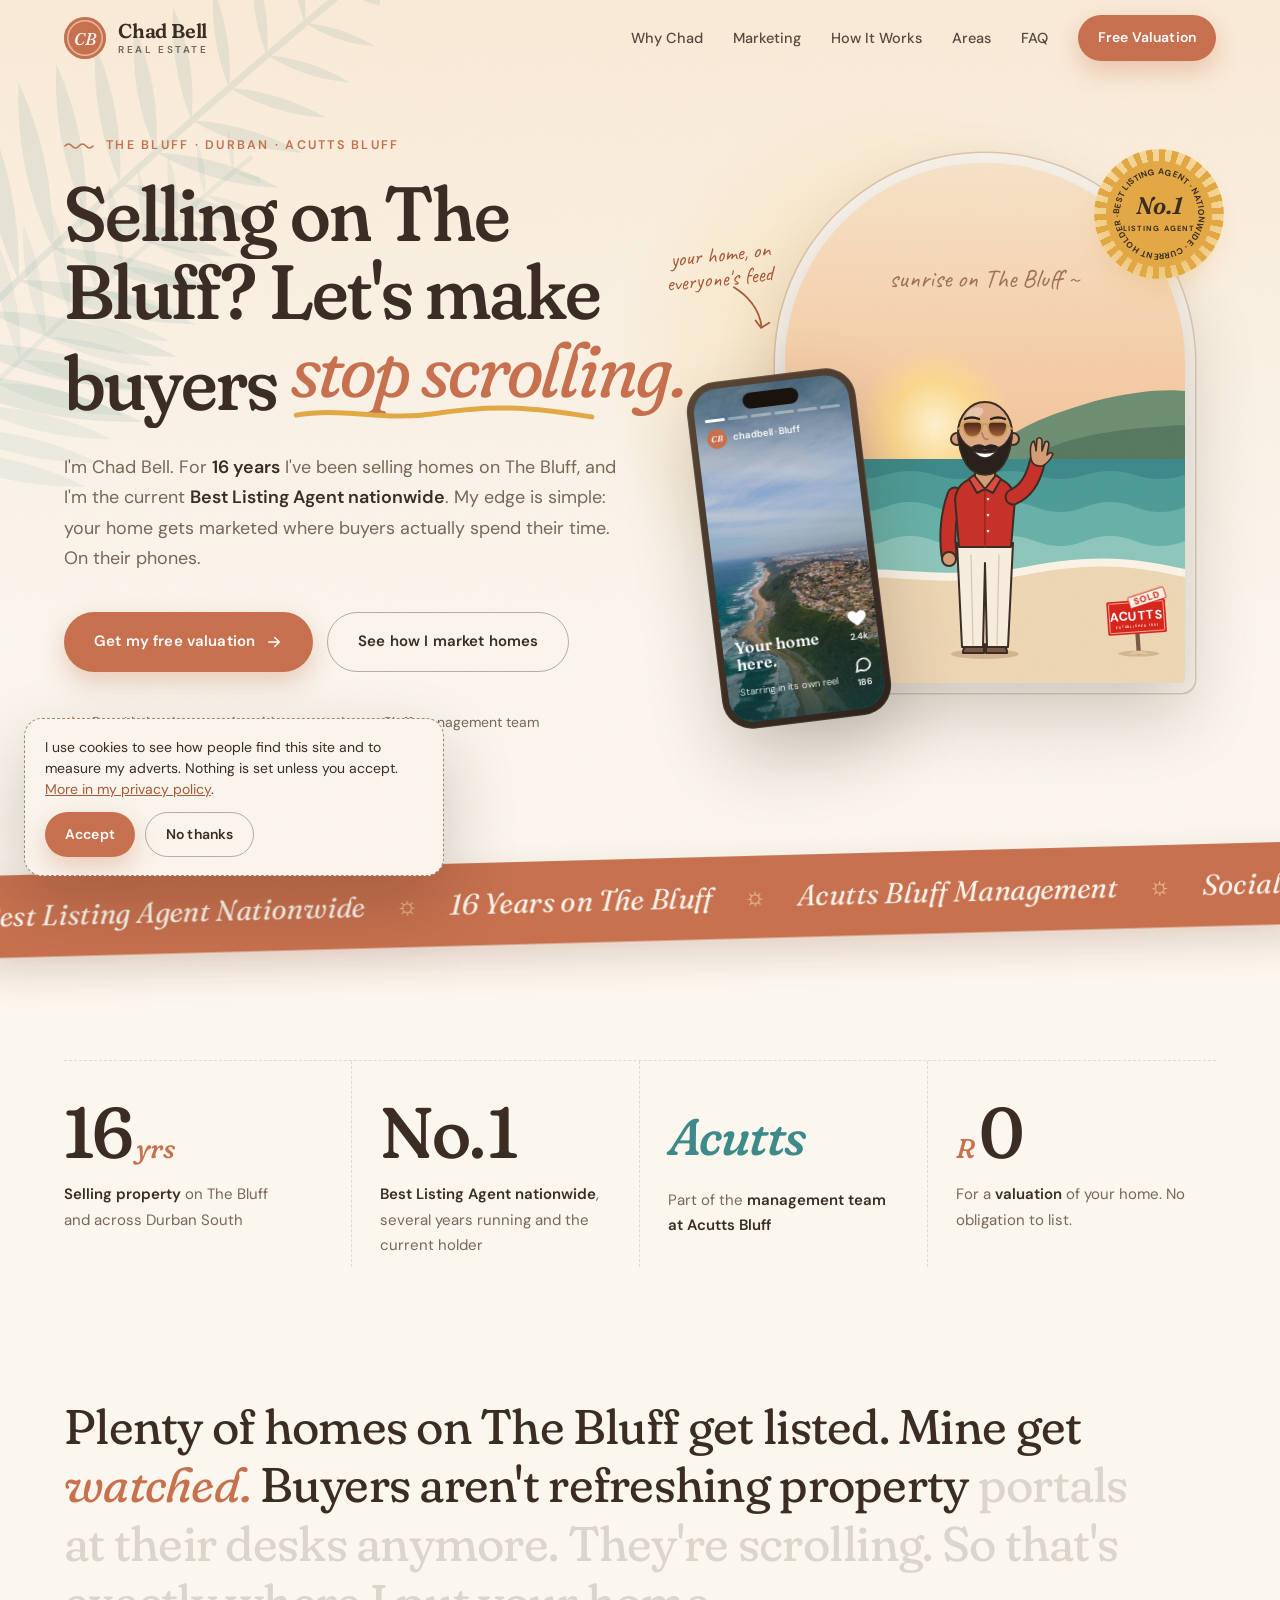
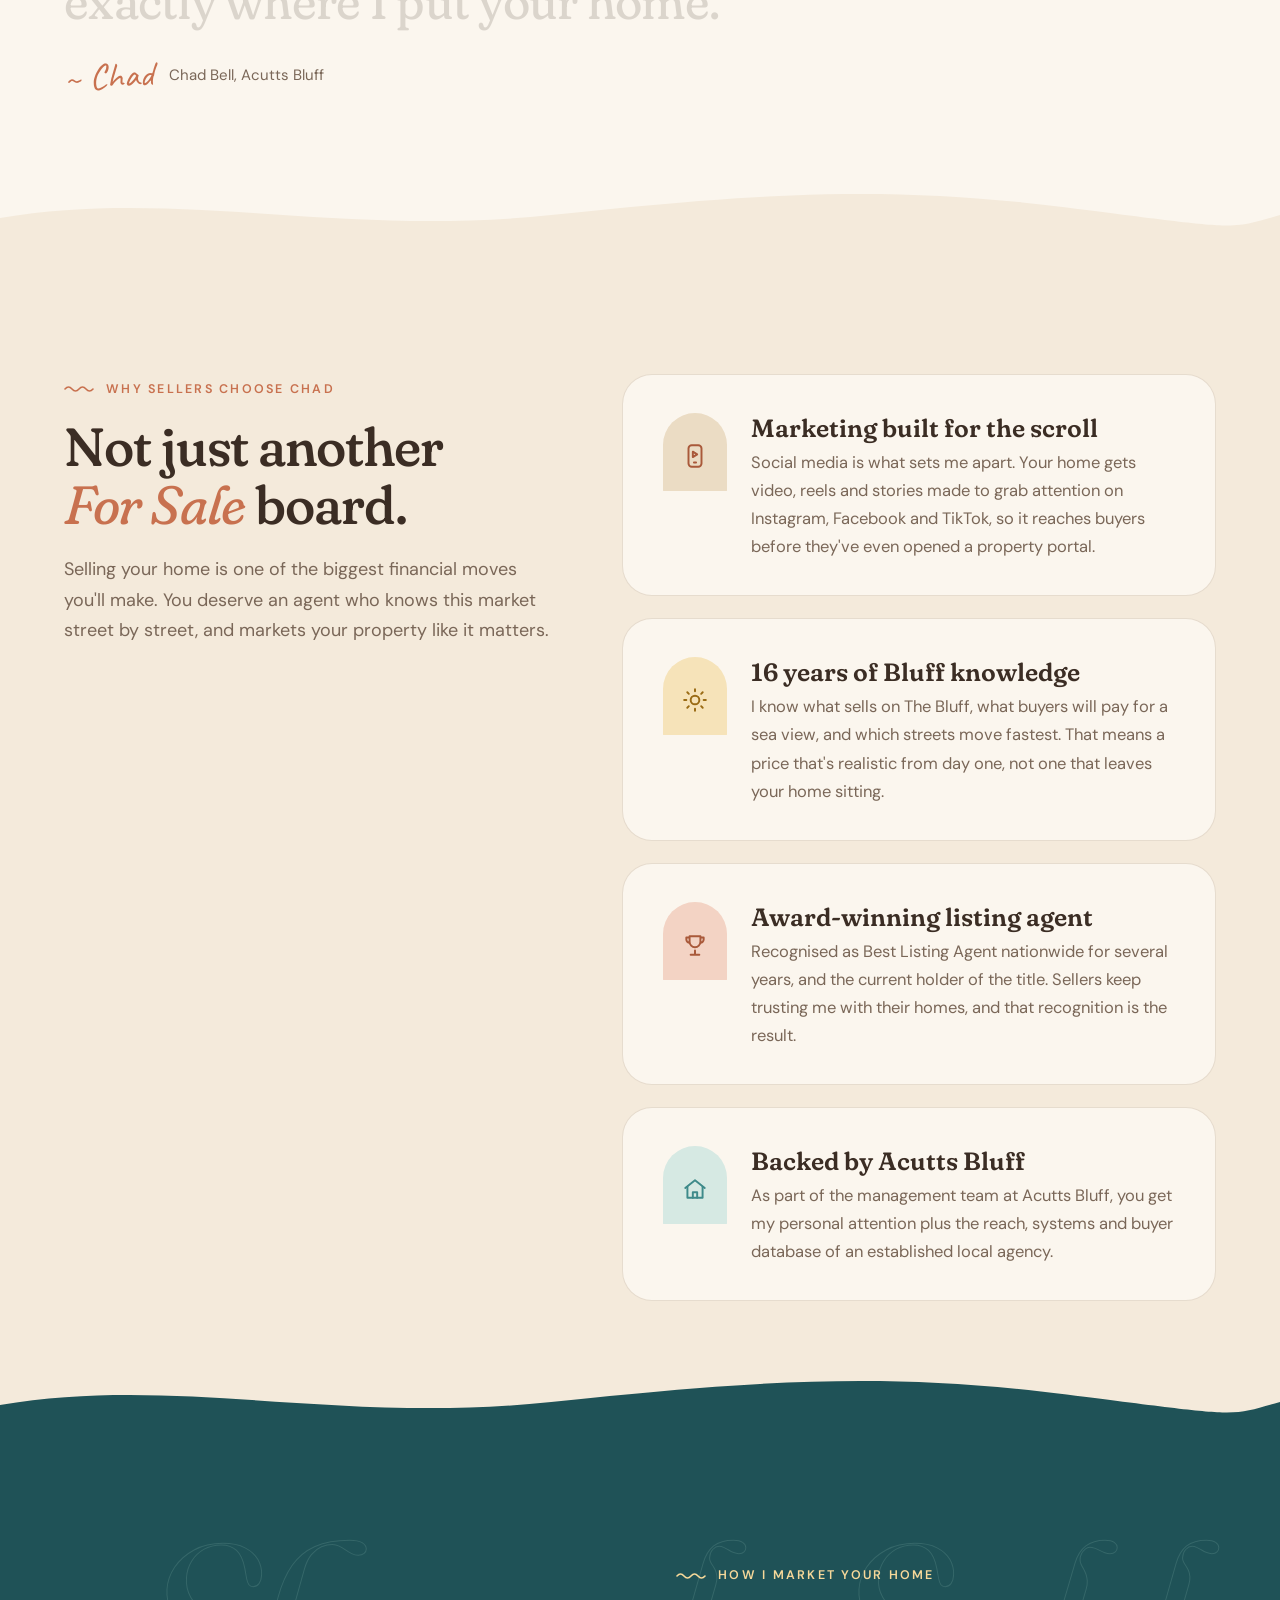
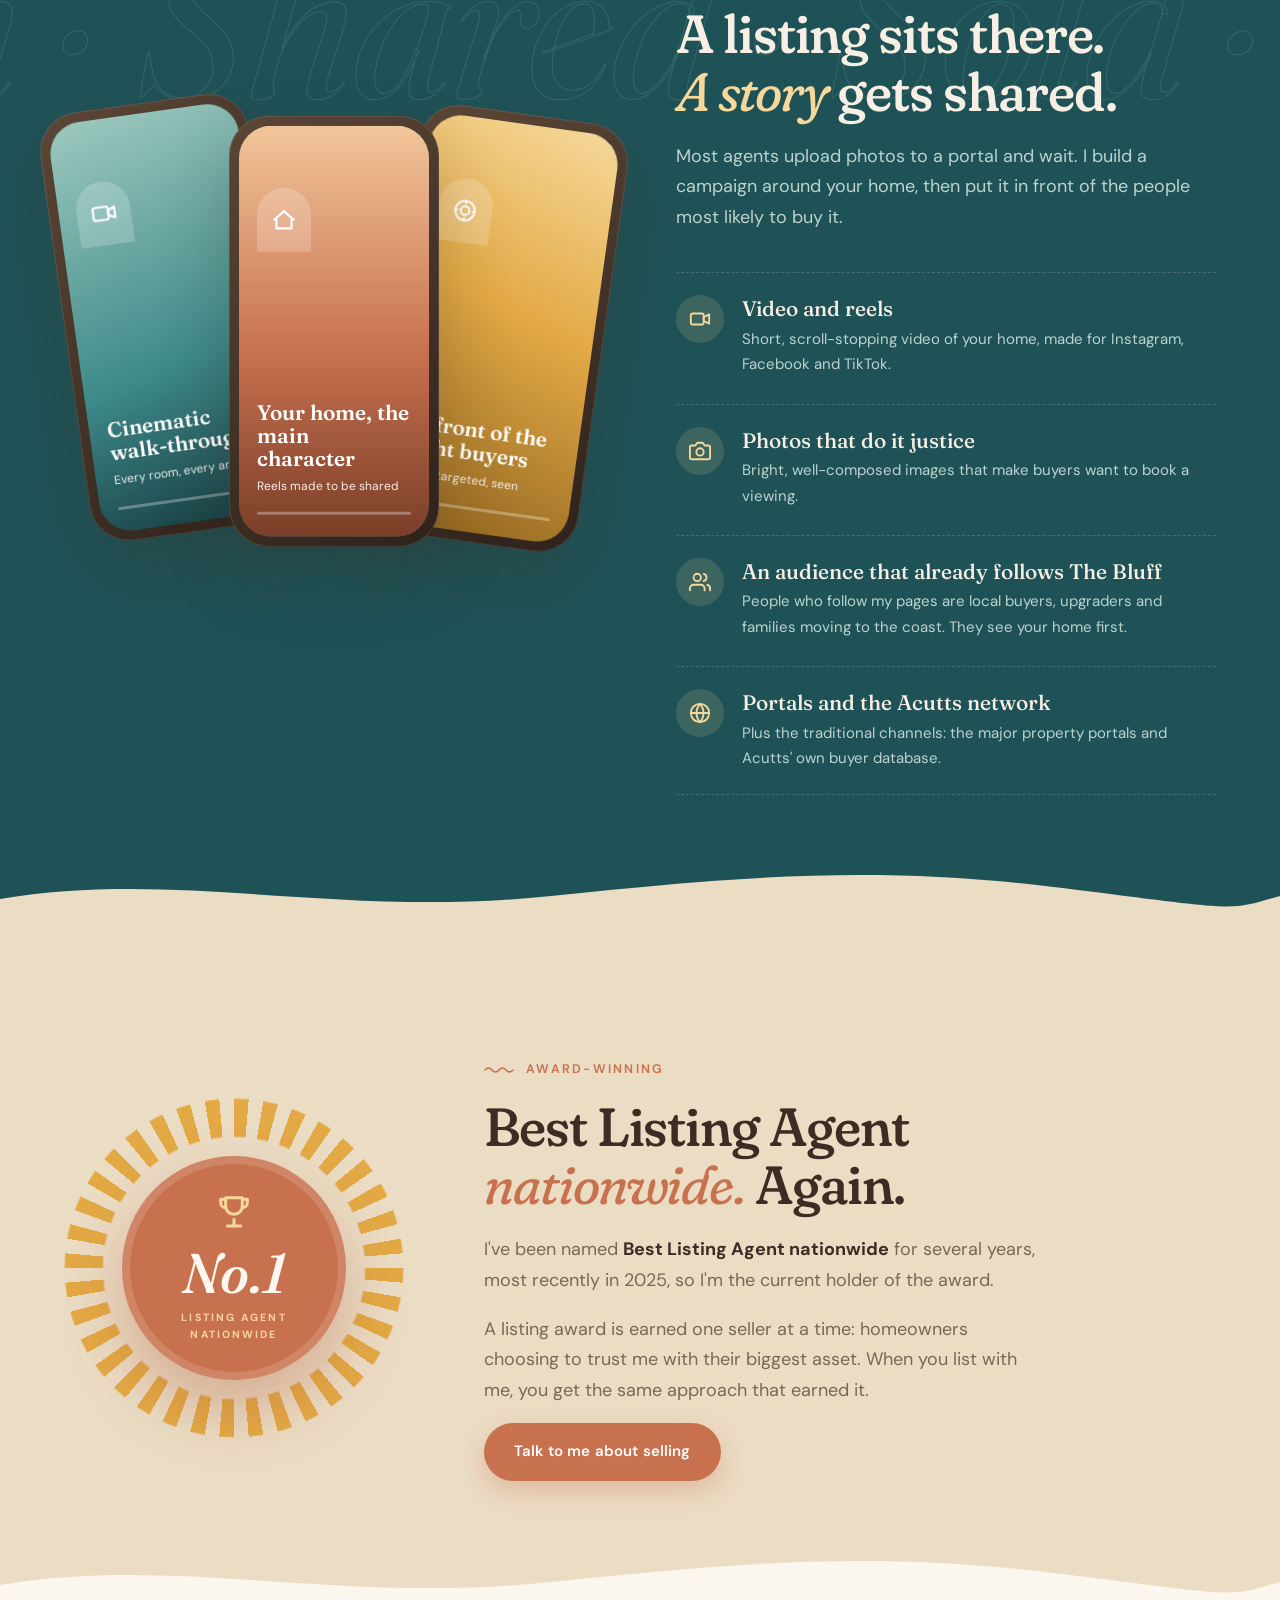
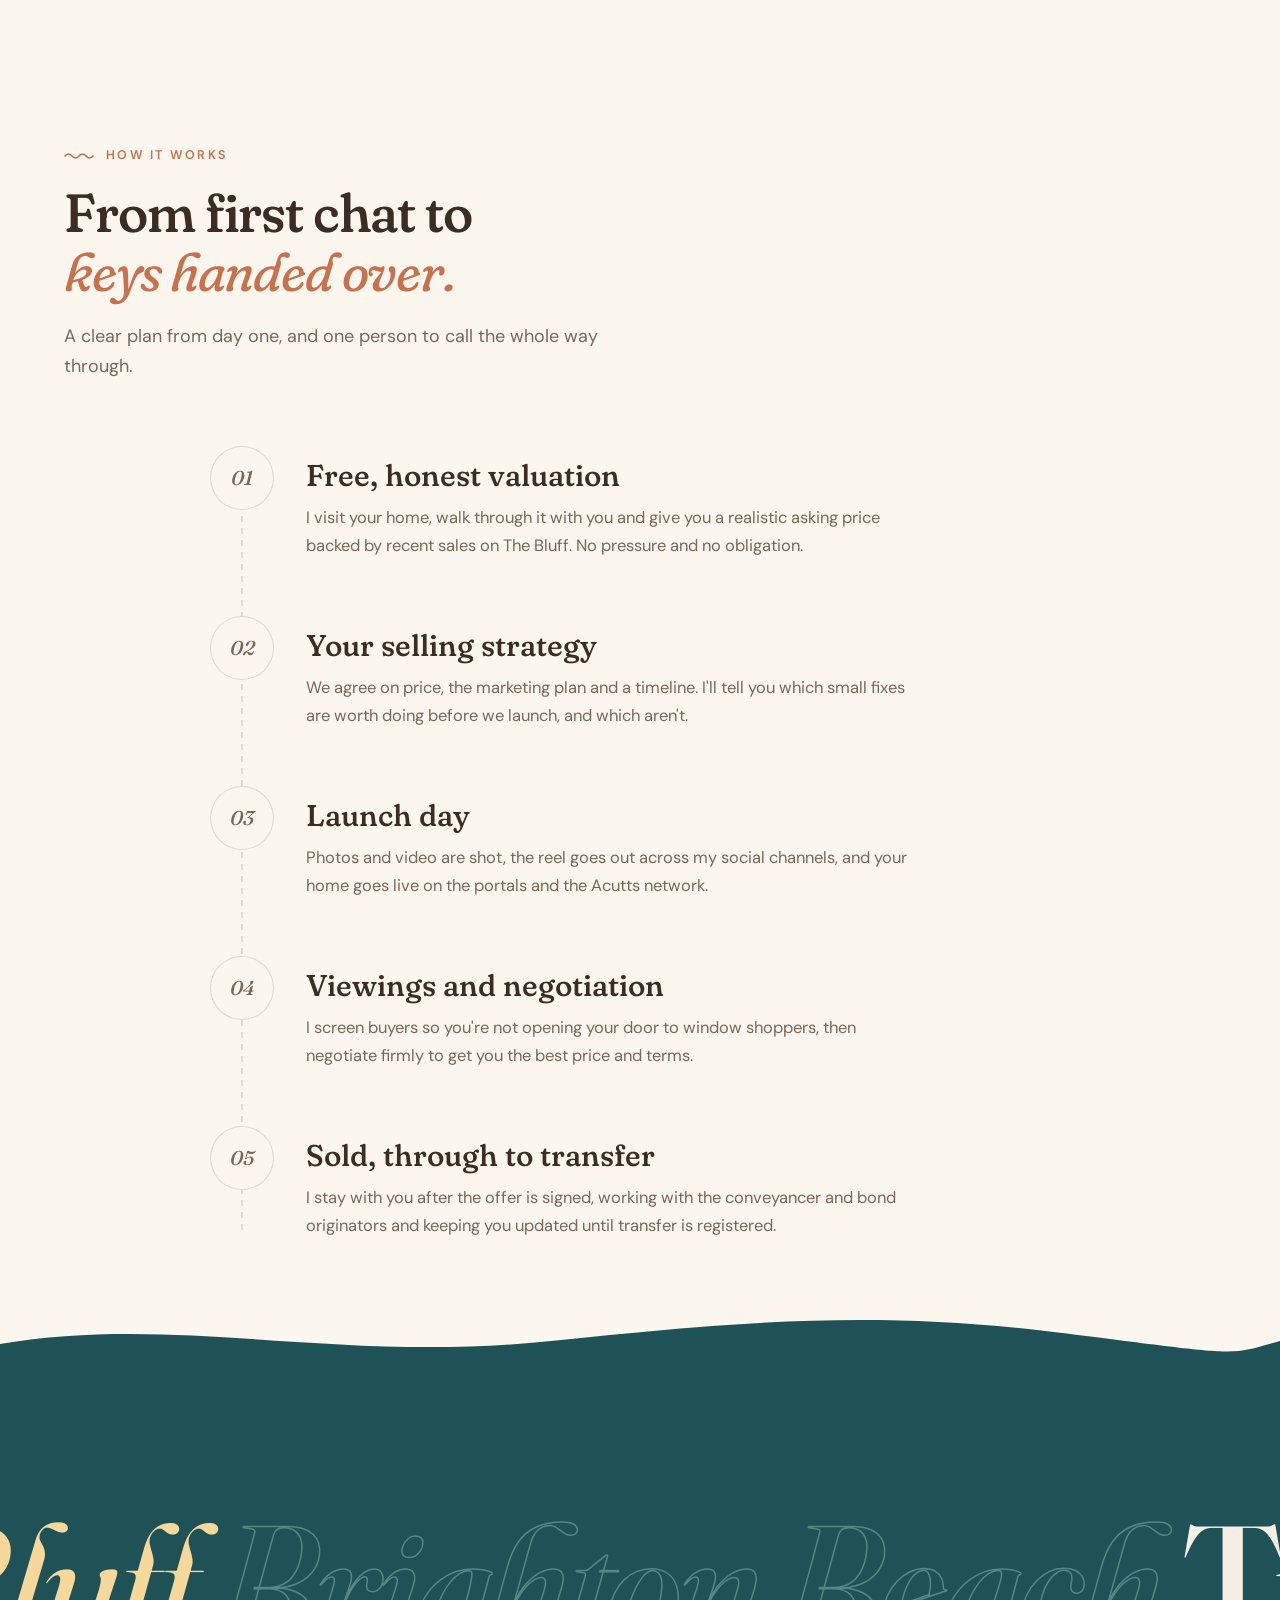
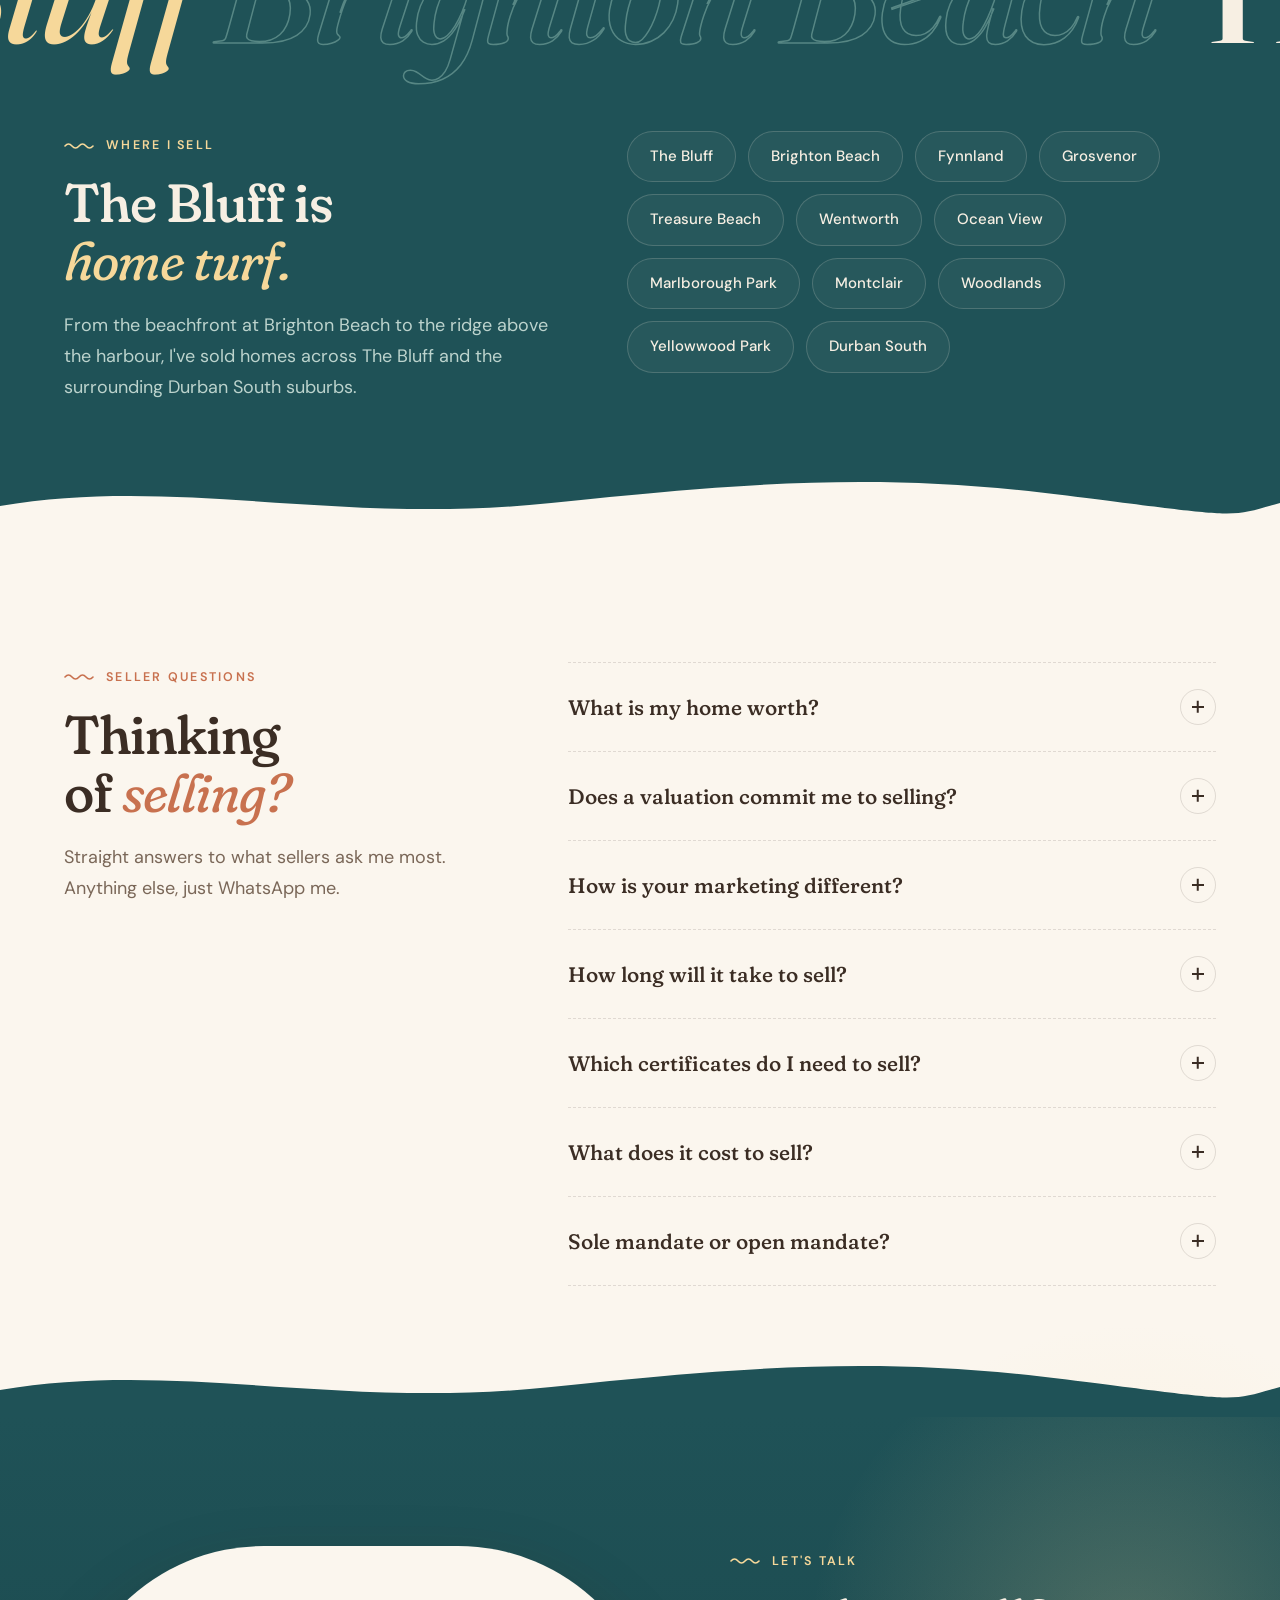
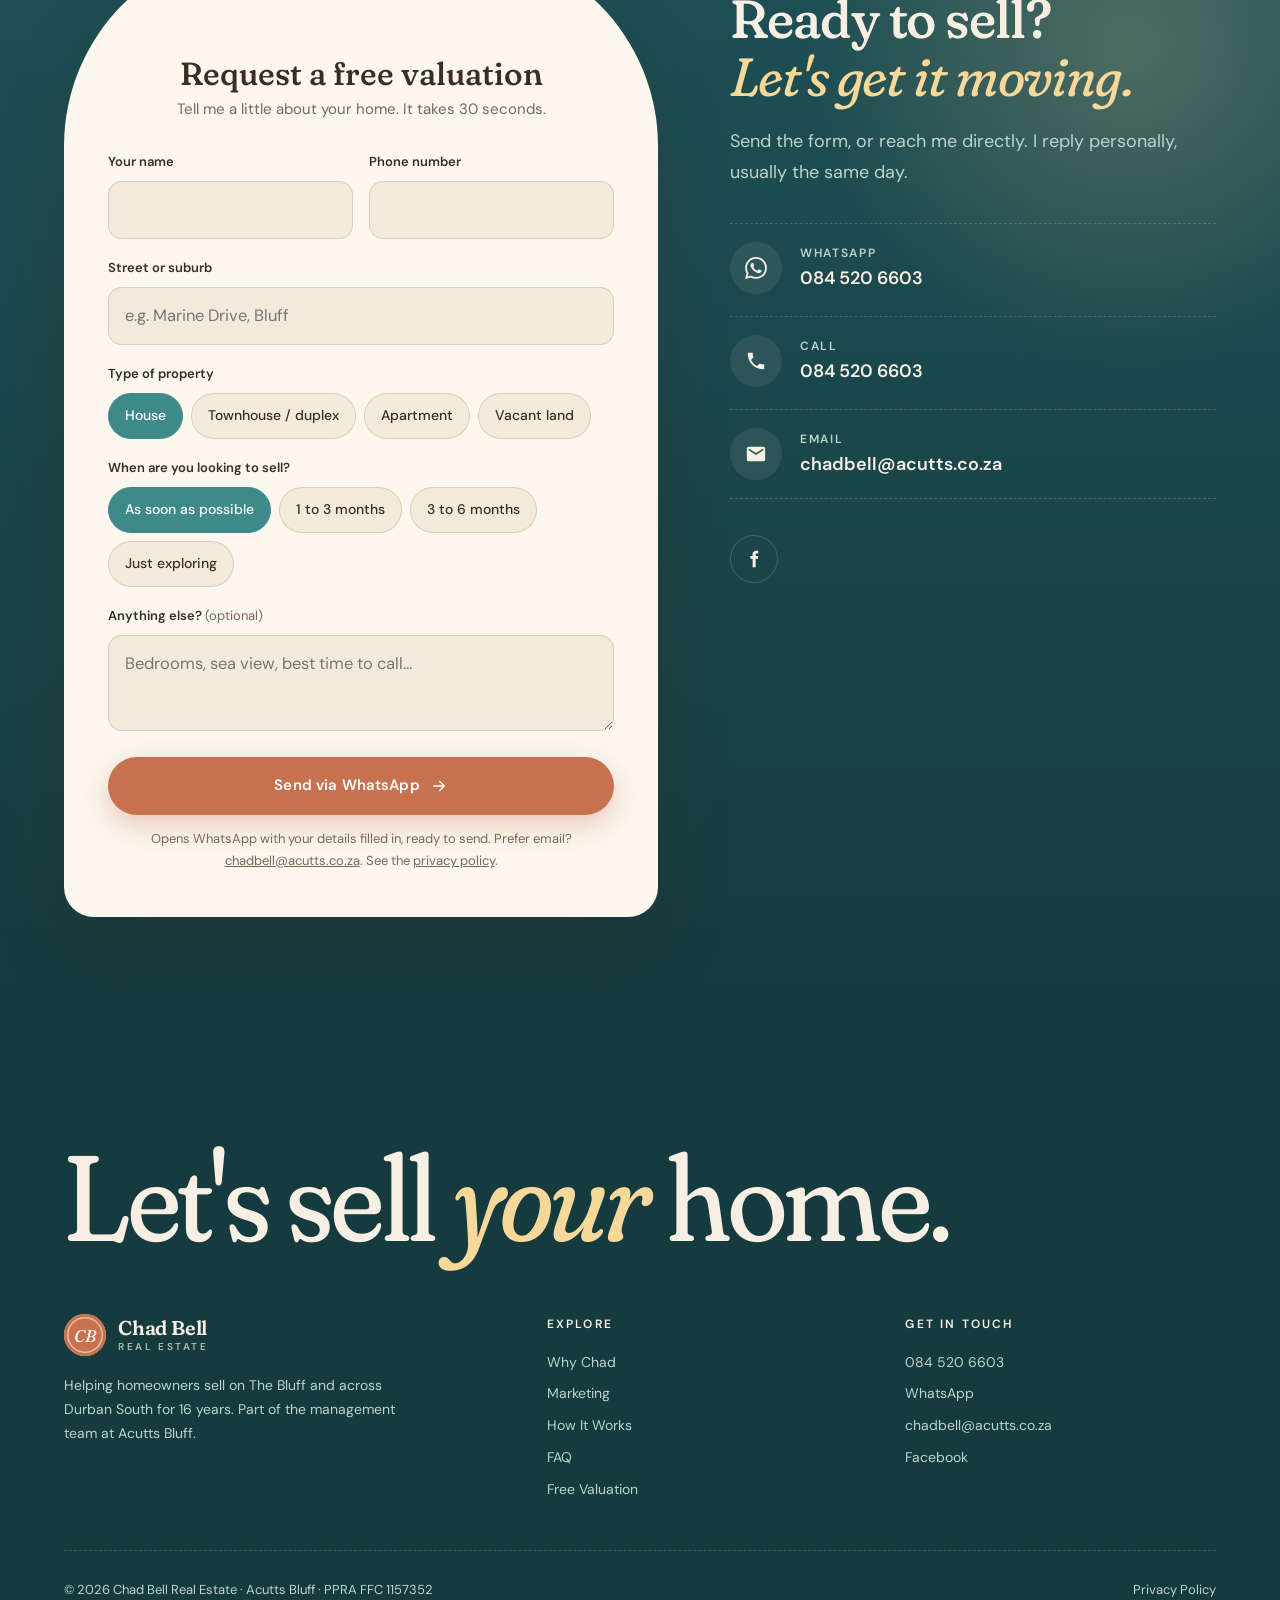
==== index.html @ 4c3433af "Hero: cartoon Chad in a red shirt and cream pants Co-Authored-By: Claude Opus 5.5 <noreply@anthropic" ====
<!DOCTYPE html>
<html lang="en-ZA">
<head>
  <meta charset="UTF-8" />
  <meta name="viewport" content="width=device-width, initial-scale=1.0" />
  <!-- Google Tag Manager -->
  <script>
    window.dataLayer = window.dataLayer || [];
    function gtag(){dataLayer.push(arguments);}
    /* Consent Mode: no analytics/ad cookies until the visitor accepts (see js/consent.js) */
    gtag('consent', 'default', { analytics_storage: 'denied', ad_storage: 'denied', ad_user_data: 'denied', ad_personalization: 'denied' });
    try {
      if (localStorage.getItem('cb-cookies') === 'yes') {
        gtag('consent', 'update', { analytics_storage: 'granted', ad_storage: 'granted', ad_user_data: 'granted', ad_personalization: 'granted' });
      }
    } catch (e) {}
  </script>
  <script>(function(w,d,s,l,i){w[l]=w[l]||[];w[l].push({'gtm.start':
  new Date().getTime(),event:'gtm.js'});var f=d.getElementsByTagName(s)[0],
  j=d.createElement(s),dl=l!='dataLayer'?'&l='+l:'';j.async=true;j.src=
  'https://www.googletagmanager.com/gtm.js?id='+i+dl;f.parentNode.insertBefore(j,f);
  })(window,document,'script','dataLayer','GTM-WZKJT6NR');</script>
  <!-- End Google Tag Manager -->
  <title>Chad Bell Real Estate | Sell Your Home on The Bluff, Durban</title>
  <meta name="description" content="Selling a home on The Bluff, Durban? Chad Bell of Acutts Bluff: 16 years' experience, Best Listing Agent nationwide and social media marketing that gets your home seen. Free valuation." />
  <link rel="canonical" href="https://www.chadbellrealestate.co.za/" />
  <meta name="theme-color" content="#F7EFE3" />
  <meta property="og:title" content="Chad Bell Real Estate | Sell Your Home on The Bluff" />
  <meta property="og:description" content="16 years on The Bluff. Best Listing Agent nationwide. Marketing that makes buyers stop scrolling. Book a free valuation." />
  <meta property="og:type" content="website" />
  <meta property="og:url" content="https://www.chadbellrealestate.co.za/" />
  <meta property="og:site_name" content="Chad Bell Real Estate" />
  <meta property="og:locale" content="en_ZA" />
  <meta property="og:image" content="https://www.chadbellrealestate.co.za/og-image.jpg" />
  <meta property="og:image:width" content="1200" />
  <meta property="og:image:height" content="630" />
  <meta property="og:image:alt" content="Chad Bell Real Estate: sell your home on The Bluff, Durban" />
  <meta name="twitter:card" content="summary_large_image" />
  <script type="application/ld+json">
  {
    "@context": "https://schema.org",
    "@type": "RealEstateAgent",
    "@id": "https://www.chadbellrealestate.co.za/#agent",
    "name": "Chad Bell Real Estate",
    "url": "https://www.chadbellrealestate.co.za/",
    "image": "https://www.chadbellrealestate.co.za/og-image.jpg",
    "logo": "https://www.chadbellrealestate.co.za/favicon-192.png",
    "description": "Chad Bell helps homeowners sell their property on The Bluff and surrounding Durban South suburbs, with 16 years' experience and social-media-first marketing.",
    "telephone": "+27845206603",
    "email": "chadbell@acutts.co.za",
    "address": {
      "@type": "PostalAddress",
      "addressLocality": "Bluff, Durban",
      "addressRegion": "KwaZulu-Natal",
      "addressCountry": "ZA"
    },
    "areaServed": ["Bluff", "Brighton Beach", "Fynnland", "Grosvenor", "Treasure Beach", "Wentworth", "Ocean View", "Marlborough Park", "Durban South"],
    "parentOrganization": { "@type": "Organization", "name": "Acutts Bluff" },
    "sameAs": ["https://www.facebook.com/Chadbellacuttsbluff"],
    "founder": {
      "@type": "Person",
      "name": "Chad Bell",
      "jobTitle": "Property Practitioner",
      "worksFor": { "@type": "Organization", "name": "Acutts Bluff" },
      "award": "Best Listing Agent nationwide (2025)"
    }
  }
  </script>

  <link rel="icon" type="image/png" sizes="48x48" href="favicon-48.png" />
  <link rel="icon" type="image/png" sizes="192x192" href="favicon-192.png" />
  <link rel="apple-touch-icon" href="apple-touch-icon.png" />

  <link rel="preconnect" href="https://fonts.googleapis.com" />
  <link rel="preconnect" href="https://fonts.gstatic.com" crossorigin />
  <link href="https://fonts.googleapis.com/css2?family=Caveat:wght@500;600&family=DM+Sans:opsz,wght@9..40,400;9..40,500;9..40,600;9..40,700&family=Fraunces:ital,opsz,wght,SOFT@0,9..144,400..700,100;1,9..144,400..700,100&display=swap" rel="stylesheet" />

  <link rel="stylesheet" href="css/style.css?v=7" />
</head>
<body>
  <!-- Google Tag Manager (noscript) -->
  <noscript><iframe src="https://www.googletagmanager.com/ns.html?id=GTM-WZKJT6NR" height="0" width="0" style="display:none;visibility:hidden"></iframe></noscript>
  <!-- End Google Tag Manager (noscript) -->

  <!-- NAVIGATION -->
  <nav class="nav" id="nav">
    <div class="nav__inner">
      <a href="#home" class="logo" aria-label="Chad Bell Real Estate, back to top">
        <span class="logo__mark">CB</span>
        <span class="logo__text">
          <span class="logo__name">Chad Bell</span>
          <span class="logo__sub">Real Estate</span>
        </span>
      </a>
      <button class="nav__toggle" id="navToggle" aria-label="Toggle menu" aria-expanded="false" aria-controls="navLinks">
        <span></span><span></span><span></span>
      </button>
      <ul class="nav__links" id="navLinks">
        <li><a href="#why">Why Chad</a></li>
        <li><a href="#marketing">Marketing</a></li>
        <li><a href="#process">How It Works</a></li>
        <li><a href="#areas">Areas</a></li>
        <li><a href="#faq">FAQ</a></li>
        <li><a href="#valuation" class="btn btn--primary btn--sm">Free Valuation</a></li>
      </ul>
    </div>
  </nav>

  <!-- HERO -->
  <section class="hero" id="home">
    <div class="hero__sun" aria-hidden="true"></div>
    <svg class="frond frond--a" viewBox="0 0 400 400" aria-hidden="true"><g fill="currentColor"><path d="M10 390 Q170 220 390 40" fill="none" stroke="currentColor" stroke-width="5" stroke-linecap="round"/><path d="M49 349 Q129 388 217 386 Q138 347 49 349z"/><path d="M49 349 Q49 261 9 182 Q9 270 49 349z"/><path d="M73 325 Q147 362 230 361 Q156 324 73 325z"/><path d="M73 325 Q74 242 36 168 Q36 251 73 325z"/><path d="M97 301 Q166 336 244 336 Q175 301 97 301z"/><path d="M97 301 Q99 223 65 154 Q63 231 97 301z"/><path d="M122 277 Q186 310 258 311 Q194 277 122 277z"/><path d="M122 277 Q124 204 93 139 Q91 211 122 277z"/><path d="M148 252 Q207 284 273 285 Q214 254 148 252z"/><path d="M148 252 Q150 186 122 125 Q119 192 148 252z"/><path d="M174 228 Q228 257 289 259 Q235 230 174 228z"/><path d="M174 228 Q176 167 151 111 Q148 172 174 228z"/><path d="M200 203 Q249 231 305 233 Q256 206 200 203z"/><path d="M200 203 Q203 148 181 96 Q178 152 200 203z"/><path d="M228 179 Q272 204 322 206 Q278 181 228 179z"/><path d="M228 179 Q231 128 211 82 Q207 132 228 179z"/><path d="M255 154 Q294 177 340 179 Q301 157 255 154z"/><path d="M255 154 Q259 109 241 67 Q238 112 255 154z"/><path d="M284 129 Q318 150 358 152 Q324 132 284 129z"/><path d="M284 129 Q287 90 272 53 Q269 93 284 129z"/><path d="M313 104 Q342 122 377 125 Q347 107 313 104z"/><path d="M313 104 Q316 70 303 38 Q300 73 313 104z"/><path d="M342 79 Q367 95 396 97 Q371 82 342 79z"/><path d="M342 79 Q345 51 334 24 Q332 52 342 79z"/><path d="M372 54 Q393 67 416 69 Q396 56 372 54z"/><path d="M372 54 Q375 31 366 9 Q364 32 372 54z"/></g></svg>
    <svg class="frond frond--b" viewBox="0 0 400 400" aria-hidden="true"><g fill="currentColor"><path d="M10 390 Q170 220 390 40" fill="none" stroke="currentColor" stroke-width="5" stroke-linecap="round"/><path d="M49 349 Q129 388 217 386 Q138 347 49 349z"/><path d="M49 349 Q49 261 9 182 Q9 270 49 349z"/><path d="M73 325 Q147 362 230 361 Q156 324 73 325z"/><path d="M73 325 Q74 242 36 168 Q36 251 73 325z"/><path d="M97 301 Q166 336 244 336 Q175 301 97 301z"/><path d="M97 301 Q99 223 65 154 Q63 231 97 301z"/><path d="M122 277 Q186 310 258 311 Q194 277 122 277z"/><path d="M122 277 Q124 204 93 139 Q91 211 122 277z"/><path d="M148 252 Q207 284 273 285 Q214 254 148 252z"/><path d="M148 252 Q150 186 122 125 Q119 192 148 252z"/><path d="M174 228 Q228 257 289 259 Q235 230 174 228z"/><path d="M174 228 Q176 167 151 111 Q148 172 174 228z"/><path d="M200 203 Q249 231 305 233 Q256 206 200 203z"/><path d="M200 203 Q203 148 181 96 Q178 152 200 203z"/><path d="M228 179 Q272 204 322 206 Q278 181 228 179z"/><path d="M228 179 Q231 128 211 82 Q207 132 228 179z"/><path d="M255 154 Q294 177 340 179 Q301 157 255 154z"/><path d="M255 154 Q259 109 241 67 Q238 112 255 154z"/><path d="M284 129 Q318 150 358 152 Q324 132 284 129z"/><path d="M284 129 Q287 90 272 53 Q269 93 284 129z"/><path d="M313 104 Q342 122 377 125 Q347 107 313 104z"/><path d="M313 104 Q316 70 303 38 Q300 73 313 104z"/><path d="M342 79 Q367 95 396 97 Q371 82 342 79z"/><path d="M342 79 Q345 51 334 24 Q332 52 342 79z"/><path d="M372 54 Q393 67 416 69 Q396 56 372 54z"/><path d="M372 54 Q375 31 366 9 Q364 32 372 54z"/></g></svg>

    <div class="container hero__inner">
      <div class="hero__content">
        <p class="eyebrow hero__eyebrow">The Bluff · Durban · Acutts Bluff</p>
        <h1 class="hero__heading" data-split>Selling on The&nbsp;Bluff? Let's make buyers <em>stop scrolling.<svg class="squiggle" viewBox="0 0 300 20" preserveAspectRatio="none" aria-hidden="true"><path pathLength="1" d="M4 12 C 40 2, 70 20, 110 10 S 180 2, 220 12 S 280 16, 296 6"/></svg></em></h1>
        <p class="hero__sub">
          I'm Chad Bell. For <strong>16 years</strong> I've been selling homes on The Bluff, and I'm the current <strong>Best Listing Agent nationwide</strong>. My edge is simple: your home gets marketed where buyers actually spend their time. On their phones.
        </p>
        <div class="hero__actions">
          <a href="#valuation" class="btn btn--primary" data-magnetic>
            Get my free valuation
            <svg class="arrow" viewBox="0 0 24 24" width="18" height="18" fill="none" aria-hidden="true"><path d="M5 12h14M13 6l6 6-6 6" stroke="currentColor" stroke-width="2" stroke-linecap="round" stroke-linejoin="round"/></svg>
          </a>
          <a href="#marketing" class="btn btn--ghost" data-magnetic>See how I market homes</a>
        </div>
        <ul class="hero__proof">
          <li><svg viewBox="0 0 24 24" width="18" height="18" fill="none" aria-hidden="true"><path d="M12 2l2.9 6.3 6.9.7-5.2 4.6 1.5 6.8L12 17l-6.1 3.4 1.5-6.8L2.2 9l6.9-.7L12 2z" fill="currentColor"/></svg>Best Listing Agent nationwide</li>
          <li><svg viewBox="0 0 24 24" width="18" height="18" fill="none" aria-hidden="true"><path d="M20 6L9 17l-5-5" stroke="currentColor" stroke-width="2.4" stroke-linecap="round" stroke-linejoin="round"/></svg>Acutts Bluff management team</li>
        </ul>
      </div>

      <div class="hero__visual">
        <div class="arch" data-tilt>
          <svg class="beach" aria-hidden="true" viewBox="0 0 400 520" preserveAspectRatio="xMidYMid slice">
            <defs>
              <linearGradient id="sky" x1="0" y1="0" x2="0" y2="1">
                <stop offset="0" stop-color="#F7E3C8"/><stop offset=".55" stop-color="#F4C59C"/><stop offset="1" stop-color="#EBA27E"/>
              </linearGradient>
              <linearGradient id="shades" x1="0" y1="0" x2="0" y2="1"><stop offset="0" stop-color="#4A2219"/><stop offset="1" stop-color="#A8643F"/></linearGradient>
              <radialGradient id="sunGlow"><stop offset="0" stop-color="#FFF1CF"/><stop offset=".55" stop-color="#FBD98F"/><stop offset="1" stop-color="#FBD98F" stop-opacity="0"/></radialGradient>
            </defs>
            <rect width="400" height="520" fill="url(#sky)"/>
            <circle class="beach__sun" cx="150" cy="262" r="78" fill="url(#sunGlow)"/>
            <g class="beach__birds" fill="none" stroke="#6B4E3D" stroke-width="2" stroke-linecap="round">
              <path d="M0 0 q6 -6 12 0 q6 -6 12 0"/><path d="M34 14 q4 -4 8 0 q4 -4 8 0"/><path d="M-22 22 q5 -5 10 0 q5 -5 10 0"/>
            </g>
            <path d="M190 300 C 230 262, 270 250, 310 238 C 350 228, 380 226, 400 228 V 310 H 190 Z" fill="#6F8F73"/>
            <path d="M235 300 C 270 276, 320 266, 400 262 V 310 H 235 Z" fill="#587A60"/>
            <rect y="296" width="400" height="140" fill="#3E8A8A"/>
            <g class="beach__wave beach__wave--1"><path d="M0 312 q25 -8 50 0 t50 0 t50 0 t50 0 t50 0 t50 0 t50 0 t50 0 t50 0 t50 0 t50 0 t50 0 t50 0 t50 0 t50 0 t50 0 V440 H0z" fill="#4E9C98"/></g>
            <g class="beach__wave beach__wave--2"><path d="M0 344 q25 -10 50 0 t50 0 t50 0 t50 0 t50 0 t50 0 t50 0 t50 0 t50 0 t50 0 t50 0 t50 0 t50 0 t50 0 t50 0 t50 0 V440 H0z" fill="#69B2A9"/></g>
            <g class="beach__wave beach__wave--3"><path d="M0 378 q25 -10 50 0 t50 0 t50 0 t50 0 t50 0 t50 0 t50 0 t50 0 t50 0 t50 0 t50 0 t50 0 t50 0 t50 0 t50 0 t50 0 V440 H0z" fill="#8FC7BC"/></g>
            <g class="beach__shore">
              <path d="M0 410 C 80 396, 160 420, 240 404 S 360 398, 400 406 V 520 H 0 Z" fill="#FBF3E6"/>
              <path d="M0 418 C 80 404, 160 428, 240 412 S 360 406, 400 414 V 520 H 0 Z" fill="#EED7B5"/>
            </g>
            <!-- Cartoon Chad, drawn from his selfie -->
            <g class="beach__chad" stroke="#3B2D24" stroke-width="2" stroke-linejoin="round" stroke-linecap="round">
              <ellipse cx="200" cy="491" rx="34" ry="5" fill="#C9A982" opacity=".7" stroke="none"/>
              <!-- shoes, long pants -->
              <path d="M178 490 Q178 481 188 481 H199 V490 Z M201 481 H212 Q222 481 222 490 H201 Z" fill="#7A5A44"/>
              <path d="M172 380 L177 484 H198 L200 400 L202 484 H223 L228 380 Z" fill="#F7EEDF"/>
              <path d="M186 392 L188 482 M214 392 L212 482" fill="none" stroke="#D9C7A8" stroke-width="1.2"/>
              <!-- left arm, relaxed -->
              <path d="M170 332 Q160 360 164 392" fill="none" stroke-width="17"/>
              <path d="M170 332 Q160 360 164 392" fill="none" stroke="#C8322A" stroke-width="13"/>
              <circle cx="164" cy="396" r="7" fill="#D49E78"/>
              <!-- shirt -->
              <path d="M174 384 L170 336 Q172 318 192 314 H208 Q228 318 230 336 L226 384 Z" fill="#C8322A"/>
              <path d="M200 316 V 384" fill="none" stroke="#9E241E" stroke-width="1.5"/>
              <circle cx="203" cy="336" r="1.3" fill="#F4EEE4" stroke="none"/><circle cx="203" cy="352" r="1.3" fill="#F4EEE4" stroke="none"/><circle cx="203" cy="368" r="1.3" fill="#F4EEE4" stroke="none"/>
              <path d="M190 306 H210 V318 L200 326 L190 318 Z" fill="#D49E78"/>
              <path d="M189 312 L200 326 L192 330 L184 316 Z M211 312 L200 326 L208 330 L216 316 Z" fill="#DE4A40"/>
              <!-- right arm, waving -->
              <g class="beach__wave-arm">
                <path d="M228 334 Q246 326 252 300" fill="none" stroke-width="17"/>
                <path d="M228 334 Q246 326 252 300" fill="none" stroke="#C8322A" stroke-width="13"/>
                <path d="M246 296 Q244 280 249 278 Q251 284 251 288 L252 276 Q255 273 257 277 L257 288 L260 279 Q263 277 264 281 L262 292 Q266 288 268 291 Q264 300 257 303 Q248 304 246 296 Z" fill="#D49E78" stroke-width="1.6"/>
              </g>
              <!-- head -->
              <circle cx="172" cy="276" r="6" fill="#D49E78"/>
              <circle cx="228" cy="276" r="6" fill="#D49E78"/>
              <ellipse cx="200" cy="270" rx="27" ry="31" fill="#DDAA84"/>
              <ellipse cx="190" cy="250" rx="9" ry="5" fill="#FFFFFF" opacity=".35" stroke="none" transform="rotate(-20 190 250)"/>
              <path d="M173 268 C 173 298, 186 312, 200 312 C 214 312, 227 298, 227 268 C 223 282, 214 287, 200 287 C 186 287, 177 282, 173 268 Z" fill="#2A211D" stroke-width="1.5"/>
              <path d="M186 284 Q193 279 200 283 Q207 279 214 284 Q207 288 200 286 Q193 288 186 284 Z" fill="#2A211D" stroke="none"/>
              <path d="M188 288 Q200 302 212 288 Q200 292 188 288 Z" fill="#FFFFFF" stroke-width="1.4"/>
              <path d="M197 270 Q199 278 203 276" fill="none" stroke="#B07C58" stroke-width="1.6"/>
              <path d="M180 256 Q187 253 194 256 M206 256 Q213 253 220 256" fill="none" stroke="#2A211D" stroke-width="2.4"/>
              <path d="M178 263 Q178 259 183 259 H193 Q197 259 197 264 Q196 273 188 274 Q179 274 178 263 Z M203 264 Q203 259 207 259 H217 Q222 259 222 263 Q221 274 212 274 Q204 273 203 264 Z" fill="url(#shades)" stroke="#C9A24E" stroke-width="1.6"/>
              <path d="M197 262 Q200 260 203 262 M178 262 L173 266 M222 262 L227 266" fill="none" stroke="#C9A24E" stroke-width="1.6"/>
            </g>
            <g class="beach__sign" transform="translate(236 202) scale(.6)">
              <ellipse cx="196" cy="481" rx="34" ry="5" fill="#C9A982" opacity=".7"/>
              <g class="beach__board">
                <rect x="193" y="384" width="7" height="98" rx="2" fill="#7A5A44"/>
                <rect x="148" y="392" width="98" height="56" rx="3" fill="#D9261C"/>
                <rect x="151.5" y="395.5" width="91" height="49" rx="2" fill="none" stroke="#FBF3E6" stroke-width="1.2" opacity=".85"/>
                <text x="197" y="425" text-anchor="middle" font-family="DM Sans, Arial, sans-serif" font-weight="800" font-size="21" letter-spacing="1" fill="#FFFFFF">ACUTTS</text>
                <text x="197" y="437" text-anchor="middle" font-family="DM Sans, Arial, sans-serif" font-weight="600" font-size="5.6" letter-spacing="1.6" fill="#FFFFFF">ESTABLISHED 1851</text>
                <g class="beach__sold"><g transform="rotate(-14 214 392)">
                  <rect x="186" y="380" width="62" height="19" rx="2" fill="#FBF3E6" stroke="#D9261C" stroke-width="1.5"/>
                  <text x="217" y="395" text-anchor="middle" font-family="DM Sans, Arial, sans-serif" font-weight="800" font-size="15" letter-spacing="2" fill="#D9261C">SOLD</text>
                </g></g>
              </g>
              <path d="M178 482 Q196 470 214 482 Z" fill="#E2C79E"/>
            </g>
          </svg>
          <span class="arch__note" aria-hidden="true">sunrise on The Bluff ~</span>
        </div>

        <div class="phone" aria-hidden="true">
          <div class="phone__screen">
            <div class="phone__notch"></div>
            <div class="reel">
              <div class="reel__slides">
                <img src="images/story-1.jpg" alt="" class="is-active" />
                <img data-src="images/story-2.jpg" alt="" />
                <img data-src="images/story-3.jpg" alt="" />
                <img data-src="images/story-4.jpg" alt="" />
                <img data-src="images/story-5.jpg" alt="" />
                <img data-src="images/story-6.jpg" alt="" />
              </div>
              <div class="reel__shade"></div>
              <div class="reel__progress"><span></span><span></span><span></span><span></span><span></span><span></span></div>
              <div class="reel__tag"><i>CB</i>chadbell · Bluff</div>
              <div class="hearts"><span>♥</span><span>♥</span><span>♥</span><span>♥</span></div>
              <div class="reel__actions">
                <div><svg viewBox="0 0 24 24" width="22" height="22" fill="currentColor"><path d="M12 21s-7.5-4.6-9.5-9.2C1 8.2 3.3 4.5 7 4.5c2 0 3.6 1.1 5 2.8 1.4-1.7 3-2.8 5-2.8 3.7 0 6 3.7 4.5 7.3C19.5 16.4 12 21 12 21z"/></svg><span data-ticker>2.4k</span></div>
                <div><svg viewBox="0 0 24 24" width="20" height="20" fill="none" stroke="currentColor" stroke-width="2"><path d="M21 12a8 8 0 01-11.6 7.1L4 20.5l1.4-5A8 8 0 1121 12z"/></svg><span>186</span></div>
              </div>
              <div class="reel__caption"><strong>Your home here.</strong><span>Starring in its own reel</span></div>
            </div>
          </div>
        </div>
        <span class="hero__note" aria-hidden="true">your home, on everyone's feed<svg viewBox="0 0 60 40" fill="none" stroke="currentColor" stroke-width="2" stroke-linecap="round"><path d="M56 4 C 40 6, 20 14, 10 32"/><path d="M4 24 L10 33 L19 28"/></svg></span>

        <div class="seal" aria-hidden="true">
          <svg class="seal__ring" viewBox="0 0 150 150">
            <defs><path id="sealPath" d="M75 75 m-56 0 a56 56 0 1 1 112 0 a56 56 0 1 1 -112 0"/></defs>
            <text textLength="350" lengthAdjust="spacing"><textPath href="#sealPath" textLength="350" lengthAdjust="spacing">Best Listing Agent · Nationwide · Current Holder ·</textPath></text>
          </svg>
          <div class="seal__core"><strong>No.1</strong><span>Listing Agent</span></div>
        </div>
      </div>
    </div>

    <svg class="wave-edge" viewBox="0 0 1440 80" preserveAspectRatio="none" aria-hidden="true"><path d="M0 40 C 180 80, 360 0, 540 30 S 900 70, 1080 34 S 1350 10, 1440 36 V80 H0 Z"/></svg>
  </section>

  <!-- MARQUEE -->
  <div class="marquee" aria-hidden="true">
    <div class="marquee__track">
      <div class="marquee__group"><span>Best Listing Agent Nationwide</span><span>16 Years on The Bluff</span><span>Acutts Bluff Management</span><span>Social-First Marketing</span><span>Serious About Selling</span></div>
      <div class="marquee__group"><span>Best Listing Agent Nationwide</span><span>16 Years on The Bluff</span><span>Acutts Bluff Management</span><span>Social-First Marketing</span><span>Serious About Selling</span></div>
    </div>
  </div>

  <!-- STATS -->
  <section class="stats section--sand" aria-label="Chad Bell at a glance">
    <div class="container">
      <div class="stats__grid">
        <div class="stat">
          <div class="stat__num"><span data-count="16">16</span><small>yrs</small></div>
          <p class="stat__label"><strong>Selling property</strong> on The Bluff and across Durban South</p>
        </div>
        <div class="stat">
          <div class="stat__num">No.<span data-count="1">1</span></div>
          <p class="stat__label"><strong>Best Listing Agent nationwide</strong>, several years running and the current holder</p>
        </div>
        <div class="stat">
          <div class="stat__num stat__num--word">Acutts</div>
          <p class="stat__label">Part of the <strong>management team at Acutts Bluff</strong></p>
        </div>
        <div class="stat">
          <div class="stat__num"><small>R</small><span data-count="0">0</span></div>
          <p class="stat__label">For a <strong>valuation</strong> of your home. No obligation to list.</p>
        </div>
      </div>
    </div>
  </section>

  <!-- STATEMENT -->
  <section class="statement section--sand">
    <div class="container">
      <p class="statement__text" data-words>Plenty of homes on The Bluff get listed. Mine get <em>watched.</em> Buyers aren't refreshing property portals at their desks anymore. They're scrolling. So that's exactly where I put your home.</p>
      <div class="statement__by reveal"><span class="signature">~ Chad</span>Chad Bell, Acutts Bluff</div>
    </div>
  </section>

  <!-- WHY -->
  <section class="why section section--deep" id="why">
    <svg class="wave-top" viewBox="0 0 1440 80" preserveAspectRatio="none" aria-hidden="true"><path d="M0 44 C 200 4, 380 70, 620 40 S 1000 0, 1200 30 S 1380 60, 1440 40 V80 H0 Z"/></svg>
    <div class="container why__grid">
      <div class="why__sticky">
        <p class="eyebrow">Why sellers choose Chad</p>
        <h2 class="section__heading">Not just another <em>For&nbsp;Sale</em> board.</h2>
        <p class="section__sub">Selling your home is one of the biggest financial moves you'll make. You deserve an agent who knows this market street by street, and markets your property like it matters.</p>
      </div>
      <div class="why__cards">
        <article class="why-card">
          <span class="why-card__icon" aria-hidden="true"><svg viewBox="0 0 24 24" width="26" height="26" fill="none" stroke="currentColor" stroke-width="1.8" stroke-linecap="round" stroke-linejoin="round"><rect x="6" y="2" width="12" height="20" rx="3"/><path d="M11 18h2"/><path d="M10 8l4 2.5-4 2.5z"/></svg></span>
          <h3>Marketing built for the scroll</h3>
          <p>Social media is what sets me apart. Your home gets video, reels and stories made to grab attention on Instagram, Facebook and TikTok, so it reaches buyers before they've even opened a property portal.</p>
        </article>
        <article class="why-card">
          <span class="why-card__icon" aria-hidden="true"><svg viewBox="0 0 24 24" width="26" height="26" fill="none" stroke="currentColor" stroke-width="1.8" stroke-linecap="round"><circle cx="12" cy="12" r="4"/><path d="M12 2v2M12 20v2M4.9 4.9l1.4 1.4M17.7 17.7l1.4 1.4M2 12h2M20 12h2M4.9 19.1l1.4-1.4M17.7 6.3l1.4-1.4"/></svg></span>
          <h3>16 years of Bluff knowledge</h3>
          <p>I know what sells on The Bluff, what buyers will pay for a sea view, and which streets move fastest. That means a price that's realistic from day one, not one that leaves your home sitting.</p>
        </article>
        <article class="why-card">
          <span class="why-card__icon" aria-hidden="true"><svg viewBox="0 0 24 24" width="26" height="26" fill="none" stroke="currentColor" stroke-width="1.8" stroke-linecap="round" stroke-linejoin="round"><path d="M8 21h8M12 17v4M7 4h10v5a5 5 0 01-10 0V4zM17 5h3v2a3 3 0 01-3 3M7 5H4v2a3 3 0 003 3"/></svg></span>
          <h3>Award-winning listing agent</h3>
          <p>Recognised as Best Listing Agent nationwide for several years, and the current holder of the title. Sellers keep trusting me with their homes, and that recognition is the result.</p>
        </article>
        <article class="why-card">
          <span class="why-card__icon" aria-hidden="true"><svg viewBox="0 0 24 24" width="26" height="26" fill="none" stroke="currentColor" stroke-width="1.8" stroke-linecap="round" stroke-linejoin="round"><path d="M3 11l9-7 9 7"/><path d="M5 10v10h14V10"/><path d="M10 20v-5h4v5"/></svg></span>
          <h3>Backed by Acutts Bluff</h3>
          <p>As part of the management team at Acutts Bluff, you get my personal attention plus the reach, systems and buyer database of an established local agency.</p>
        </article>
      </div>
    </div>
  </section>

  <!-- MARKETING -->
  <section class="marketing section section--ocean" id="marketing">
    <svg class="wave-top" viewBox="0 0 1440 80" preserveAspectRatio="none" aria-hidden="true"><path d="M0 44 C 200 4, 380 70, 620 40 S 1000 0, 1200 30 S 1380 60, 1440 40 V80 H0 Z"/></svg>
    <div class="marketing__bg-word" data-parallax-x="-0.25" aria-hidden="true">Seen · Shared · Sold ·</div>
    <div class="container marketing__grid">
      <div class="marketing__phones" aria-hidden="true">
        <div class="phone" data-float="0">
          <div class="phone__screen"><div class="mini-screen mini-screen--a">
            <div class="mini-screen__icon"><svg viewBox="0 0 24 24" width="26" height="26" fill="none" stroke="currentColor" stroke-width="2" stroke-linecap="round" stroke-linejoin="round"><rect x="2" y="6" width="14" height="12" rx="2"/><path d="M16 10l6-3v10l-6-3z"/></svg></div>
            <strong>Cinematic walk-through</strong><span>Every room, every angle</span>
            <div class="mini-screen__bar"></div>
          </div></div>
        </div>
        <div class="phone" data-float="1">
          <div class="phone__screen"><div class="mini-screen mini-screen--b">
            <div class="mini-screen__icon"><svg viewBox="0 0 24 24" width="26" height="26" fill="none" stroke="currentColor" stroke-width="2" stroke-linecap="round" stroke-linejoin="round"><path d="M3 12l9-8 9 8M5 10v10h14V10"/></svg></div>
            <strong>Your home, the main character</strong><span>Reels made to be shared</span>
            <div class="mini-screen__bar"></div>
          </div></div>
        </div>
        <div class="phone" data-float="2">
          <div class="phone__screen"><div class="mini-screen mini-screen--c">
            <div class="mini-screen__icon"><svg viewBox="0 0 24 24" width="26" height="26" fill="none" stroke="currentColor" stroke-width="2" stroke-linecap="round" stroke-linejoin="round"><circle cx="12" cy="12" r="9"/><circle cx="12" cy="12" r="4"/><path d="M12 3v2M12 19v2M3 12h2M19 12h2"/></svg></div>
            <strong>In front of the right buyers</strong><span>Local, targeted, seen</span>
            <div class="mini-screen__bar"></div>
          </div></div>
        </div>
      </div>

      <div class="marketing__copy">
        <p class="eyebrow">How I market your home</p>
        <h2 class="section__heading">A listing sits there. <em>A story</em> gets shared.</h2>
        <p class="section__sub">Most agents upload photos to a portal and wait. I build a campaign around your home, then put it in front of the people most likely to buy it.</p>
        <div class="feature-list">
          <div class="feature">
            <div class="feature__icon"><svg viewBox="0 0 24 24" width="22" height="22" fill="none" stroke="currentColor" stroke-width="2" stroke-linecap="round" stroke-linejoin="round"><rect x="2" y="6" width="14" height="12" rx="2"/><path d="M16 10l6-3v10l-6-3z"/></svg></div>
            <div><h3>Video and reels</h3><p>Short, scroll-stopping video of your home, made for Instagram, Facebook and TikTok.</p></div>
          </div>
          <div class="feature">
            <div class="feature__icon"><svg viewBox="0 0 24 24" width="22" height="22" fill="none" stroke="currentColor" stroke-width="2" stroke-linecap="round" stroke-linejoin="round"><path d="M23 19a2 2 0 01-2 2H3a2 2 0 01-2-2V8a2 2 0 012-2h4l2-3h6l2 3h4a2 2 0 012 2z"/><circle cx="12" cy="13" r="4"/></svg></div>
            <div><h3>Photos that do it justice</h3><p>Bright, well-composed images that make buyers want to book a viewing.</p></div>
          </div>
          <div class="feature">
            <div class="feature__icon"><svg viewBox="0 0 24 24" width="22" height="22" fill="none" stroke="currentColor" stroke-width="2" stroke-linecap="round" stroke-linejoin="round"><path d="M17 21v-2a4 4 0 00-4-4H5a4 4 0 00-4 4v2"/><circle cx="9" cy="7" r="4"/><path d="M23 21v-2a4 4 0 00-3-3.9M16 3.1a4 4 0 010 7.8"/></svg></div>
            <div><h3>An audience that already follows The Bluff</h3><p>People who follow my pages are local buyers, upgraders and families moving to the coast. They see your home first.</p></div>
          </div>
          <div class="feature">
            <div class="feature__icon"><svg viewBox="0 0 24 24" width="22" height="22" fill="none" stroke="currentColor" stroke-width="2" stroke-linecap="round" stroke-linejoin="round"><circle cx="12" cy="12" r="10"/><path d="M2 12h20M12 2a15 15 0 010 20M12 2a15 15 0 000 20"/></svg></div>
            <div><h3>Portals and the Acutts network</h3><p>Plus the traditional channels: the major property portals and Acutts' own buyer database.</p></div>
          </div>
        </div>
      </div>
    </div>
  </section>

  <!-- AWARD -->
  <section class="award section" id="award">
    <svg class="wave-top" viewBox="0 0 1440 80" preserveAspectRatio="none" aria-hidden="true"><path d="M0 44 C 200 4, 380 70, 620 40 S 1000 0, 1200 30 S 1380 60, 1440 40 V80 H0 Z"/></svg>
    <div class="container award__inner">
      <div class="award__medal reveal reveal--scale" aria-hidden="true">
        <div class="award__medal-core">
          <div>
            <svg viewBox="0 0 24 24" width="40" height="40" fill="none" stroke="currentColor" stroke-width="1.8" stroke-linecap="round" stroke-linejoin="round"><path d="M8 21h8M12 17v4M7 4h10v5a5 5 0 01-10 0V4zM17 5h3v2a3 3 0 01-3 3M7 5H4v2a3 3 0 003 3"/></svg>
            <strong>No.1</strong>
            <span>Listing Agent<br/>Nationwide</span>
          </div>
        </div>
      </div>
      <div class="award__body">
        <p class="eyebrow">Award-winning</p>
        <h2 class="section__heading">Best Listing Agent <em>nationwide.</em> Again.</h2>
        <p>I've been named <strong>Best Listing Agent nationwide</strong> for several years, most recently in 2025, so I'm the current holder of the award.</p>
        <p>A listing award is earned one seller at a time: homeowners choosing to trust me with their biggest asset. When you list with me, you get the same approach that earned it.</p>
        <a href="#valuation" class="btn btn--primary" data-magnetic>Talk to me about selling</a>
      </div>
    </div>
  </section>

  <!-- PROCESS -->
  <section class="process section section--sand" id="process">
    <svg class="wave-top" viewBox="0 0 1440 80" preserveAspectRatio="none" aria-hidden="true"><path d="M0 44 C 200 4, 380 70, 620 40 S 1000 0, 1200 30 S 1380 60, 1440 40 V80 H0 Z"/></svg>
    <div class="container">
      <div class="section__header">
        <p class="eyebrow">How it works</p>
        <h2 class="section__heading">From first chat to <em>keys handed over.</em></h2>
        <p class="section__sub">A clear plan from day one, and one person to call the whole way through.</p>
      </div>
      <ol class="process__list">
        <li class="process__line" aria-hidden="true"><span></span></li>
        <li class="step">
          <span class="step__dot">01</span>
          <div><h3>Free, honest valuation</h3><p>I visit your home, walk through it with you and give you a realistic asking price backed by recent sales on The Bluff. No pressure and no obligation.</p></div>
        </li>
        <li class="step">
          <span class="step__dot">02</span>
          <div><h3>Your selling strategy</h3><p>We agree on price, the marketing plan and a timeline. I'll tell you which small fixes are worth doing before we launch, and which aren't.</p></div>
        </li>
        <li class="step">
          <span class="step__dot">03</span>
          <div><h3>Launch day</h3><p>Photos and video are shot, the reel goes out across my social channels, and your home goes live on the portals and the Acutts network.</p></div>
        </li>
        <li class="step">
          <span class="step__dot">04</span>
          <div><h3>Viewings and negotiation</h3><p>I screen buyers so you're not opening your door to window shoppers, then negotiate firmly to get you the best price and terms.</p></div>
        </li>
        <li class="step">
          <span class="step__dot">05</span>
          <div><h3>Sold, through to transfer</h3><p>I stay with you after the offer is signed, working with the conveyancer and bond originators and keeping you updated until transfer is registered.</p></div>
        </li>
      </ol>
    </div>
  </section>

  <!-- AREAS -->
  <section class="areas section section--ocean" id="areas">
    <svg class="wave-top" viewBox="0 0 1440 80" preserveAspectRatio="none" aria-hidden="true"><path d="M0 44 C 200 4, 380 70, 620 40 S 1000 0, 1200 30 S 1380 60, 1440 40 V80 H0 Z"/></svg>
    <div class="areas__ticker" data-parallax-x="-0.35" aria-hidden="true">The <em>Bluff</em> <span class="outline">Brighton Beach</span> Treasure <em>Beach</em></div>
    <div class="container areas__grid">
      <div class="areas__intro">
        <p class="eyebrow">Where I sell</p>
        <h2 class="section__heading">The Bluff is <em>home turf.</em></h2>
        <p class="section__sub">From the beachfront at Brighton Beach to the ridge above the harbour, I've sold homes across The Bluff and the surrounding Durban South suburbs.</p>
      </div>
      <ul class="pills">
        <li class="pill">The Bluff</li>
        <li class="pill">Brighton Beach</li>
        <li class="pill">Fynnland</li>
        <li class="pill">Grosvenor</li>
        <li class="pill">Treasure Beach</li>
        <li class="pill">Wentworth</li>
        <li class="pill">Ocean View</li>
        <li class="pill">Marlborough Park</li>
        <li class="pill">Montclair</li>
        <li class="pill">Woodlands</li>
        <li class="pill">Yellowwood Park</li>
        <li class="pill">Durban South</li>
      </ul>
    </div>
  </section>

  <!-- FAQ -->
  <section class="faq section section--sand" id="faq">
    <svg class="wave-top" viewBox="0 0 1440 80" preserveAspectRatio="none" aria-hidden="true"><path d="M0 44 C 200 4, 380 70, 620 40 S 1000 0, 1200 30 S 1380 60, 1440 40 V80 H0 Z"/></svg>
    <div class="container faq__grid">
      <div class="faq__intro">
        <p class="eyebrow">Seller questions</p>
        <h2 class="section__heading">Thinking of <em>selling?</em></h2>
        <p class="section__sub">Straight answers to what sellers ask me most. Anything else, just WhatsApp me.</p>
      </div>
      <div class="faq__list">
        <details class="faq__item">
          <summary>What is my home worth?<span class="faq__icon" aria-hidden="true"></span></summary>
          <div class="faq__answer"><p>That depends on your home, your street and what's sold nearby recently. The best way to know is a free valuation: I come to you, look at the property properly and show you the recent sales the price is based on.</p></div>
        </details>
        <details class="faq__item">
          <summary>Does a valuation commit me to selling?<span class="faq__icon" aria-hidden="true"></span></summary>
          <div class="faq__answer"><p>No. A valuation is free and there's no obligation. Plenty of homeowners get one to plan ahead. If you decide to sell, we'll talk about the mandate then.</p></div>
        </details>
        <details class="faq__item">
          <summary>How is your marketing different?<span class="faq__icon" aria-hidden="true"></span></summary>
          <div class="faq__answer"><p>Most listings rely on portal photos. Your home also gets video and reels built for social media, shared with an audience that already follows property on The Bluff. Buyers see it on their phones, share it with their partner, and book a viewing.</p></div>
        </details>
        <details class="faq__item">
          <summary>How long will it take to sell?<span class="faq__icon" aria-hidden="true"></span></summary>
          <div class="faq__answer"><p>It depends mostly on price, condition and the market at the time. A home priced right from the start sells faster than one that has to be reduced later, which is why I'm honest about price at the valuation.</p></div>
        </details>
        <details class="faq__item">
          <summary>Which certificates do I need to sell?<span class="faq__icon" aria-hidden="true"></span></summary>
          <div class="faq__answer"><p>In KwaZulu-Natal you'll need an electrical certificate of compliance, plus a gas certificate and an electric fence certificate if your home has those installed. Buyers and banks on the coast usually also ask for a beetle (entomologist's) certificate.</p><p>I'll tell you exactly what your property needs and put you in touch with reliable local inspectors.</p></div>
        </details>
        <details class="faq__item">
          <summary>What does it cost to sell?<span class="faq__icon" aria-hidden="true"></span></summary>
          <div class="faq__answer"><p>My commission is agreed upfront and in writing before anything goes live, so there are no surprises. Other costs to plan for are the compliance certificates and, if you have a home loan, the bond cancellation costs. I'll walk you through all of it at the valuation.</p></div>
        </details>
        <details class="faq__item">
          <summary>Sole mandate or open mandate?<span class="faq__icon" aria-hidden="true"></span></summary>
          <div class="faq__answer"><p>With a sole mandate, one agent is fully responsible for selling your home for an agreed period, which means a full marketing campaign and one consistent asking price. With an open mandate, several agents can sell it. I'll explain the trade-offs for your situation honestly.</p></div>
        </details>
      </div>
    </div>
  </section>

  <!-- VALUATION / CONTACT -->
  <section class="valuation section section--ocean" id="valuation">
    <svg class="wave-top" viewBox="0 0 1440 80" preserveAspectRatio="none" aria-hidden="true"><path d="M0 44 C 200 4, 380 70, 620 40 S 1000 0, 1200 30 S 1380 60, 1440 40 V80 H0 Z"/></svg>
    <div class="valuation__glow" aria-hidden="true"></div>
    <div class="container valuation__grid">
      <form class="form reveal reveal--left" id="valuationForm" novalidate>
        <h3>Request a free valuation</h3>
        <p class="form__intro">Tell me a little about your home. It takes 30 seconds.</p>
        <div class="form__row">
          <div class="field">
            <label for="f-name">Your name</label>
            <input id="f-name" name="name" type="text" autocomplete="name" required />
          </div>
          <div class="field">
            <label for="f-phone">Phone number</label>
            <input id="f-phone" name="phone" type="tel" autocomplete="tel" inputmode="tel" required />
          </div>
        </div>
        <div class="field">
          <label for="f-area">Street or suburb</label>
          <input id="f-area" name="area" type="text" placeholder="e.g. Marine Drive, Bluff" required />
        </div>
        <fieldset class="field field--group">
          <legend>Type of property</legend>
          <div class="chips">
            <input type="radio" name="type" id="t-house" value="House" checked /><label for="t-house">House</label>
            <input type="radio" name="type" id="t-town" value="Townhouse / duplex" /><label for="t-town">Townhouse / duplex</label>
            <input type="radio" name="type" id="t-flat" value="Apartment" /><label for="t-flat">Apartment</label>
            <input type="radio" name="type" id="t-land" value="Vacant land" /><label for="t-land">Vacant land</label>
          </div>
        </fieldset>
        <fieldset class="field field--group">
          <legend>When are you looking to sell?</legend>
          <div class="chips">
            <input type="radio" name="when" id="w-now" value="As soon as possible" checked /><label for="w-now">As soon as possible</label>
            <input type="radio" name="when" id="w-3" value="In 1 to 3 months" /><label for="w-3">1 to 3 months</label>
            <input type="radio" name="when" id="w-6" value="In 3 to 6 months" /><label for="w-6">3 to 6 months</label>
            <input type="radio" name="when" id="w-later" value="Just exploring for now" /><label for="w-later">Just exploring</label>
          </div>
        </fieldset>
        <div class="field">
          <label for="f-msg">Anything else? <span class="field__opt">(optional)</span></label>
          <textarea id="f-msg" name="message" placeholder="Bedrooms, sea view, best time to call…"></textarea>
        </div>
        <button type="submit" class="btn btn--primary">
          Send via WhatsApp
          <svg class="arrow" viewBox="0 0 24 24" width="18" height="18" fill="none" aria-hidden="true"><path d="M5 12h14M13 6l6 6-6 6" stroke="currentColor" stroke-width="2" stroke-linecap="round" stroke-linejoin="round"/></svg>
        </button>
        <p class="form__note">Opens WhatsApp with your details filled in, ready to send. Prefer email? <a href="mailto:chadbell@acutts.co.za?subject=Valuation%20request">chadbell@acutts.co.za</a>. See the <a href="privacy">privacy policy</a>.</p>
      </form>

      <div class="valuation__info">
        <p class="eyebrow">Let's talk</p>
        <h2 class="section__heading">Ready to sell? <em>Let's get it&nbsp;moving.</em></h2>
        <p class="section__sub">Send the form, or reach me directly. I reply personally, usually the same day.</p>
        <div class="contact__list">
          <a class="contact__item" href="https://wa.me/27845206603?text=Hi%20Chad%2C%20I%27m%20thinking%20of%20selling%20my%20home." target="_blank" rel="noopener">
            <span class="contact__icon"><svg viewBox="0 0 24 24" width="22" height="22" aria-hidden="true"><path fill="currentColor" d="M17.47 14.38c-.3-.15-1.76-.87-2.03-.97-.27-.1-.47-.15-.67.15-.2.3-.77.97-.94 1.16-.17.2-.35.22-.64.08-.3-.15-1.26-.46-2.39-1.48-.88-.79-1.48-1.76-1.65-2.06-.17-.3-.02-.46.13-.6.13-.14.3-.35.45-.52.15-.18.2-.3.3-.5.1-.2.05-.37-.03-.52-.07-.15-.67-1.61-.92-2.2-.24-.58-.49-.5-.67-.51h-.57c-.2 0-.52.07-.8.37-.27.3-1.04 1.02-1.04 2.48s1.07 2.88 1.21 3.07c.15.2 2.1 3.2 5.08 4.49.71.31 1.26.49 1.7.63.71.22 1.36.19 1.87.12.57-.09 1.76-.72 2-1.41.25-.7.25-1.29.18-1.41-.08-.13-.28-.2-.57-.35M12.05 21.8A9.87 9.87 0 017.02 20.4l-.36-.21-3.74.98 1-3.65-.24-.37a9.86 9.86 0 01-1.51-5.26c0-5.45 4.44-9.88 9.89-9.88 2.64 0 5.12 1.03 6.99 2.9a9.82 9.82 0 012.89 6.99c0 5.45-4.44 9.89-9.89 9.89m8.41-18.3A11.82 11.82 0 0012.05 0C5.5 0 .16 5.34.16 11.89c0 2.1.55 4.14 1.59 5.95L.06 24l6.3-1.65a11.88 11.88 0 005.68 1.45c6.55 0 11.89-5.34 11.89-11.9 0-3.17-1.24-6.16-3.48-8.4z"/></svg></span>
            <span><small>WhatsApp</small><span>084 520 6603</span></span>
          </a>
          <a class="contact__item" href="tel:+27845206603">
            <span class="contact__icon"><svg viewBox="0 0 24 24" width="22" height="22" fill="none" aria-hidden="true"><path d="M6.62 10.79c1.44 2.83 3.76 5.14 6.59 6.59l2.2-2.2c.27-.27.67-.36 1.02-.24 1.12.37 2.33.57 3.57.57.55 0 1 .45 1 1V20c0 .55-.45 1-1 1-9.39 0-17-7.61-17-17 0-.55.45-1 1-1h3.5c.55 0 1 .45 1 1 0 1.25.2 2.45.57 3.57.11.35.03.74-.25 1.02l-2.2 2.2z" fill="currentColor"/></svg></span>
            <span><small>Call</small><span>084 520 6603</span></span>
          </a>
          <a class="contact__item" href="mailto:chadbell@acutts.co.za">
            <span class="contact__icon"><svg viewBox="0 0 24 24" width="22" height="22" fill="none" aria-hidden="true"><path d="M20 4H4c-1.1 0-2 .9-2 2v12c0 1.1.9 2 2 2h16c1.1 0 2-.9 2-2V6c0-1.1-.9-2-2-2zm0 4l-8 5-8-5V6l8 5 8-5v2z" fill="currentColor"/></svg></span>
            <span><small>Email</small><span>chadbell@acutts.co.za</span></span>
          </a>
        </div>
        <div class="socials">
          <a href="https://www.facebook.com/Chadbellacuttsbluff" target="_blank" rel="noopener" aria-label="Chad Bell on Facebook"><svg viewBox="0 0 24 24" width="20" height="20" aria-hidden="true"><path fill="currentColor" d="M14 8.5V6.6c0-.8.2-1.3 1.4-1.3H17V2.2c-.3 0-1.3-.2-2.5-.2-2.5 0-4.2 1.5-4.2 4.3v2.2H7.6v3.3h2.7V22H14v-10.2h2.7l.4-3.3H14z"/></svg></a>
        </div>
      </div>
    </div>
  </section>

  <!-- FOOTER -->
  <footer class="footer">
    <svg class="wave-top" viewBox="0 0 1440 80" preserveAspectRatio="none" aria-hidden="true"><path d="M0 44 C 200 4, 380 70, 620 40 S 1000 0, 1200 30 S 1380 60, 1440 40 V80 H0 Z"/></svg>
    <div class="container">
      <p class="footer__big">Let's sell <em>your</em> home.</p>
      <div class="footer__inner">
        <div class="footer__brand">
          <a href="#home" class="logo">
            <span class="logo__mark">CB</span>
            <span class="logo__text"><span class="logo__name">Chad Bell</span><span class="logo__sub">Real Estate</span></span>
          </a>
          <p>Helping homeowners sell on The Bluff and across Durban South for 16 years. Part of the management team at Acutts Bluff.</p>
        </div>
        <div>
          <h4>Explore</h4>
          <ul>
            <li><a href="#why">Why Chad</a></li>
            <li><a href="#marketing">Marketing</a></li>
            <li><a href="#process">How It Works</a></li>
            <li><a href="#faq">FAQ</a></li>
            <li><a href="#valuation">Free Valuation</a></li>
          </ul>
        </div>
        <div>
          <h4>Get in touch</h4>
          <ul>
            <li><a href="tel:+27845206603">084 520 6603</a></li>
            <li><a href="https://wa.me/27845206603" target="_blank" rel="noopener">WhatsApp</a></li>
            <li><a href="mailto:chadbell@acutts.co.za">chadbell@acutts.co.za</a></li>
            <li><a href="https://www.facebook.com/Chadbellacuttsbluff" target="_blank" rel="noopener">Facebook</a></li>
          </ul>
        </div>
      </div>
      <div class="footer__bottom">
        <p>© <span id="year"></span> Chad Bell Real Estate · Acutts Bluff · PPRA FFC 1157352</p>
        <p><a href="privacy">Privacy Policy</a></p>
      </div>
    </div>
  </footer>

  <!-- Desktop: floating valuation pill -->
  <a href="#valuation" class="cta-sticky-desktop hidden" aria-label="Get a free valuation">
    <svg viewBox="0 0 24 24" width="18" height="18" fill="none" stroke="currentColor" stroke-width="2" stroke-linecap="round" stroke-linejoin="round" aria-hidden="true"><path d="M3 12l9-8 9 8M5 10v10h14V10"/></svg>
    Free valuation
  </a>

  <!-- Mobile: sticky bottom bar -->
  <div class="cta-sticky-mobile hidden">
    <a href="#valuation" class="btn btn--primary">Get my free valuation</a>
    <a href="https://wa.me/27845206603?text=Hi%20Chad%2C%20I%27m%20thinking%20of%20selling%20my%20home." class="btn btn--wa" target="_blank" rel="noopener" aria-label="WhatsApp Chad"><svg viewBox="0 0 24 24" width="22" height="22" aria-hidden="true"><path fill="currentColor" d="M17.47 14.38c-.3-.15-1.76-.87-2.03-.97-.27-.1-.47-.15-.67.15-.2.3-.77.97-.94 1.16-.17.2-.35.22-.64.08-.3-.15-1.26-.46-2.39-1.48-.88-.79-1.48-1.76-1.65-2.06-.17-.3-.02-.46.13-.6.13-.14.3-.35.45-.52.15-.18.2-.3.3-.5.1-.2.05-.37-.03-.52-.07-.15-.67-1.61-.92-2.2-.24-.58-.49-.5-.67-.51h-.57c-.2 0-.52.07-.8.37-.27.3-1.04 1.02-1.04 2.48s1.07 2.88 1.21 3.07c.15.2 2.1 3.2 5.08 4.49.71.31 1.26.49 1.7.63.71.22 1.36.19 1.87.12.57-.09 1.76-.72 2-1.41.25-.7.25-1.29.18-1.41-.08-.13-.28-.2-.57-.35M12.05 21.8A9.87 9.87 0 017.02 20.4l-.36-.21-3.74.98 1-3.65-.24-.37a9.86 9.86 0 01-1.51-5.26c0-5.45 4.44-9.88 9.89-9.88 2.64 0 5.12 1.03 6.99 2.9a9.82 9.82 0 012.89 6.99c0 5.45-4.44 9.89-9.89 9.89m8.41-18.3A11.82 11.82 0 0012.05 0C5.5 0 .16 5.34.16 11.89c0 2.1.55 4.14 1.59 5.95L.06 24l6.3-1.65a11.88 11.88 0 005.68 1.45c6.55 0 11.89-5.34 11.89-11.9 0-3.17-1.24-6.16-3.48-8.4z"/></svg></a>
  </div>

  <script src="js/main.js"></script>
  <script src="js/consent.js"></script>
</body>
</html>
---- css/style.css ----
/* ============================================================
   CHAD BELL REAL ESTATE — style.css
   Look: boho coastal town. Sun-bleached sand and cream, terracotta,
   sea-glass and ocean teal; soft serif headings, handwritten notes,
   arches, wave dividers, swaying palm shadows.

   Alignment rules (mobile):
   1. Centre only short display text: eyebrows, section headings, intros
      of 2 lines or fewer, one-line notes/links, pill clusters, copyright.
   2. Left-align anything 3+ lines, and everything inside cards, lists,
      accordions, forms, contact details and footer columns.
   3. One alignment per group (heading + intro + CTA share an axis).
   4. Primary buttons go full width, so they need no alignment.
   5. Icons align with the text they belong to.
   6. Set alignment on the container or shared class, not per element.
   Motion lives in js/main.js and the keyframes below; everything is
   switched off under prefers-reduced-motion (bottom of this file).
   ============================================================ */

/* ── TOKENS ── */
:root {
  --cream:      #FBF6EE;
  --sand:       #F4EADB;
  --sand-deep:  #EBDCC4;
  --driftwood:  #A68A6D;
  --clay:       #C8714F;
  --clay-dark:  #A9593A;
  --sun:        #E3A945;
  --sun-light:  #F6D89A;
  --seaglass:   #9CC8BD;
  --sea:        #3E8A8A;
  --ocean:      #1F5257;
  --deep:       #163B3F;
  --text:       #3B2D24;
  --text-muted: #7A6758;
  --on-dark:    #F7EFE3;
  --on-dark-muted: #BCD3CD;
  --line:       rgba(59,45,36,.14);
  --line-dark:  rgba(247,239,227,.18);
  --white:      #FFFFFF;
  --radius-sm:  10px;
  --radius:     18px;
  --radius-lg:  30px;
  --shadow:     0 14px 34px rgba(91,62,40,.10);
  --shadow-lg:  0 30px 70px rgba(60,40,25,.22);
  --nav-h:      76px;
  --whatsapp:   #25D366;
  --container:  1200px;
  --ease:       cubic-bezier(.22,1,.36,1);
  --font-display: 'Fraunces', Georgia, serif;
  --font-hand:    'Caveat', 'Segoe Print', cursive;
  --font-body:    'DM Sans', system-ui, sans-serif;
  --grain: url("data:image/svg+xml,%3Csvg xmlns='http://www.w3.org/2000/svg' width='180' height='180'%3E%3Cfilter id='n'%3E%3CfeTurbulence type='fractalNoise' baseFrequency='.85' numOctaves='3' stitchTiles='stitch'/%3E%3C/filter%3E%3Crect width='100%25' height='100%25' filter='url(%23n)' opacity='.55'/%3E%3C/svg%3E");
  --wave-mark: url("data:image/svg+xml,%3Csvg xmlns='http://www.w3.org/2000/svg' viewBox='0 0 30 8'%3E%3Cpath d='M1 4 q3.5 -4 7 0 t7 0 t7 0 t7 0' fill='none' stroke='black' stroke-width='1.6' stroke-linecap='round'/%3E%3C/svg%3E");
}

/* ── RESET ── */
*, *::before, *::after { box-sizing: border-box; margin: 0; padding: 0; }
html { scroll-behavior: smooth; }
body {
  font-family: var(--font-body);
  font-size: 16.5px;
  line-height: 1.7;
  color: var(--text);
  background: var(--cream);
  overflow-x: hidden;
  -webkit-font-smoothing: antialiased;
}
/* Paper grain over the whole page */
body::after {
  content: ''; position: fixed; inset: 0; z-index: 300; pointer-events: none;
  background-image: var(--grain); opacity: .09; mix-blend-mode: multiply;
}
img    { max-width: 100%; display: block; }
a      { color: inherit; text-decoration: none; }
ul, ol { list-style: none; }
button { cursor: pointer; border: none; background: none; font: inherit; color: inherit; }
input, select, textarea { font: inherit; color: inherit; }
:focus-visible { outline: 2px solid var(--clay); outline-offset: 3px; border-radius: var(--radius-sm); }
::selection { background: var(--seaglass); color: var(--deep); }

/* ── LAYOUT ── */
.container { max-width: var(--container); margin: 0 auto; padding: 0 24px; }
.section        { padding: 130px 0; position: relative; }
.section--sand  { background: var(--cream); }
.section--deep  { background: var(--sand); }
.section--ocean { background: var(--ocean); color: var(--on-dark); }

/* Wave dividers: sit on top of a section, painted in that section's colour */
.wave-top {
  position: absolute; left: 0; top: -59px; width: 100%; height: 60px; z-index: 2;
  fill: var(--cream); pointer-events: none;
}
.section--deep  > .wave-top { fill: var(--sand); }
.section--ocean > .wave-top { fill: var(--ocean); }
.award          > .wave-top { fill: var(--sand-deep); }
.footer         > .wave-top { fill: var(--deep); }

/* ── TYPE ── */
.eyebrow {
  display: inline-flex; align-items: center; gap: 12px;
  font-size: 12.5px; font-weight: 600; letter-spacing: .18em; text-transform: uppercase;
  color: var(--clay);
  margin-bottom: 18px;
}
.eyebrow::before {
  content: ''; width: 30px; height: 8px; background: currentColor;
  -webkit-mask: var(--wave-mark) center / contain no-repeat; mask: var(--wave-mark) center / contain no-repeat;
}
.section--ocean .eyebrow { color: var(--sun-light); }

.section__heading {
  font-family: var(--font-display);
  font-variation-settings: 'SOFT' 100;
  font-size: clamp(34px, 4.2vw, 56px);
  font-weight: 500;
  line-height: 1.08;
  letter-spacing: -.02em;
  color: var(--text);
  margin-bottom: 20px;
  text-wrap: balance;
}
.section__heading em { font-style: italic; font-weight: 400; color: var(--clay); }
.section--ocean .section__heading { color: var(--on-dark); }
.section--ocean .section__heading em { color: var(--sun-light); }
.section__sub { font-size: 18px; color: var(--text-muted); max-width: 560px; }
.section--ocean .section__sub { color: var(--on-dark-muted); }
.section__header { max-width: 760px; margin-bottom: 64px; }

/* ── BUTTONS ── */
.btn {
  display: inline-flex; align-items: center; justify-content: center; gap: 10px;
  padding: 16px 30px;
  border-radius: 999px;
  font-weight: 600; font-size: 15px; letter-spacing: .01em;
  text-align: center;
  transition: background .3s var(--ease), color .3s var(--ease), box-shadow .3s var(--ease), transform .3s var(--ease), border-color .3s;
  will-change: transform;
}
.btn svg { flex-shrink: 0; transition: transform .3s var(--ease); }
.btn:hover svg.arrow { transform: translateX(4px); }
.btn--primary { background: var(--clay); color: var(--white); box-shadow: 0 10px 26px rgba(200,113,79,.32); }
.btn--primary:hover { background: var(--clay-dark); box-shadow: 0 14px 34px rgba(200,113,79,.45); }
.btn--ghost { border: 1.5px solid rgba(59,45,36,.35); color: var(--text); }
.btn--ghost:hover { background: var(--text); color: var(--cream); border-color: var(--text); }
.section--ocean .btn--ghost { color: var(--on-dark); border-color: var(--line-dark); }
.btn--wa { background: var(--whatsapp); color: #06351A; }
.btn--wa:hover { background: #1FBF5B; }
.btn--sm { padding: 11px 20px; font-size: 14px; }

/* ── NAV ── */
.nav {
  position: fixed; inset: 0 0 auto 0; z-index: 100;
  height: var(--nav-h);
  transition: background .4s var(--ease), box-shadow .4s var(--ease), transform .4s var(--ease);
  color: var(--text);
}
.nav.scrolled { background: rgba(251,246,238,.86); backdrop-filter: blur(14px); -webkit-backdrop-filter: blur(14px); box-shadow: 0 1px 0 var(--line); }
.nav.hide { transform: translateY(-100%); }
.nav__inner {
  max-width: var(--container); margin: 0 auto; padding: 0 24px;
  height: 100%; display: flex; align-items: center; justify-content: space-between; gap: 24px;
}
.logo { display: inline-flex; align-items: center; gap: 12px; line-height: 1; }
.logo__mark {
  width: 42px; height: 42px; border-radius: 50%;
  display: grid; place-items: center;
  background: var(--clay); color: var(--cream);
  font-family: var(--font-display); font-style: italic; font-weight: 500; font-size: 17px;
  box-shadow: inset 0 0 0 3px var(--clay), inset 0 0 0 4.5px rgba(251,246,238,.55);
}
.logo__text { display: flex; flex-direction: column; gap: 4px; }
.logo__name { font-family: var(--font-display); font-variation-settings: 'SOFT' 100; font-weight: 600; font-size: 20px; letter-spacing: -.01em; }
.logo__sub  { font-size: 10px; font-weight: 600; letter-spacing: .26em; text-transform: uppercase; opacity: .7; }
.nav__links { display: flex; align-items: center; gap: 30px; font-size: 14.5px; font-weight: 500; }
.nav__links a:not(.btn) { position: relative; opacity: .85; transition: opacity .2s; }
.nav__links a:not(.btn)::after {
  content: ''; position: absolute; left: 0; bottom: -8px; height: 6px; width: 100%;
  background: var(--clay);
  -webkit-mask: var(--wave-mark) left center / 30px 6px repeat-x; mask: var(--wave-mark) left center / 30px 6px repeat-x;
  transform: scaleX(0); transform-origin: right; transition: transform .35s var(--ease);
}
.nav__links a:not(.btn):hover, .nav__links a.active { opacity: 1; }
.nav__links a:not(.btn):hover::after, .nav__links a.active::after { transform: scaleX(1); transform-origin: left; }
.nav__toggle { display: none; width: 44px; height: 44px; position: relative; }
.nav__toggle span {
  position: absolute; left: 11px; width: 22px; height: 2px; background: currentColor; border-radius: 2px;
  transition: transform .3s var(--ease), opacity .2s;
}
.nav__toggle span:nth-child(1) { top: 15px; }
.nav__toggle span:nth-child(2) { top: 21px; }
.nav__toggle span:nth-child(3) { top: 27px; }
.nav__toggle[aria-expanded="true"] span:nth-child(1) { transform: translateY(6px) rotate(45deg); }
.nav__toggle[aria-expanded="true"] span:nth-child(2) { opacity: 0; }
.nav__toggle[aria-expanded="true"] span:nth-child(3) { transform: translateY(-6px) rotate(-45deg); }

/* ── HERO ── */
.hero {
  position: relative; overflow-x: clip;
  min-height: 100vh; min-height: 100svh;
  background: linear-gradient(180deg, #FAEBD7 0%, var(--cream) 70%);
  display: flex; align-items: center;
  padding: calc(var(--nav-h) + 40px) 0 150px;
}
.hero__sun {
  position: absolute; right: 6%; top: 8%; width: 620px; height: 620px; border-radius: 50%; pointer-events: none;
  background: radial-gradient(circle, rgba(246,216,154,.7), rgba(246,216,154,0) 65%);
  animation: breathe 9s ease-in-out infinite alternate;
}
@keyframes breathe { to { transform: scale(1.12) translateY(-10px); } }
/* Palm frond shadows swaying in the breeze */
.frond { position: absolute; pointer-events: none; color: var(--sea); opacity: .1; }
.frond--a { width: 520px; left: -140px; top: -80px; transform-origin: 2% 98%; animation: sway 7s ease-in-out infinite alternate; }
.frond--b { width: 380px; left: -120px; top: 120px; transform-origin: 2% 98%; animation: sway2 9s ease-in-out infinite alternate; opacity: .07; }
@keyframes sway  { from { transform: rotate(-4deg); } to { transform: rotate(3deg); } }
@keyframes sway2 { from { transform: rotate(30deg); } to { transform: rotate(38deg); } }

.hero__inner {
  position: relative; z-index: 2;
  display: grid; grid-template-columns: 1.15fr .85fr; gap: 64px; align-items: center;
}
.hero__heading {
  font-family: var(--font-display);
  font-variation-settings: 'SOFT' 100;
  font-size: clamp(44px, 6vw, 88px);
  font-weight: 500; line-height: 1.02; letter-spacing: -.025em;
  color: var(--text);
  margin-bottom: 30px;
}
.hero__heading em { position: relative; display: inline-block; font-style: italic; font-weight: 400; color: var(--clay); padding-bottom: .16em; }
.squiggle { position: absolute; left: 0; bottom: 0; width: 100%; height: .22em; overflow: visible; }
.squiggle path { fill: none; stroke: var(--sun); stroke-width: 5; stroke-linecap: round; stroke-dasharray: 1; stroke-dashoffset: 0; vector-effect: non-scaling-stroke; }
.is-split .squiggle path { stroke-dashoffset: 1; }
.is-split.visible .squiggle path { animation: draw 1.1s 1.3s var(--ease) forwards; }
@keyframes draw { to { stroke-dashoffset: 0; } }
/* Word-by-word entrance (spans added by main.js) */
.split-word { display: inline-block; overflow: hidden; vertical-align: bottom; padding-bottom: .08em; margin-bottom: -.08em; }
.split-word > span { display: inline-block; transform: translateY(110%); transition: transform 1s var(--ease); }
.is-split.visible .split-word > span { transform: translateY(0); }
.hero__sub { font-size: clamp(17px, 1.4vw, 19px); color: var(--text-muted); max-width: 560px; margin-bottom: 38px; }
.hero__sub strong { color: var(--text); font-weight: 600; }
.hero__actions { display: flex; flex-wrap: wrap; gap: 14px; margin-bottom: 40px; }
.hero__proof { display: flex; flex-wrap: wrap; gap: 28px; font-size: 14px; color: var(--text-muted); }
.hero__proof li { display: flex; align-items: center; gap: 10px; }
.hero__proof svg { color: var(--sun); flex-shrink: 0; }

/* Hero visual: arched window onto the beach, a phone reel and the award seal */
.hero__visual { position: relative; display: flex; justify-content: center; perspective: 1200px; padding: 20px 0 40px; }
.arch {
  position: relative; width: min(400px, 100%); aspect-ratio: 400 / 520;
  border-radius: 999px 999px 26px 26px; overflow: hidden;
  box-shadow: var(--shadow-lg), 0 0 0 10px var(--cream), 0 0 0 11.5px rgba(166,138,109,.35);
  transition: transform .7s var(--ease);
  transform-style: preserve-3d;
}
.beach { display: block; width: 100%; height: 100%; }
.beach__sun { animation: sunrise 10s ease-in-out infinite alternate; transform-box: fill-box; transform-origin: center; }
@keyframes sunrise { from { transform: translateY(26px) scale(.95); } to { transform: translateY(-12px) scale(1.04); } }
.beach__birds { animation: birds 22s linear infinite; }
@keyframes birds { from { transform: translate(-60px, 150px); } to { transform: translate(460px, 70px); } }
.beach__wave { animation: swell 8s linear infinite; }
.beach__wave--2 { animation-duration: 11s; animation-direction: reverse; }
.beach__wave--3 { animation-duration: 6s; }
@keyframes swell { from { transform: translateX(0); } to { transform: translateX(-100px); } }
.beach__shore { animation: wash 5s ease-in-out infinite alternate; }
@keyframes wash { from { transform: translateY(6px); } to { transform: translateY(-4px); } }
.arch__note {
  position: absolute; left: 0; right: 0; top: 18%; text-align: center;
  font-family: var(--font-hand); font-size: 26px; color: #8A5A40; opacity: .8;
}
/* Acutts SOLD board planted in the sand; the SOLD strip stamps on once */
/* Cartoon Chad waves */
.beach__wave-arm { transform-box: view-box; transform-origin: 228px 334px; animation: wave-hi 2.4s ease-in-out infinite; }
@keyframes wave-hi { 0%, 55%, 100% { transform: rotate(0deg); } 65% { transform: rotate(-12deg); } 75% { transform: rotate(6deg); } 85% { transform: rotate(-10deg); } }
.beach__board { transform-box: fill-box; transform-origin: 50% 100%; transform: rotate(-4deg); }
.beach__sold { animation: stamp .6s 1.6s var(--ease) both; transform-box: fill-box; transform-origin: center; }
@keyframes stamp { from { opacity: 0; scale: 1.8; } to { opacity: 1; scale: 1; } }


.phone {
  position: relative; width: 250px; aspect-ratio: 9 / 18.5;
  border-radius: 40px; padding: 10px;
  background: linear-gradient(145deg, #5B4636, #2E221B);
  box-shadow: var(--shadow-lg), inset 0 0 0 1px rgba(255,255,255,.1);
}
.hero__visual .phone {
  position: absolute; left: -50px; bottom: 0; width: 170px; z-index: 4;
  border-radius: 30px; padding: 7px;
  transform: rotate(-7deg);
  animation: bob 6s ease-in-out infinite alternate;
}
.hero__visual .phone .phone__screen { border-radius: 24px; }
@keyframes bob { from { transform: rotate(-7deg) translateY(0); } to { transform: rotate(-5deg) translateY(-12px); } }
.phone__screen { position: relative; height: 100%; border-radius: 32px; overflow: hidden; background: var(--ocean); color: var(--white); }
.phone__notch { position: absolute; top: 8px; left: 50%; transform: translateX(-50%); width: 36%; height: 16px; border-radius: 20px; background: #1A120D; z-index: 5; }
.reel { position: absolute; inset: 0; }
/* Instagram-style stories: Chad's photos (images/story-*.jpg), advanced by
   js/main.js. Each slide slowly pans across its photo while it's showing. */
.reel__slides { position: absolute; inset: 0; }
.reel__slides img {
  position: absolute; inset: 0; width: 100%; height: 100%; object-fit: cover;
  opacity: 0; transition: opacity .5s ease;
}
.reel__slides img.is-active { opacity: 1; animation: storypan 5s linear both; }
.reel__slides img:nth-child(even).is-active { animation-name: storypan-rev; }
@keyframes storypan     { from { object-position: 0% 50%;   transform: scale(1.06); } to { object-position: 100% 50%; transform: scale(1); } }
@keyframes storypan-rev { from { object-position: 100% 50%; transform: scale(1); }    to { object-position: 0% 50%;   transform: scale(1.06); } }
.reel__shade {
  position: absolute; inset: 0; pointer-events: none;
  background: linear-gradient(180deg, rgba(22,59,63,.5) 0%, rgba(22,59,63,0) 26%, rgba(22,59,63,0) 58%, rgba(22,59,63,.8) 100%);
}
.reel__progress { position: absolute; top: 30px; left: 10px; right: 10px; display: flex; gap: 3px; z-index: 4; }
.reel__progress span { flex: 1; height: 2.5px; border-radius: 3px; background: rgba(255,255,255,.35); overflow: hidden; }
.reel__progress span::after { content: ''; display: block; height: 100%; width: 100%; background: var(--white); transform: scaleX(0); transform-origin: left; }
.reel__progress span.is-done::after { transform: scaleX(1); }
.reel__progress span.is-active::after { animation: story 5s linear forwards; }
@keyframes story { to { transform: scaleX(1); } }
.reel__tag { position: absolute; top: 40px; left: 10px; z-index: 4; display: flex; align-items: center; gap: 6px; font-size: 9.5px; font-weight: 600; }
.reel__tag i { width: 20px; height: 20px; border-radius: 50%; background: var(--clay); display: grid; place-items: center; font-style: italic; font-family: var(--font-display); font-size: 8.5px; }
.reel__caption { position: absolute; left: 12px; right: 40px; bottom: 18px; z-index: 4; }
.reel__caption strong { display: block; font-family: var(--font-display); font-weight: 600; font-size: 16px; line-height: 1.05; margin-bottom: 4px; }
.reel__caption span { font-size: 9.5px; opacity: .9; }
.reel__actions { position: absolute; right: 8px; bottom: 18px; z-index: 4; display: flex; flex-direction: column; gap: 10px; align-items: center; font-size: 9px; font-weight: 600; }
.reel__actions div { display: flex; flex-direction: column; align-items: center; gap: 1px; }
.hearts { position: absolute; right: 12px; bottom: 90px; width: 24px; height: 160px; z-index: 4; pointer-events: none; }
.hearts span { position: absolute; bottom: 0; left: 0; color: var(--sun-light); opacity: 0; animation: heart 4s ease-out infinite; font-size: 14px; }
.hearts span:nth-child(2) { animation-delay: 1.1s; left: 6px; color: var(--white); }
.hearts span:nth-child(3) { animation-delay: 2.2s; left: -4px; color: #FFB79B; }
.hearts span:nth-child(4) { animation-delay: 3.1s; left: 3px; }
@keyframes heart {
  0%   { transform: translate(0,0) scale(.6); opacity: 0; }
  15%  { opacity: 1; }
  100% { transform: translate(-14px,-150px) scale(1.2); opacity: 0; }
}
.hero__note {
  position: absolute; left: -130px; bottom: 390px; z-index: 5;
  display: flex; flex-direction: column; align-items: flex-end;
  font-family: var(--font-hand); font-size: 22px; line-height: 1.1; color: var(--clay-dark);
  transform: rotate(-6deg); max-width: 150px; text-align: right;
}
.hero__note svg { width: 54px; height: 36px; margin-top: 4px; transform: scaleX(-1) rotate(-30deg); }

/* Sunburst award seal */
.seal {
  position: absolute; z-index: 6; right: -14px; top: 0;
  width: 142px; height: 142px; border-radius: 50%;
  display: grid; place-items: center; color: var(--text);
}
.seal::before {
  content: ''; position: absolute; inset: 0; border-radius: 50%;
  background: repeating-conic-gradient(from 0deg, var(--sun) 0deg 6deg, var(--sun-light) 6deg 12deg);
  -webkit-mask: radial-gradient(circle, #000 64%, transparent 65%); mask: radial-gradient(circle, #000 64%, transparent 65%);
  animation: spin 40s linear infinite;
}
.seal::after { content: ''; position: absolute; inset: 18px; border-radius: 50%; background: var(--sun); box-shadow: 0 14px 30px rgba(227,169,69,.4); }
.seal svg.seal__ring { position: absolute; inset: 18px; width: calc(100% - 36px); height: calc(100% - 36px); z-index: 1; animation: spin 20s linear infinite reverse; }
.seal__ring text { font-family: var(--font-body); font-size: 12px; font-weight: 700; letter-spacing: .06em; text-transform: uppercase; fill: var(--text); }
.seal__core { position: relative; z-index: 1; text-align: center; line-height: 1; }
.seal__core strong { display: block; font-family: var(--font-display); font-style: italic; font-weight: 600; font-size: 24px; }
.seal__core span { font-size: 7.5px; font-weight: 700; letter-spacing: .14em; text-transform: uppercase; }
@keyframes spin { to { transform: rotate(360deg); } }

/* Bottom edge of the hero: a gentle wave into the next section */
.wave-edge { position: absolute; left: 0; bottom: -1px; width: 100%; height: 70px; fill: var(--cream); z-index: 1; }

/* ── MARQUEE ── */
.marquee {
  position: relative; z-index: 5; overflow: hidden;
  background: var(--clay); color: var(--cream);
  padding: 16px 0; margin-top: -40px;
  transform: rotate(-1.5deg) scale(1.03);
  box-shadow: 0 16px 34px rgba(140,70,40,.2);
}
.marquee__track { display: flex; width: max-content; animation: marquee 42s linear infinite; }
.marquee__group { display: flex; align-items: center; flex-shrink: 0; }
.marquee__group span {
  display: inline-flex; align-items: center; gap: 30px; padding-right: 30px;
  font-family: var(--font-display); font-style: italic; font-weight: 400; font-size: clamp(20px, 2.2vw, 28px); white-space: nowrap;
}
.marquee__group span::after { content: '☼'; font-style: normal; font-size: .85em; color: var(--sun-light); }
@keyframes marquee { to { transform: translateX(-50%); } }

/* ── STATS ── */
.stats { padding: 120px 0 90px; }
.stats__grid { display: grid; grid-template-columns: repeat(4, 1fr); border-top: 1.5px dashed var(--line); }
.stat { padding: 36px 28px 8px 0; border-right: 1.5px dashed var(--line); }
.stat + .stat { padding-left: 28px; }
.stat:last-child { border-right: none; }
.stat__num {
  font-family: var(--font-display); font-variation-settings: 'SOFT' 100; font-weight: 500; letter-spacing: -.03em; line-height: 1;
  font-size: clamp(54px, 5.6vw, 84px); color: var(--text); margin-bottom: 14px;
  display: flex; align-items: baseline; gap: 4px;
}
.stat__num small { font-size: .38em; font-style: italic; color: var(--clay); letter-spacing: 0; }
.stat__num--word { font-style: italic; color: var(--sea); font-size: clamp(40px, 4vw, 58px); padding-top: 14px; padding-bottom: 12px; }
.stat__label { font-size: 15px; color: var(--text-muted); max-width: 230px; }
.stat__label strong { color: var(--text); font-weight: 600; }

/* ── STATEMENT (words light up as you scroll) ── */
.statement { padding: 40px 0 150px; }
.statement__text {
  font-family: var(--font-display); font-variation-settings: 'SOFT' 100; font-weight: 400; letter-spacing: -.015em; line-height: 1.2;
  font-size: clamp(30px, 3.8vw, 54px); color: var(--text); max-width: 1080px;
}
.statement__text em { font-style: italic; color: var(--clay); }
.statement__text .w { opacity: .16; transition: opacity .4s ease; }
.statement__text .w.on { opacity: 1; }
.statement__by { margin-top: 28px; display: flex; align-items: center; gap: 16px; font-size: 15px; color: var(--text-muted); }
.signature { font-family: var(--font-hand); font-size: 36px; color: var(--clay); line-height: 1; transform: rotate(-4deg); }

/* ── WHY (sticky heading + cards) ── */
.why__grid { display: grid; grid-template-columns: .9fr 1.1fr; gap: 72px; align-items: start; }
.why__sticky { position: sticky; top: calc(var(--nav-h) + 40px); }
.why__cards { display: grid; gap: 22px; }
.why-card {
  position: relative; overflow: hidden;
  background: var(--cream); border-radius: var(--radius-lg); padding: 38px 40px 34px;
  border: 1px solid rgba(166,138,109,.25);
  display: grid; grid-template-columns: 64px 1fr; gap: 6px 24px; align-items: start;
  transition: transform .5s var(--ease), box-shadow .5s var(--ease), border-color .5s;
}
.why-card::before {
  content: ''; position: absolute; inset: 0; z-index: 0; opacity: 0;
  background: radial-gradient(380px circle at var(--mx, 50%) var(--my, 50%), rgba(246,216,154,.45), transparent 60%);
  transition: opacity .4s;
}
.why-card:hover { transform: translateY(-6px) rotate(-.4deg); box-shadow: var(--shadow); border-color: rgba(200,113,79,.4); }
.why-card:hover::before { opacity: 1; }
.why-card > * { position: relative; z-index: 1; }
/* Arch-shaped icon badge */
.why-card__icon {
  grid-row: span 2;
  width: 64px; height: 78px; border-radius: 999px 999px 12px 12px;
  display: grid; place-items: center; padding-top: 8px;
  background: var(--sand-deep); color: var(--clay-dark);
  transition: background .4s, color .4s, transform .5s var(--ease);
}
.why-card:nth-child(2) .why-card__icon { background: #F6E3B9; color: #9A6B14; }
.why-card:nth-child(3) .why-card__icon { background: #F3D3C4; color: var(--clay-dark); }
.why-card:nth-child(4) .why-card__icon { background: #D6E9E3; color: var(--sea); }
.why-card:hover .why-card__icon { transform: translateY(-4px) rotate(-4deg); }
.why-card h3 { font-family: var(--font-display); font-variation-settings: 'SOFT' 100; font-size: 25px; font-weight: 600; line-height: 1.2; color: var(--text); }
.why-card p { color: var(--text-muted); }

/* ── MARKETING (ocean, phones) ── */
.marketing { overflow-x: clip; }
.marketing__bg-word {
  position: absolute; top: 80px; left: 0; white-space: nowrap; pointer-events: none;
  font-family: var(--font-display); font-style: italic; font-weight: 400; line-height: 1;
  font-size: clamp(120px, 17vw, 250px);
  color: transparent; -webkit-text-stroke: 1px rgba(156,200,189,.18);
  will-change: transform;
}
.marketing__grid { position: relative; display: grid; grid-template-columns: 1fr 1fr; gap: 72px; align-items: center; }
.marketing__phones { position: relative; height: 600px; }
.marketing__phones .phone { position: absolute; width: 210px; }
.marketing__phones .phone:nth-child(1) { left: 0;   top: 80px;  transform: rotate(-8deg); }
.marketing__phones .phone:nth-child(2) { left: calc(50% - 105px); top: 0; z-index: 2; }
.marketing__phones .phone:nth-child(3) { right: 0;  top: 110px; transform: rotate(8deg); }
.mini-screen { position: absolute; inset: 0; display: flex; flex-direction: column; justify-content: flex-end; padding: 22px 18px; color: var(--white); }
.mini-screen--a { background: linear-gradient(165deg, var(--seaglass), var(--sea) 60%, var(--deep)); }
.mini-screen--b { background: linear-gradient(180deg, #F2C59A, var(--clay) 55%, #7A3E28); }
.mini-screen--c { background: linear-gradient(200deg, var(--sun-light), var(--sun) 45%, #8F6420); }
.mini-screen__icon { width: 54px; height: 64px; border-radius: 999px 999px 10px 10px; background: rgba(255,255,255,.2); display: grid; place-items: center; margin-bottom: auto; margin-top: 40px; }
.mini-screen strong { font-family: var(--font-display); font-weight: 600; font-size: 21px; line-height: 1.1; display: block; margin-bottom: 6px; }
.mini-screen span { font-size: 12px; opacity: .9; }
.mini-screen__bar { height: 3px; border-radius: 3px; background: rgba(255,255,255,.3); margin-top: 16px; overflow: hidden; }
.mini-screen__bar::after { content: ''; display: block; height: 100%; background: var(--white); animation: story 6s linear infinite; transform: scaleX(0); transform-origin: left; }
.phone:nth-child(2) .mini-screen__bar::after { animation-delay: -2s; }
.phone:nth-child(3) .mini-screen__bar::after { animation-delay: -4s; }
.feature-list { display: grid; gap: 4px; margin-top: 40px; }
.feature {
  display: grid; grid-template-columns: 48px 1fr; gap: 18px; align-items: start;
  padding: 22px 0; border-top: 1px dashed var(--line-dark);
}
.feature:last-child { border-bottom: 1px dashed var(--line-dark); }
.feature__icon { width: 48px; height: 48px; border-radius: 50%; display: grid; place-items: center; background: rgba(246,216,154,.14); color: var(--sun-light); transition: background .3s, color .3s, transform .4s var(--ease); }
.feature:hover .feature__icon { background: var(--sun); color: var(--deep); transform: rotate(-10deg) scale(1.06); }
.feature h3 { font-family: var(--font-display); font-size: 21px; font-weight: 500; color: var(--on-dark); margin-bottom: 4px; line-height: 1.3; }
.feature p { color: var(--on-dark-muted); font-size: 15px; }

/* ── AWARD (sunburst) ── */
.award { overflow-x: clip; background: var(--sand-deep); }
.award__inner { display: grid; grid-template-columns: auto 1fr; gap: 80px; align-items: center; }
.award__medal { position: relative; width: 340px; height: 340px; display: grid; place-items: center; }
.award__medal::before {
  content: ''; position: absolute; inset: 0; border-radius: 50%;
  background: repeating-conic-gradient(from 0deg, var(--sun) 0deg 5deg, transparent 5deg 10deg);
  -webkit-mask: radial-gradient(circle, transparent 54%, #000 55%, #000 70%, transparent 71%); mask: radial-gradient(circle, transparent 54%, #000 55%, #000 70%, transparent 71%);
  animation: spin 50s linear infinite;
}
.award__medal-core {
  position: relative; width: 66%; height: 66%; border-radius: 50%; background: var(--clay); color: var(--cream);
  display: grid; place-items: center; text-align: center;
  box-shadow: 0 30px 60px rgba(169,89,58,.35), inset 0 0 0 8px rgba(251,246,238,.15);
  animation: breathe 6s ease-in-out infinite alternate;
}
.award__medal-core svg { color: var(--sun-light); margin: 0 auto 8px; }
.award__medal-core strong { display: block; font-family: var(--font-display); font-style: italic; font-weight: 500; font-size: 56px; line-height: .9; }
.award__medal-core span { display: block; font-size: 10.5px; font-weight: 700; letter-spacing: .2em; text-transform: uppercase; color: var(--sun-light); margin-top: 10px; }
.award__body p:not(.eyebrow) { font-size: 18px; color: var(--text-muted); max-width: 560px; margin-bottom: 18px; }
.award__body p strong { color: var(--text); }

/* ── PROCESS (line draws as you scroll) ── */
.process__list { position: relative; max-width: 860px; margin: 0 auto; }
.process__line { position: absolute; left: 31px; top: 10px; bottom: 10px; width: 2px; background: repeating-linear-gradient(var(--line) 0 6px, transparent 6px 12px); }
.process__line span { position: absolute; inset: 0; background: linear-gradient(var(--clay), var(--sun)); transform-origin: top; transform: scaleY(var(--progress, 0)); }
.step { position: relative; display: grid; grid-template-columns: 64px 1fr; gap: 32px; padding: 0 0 56px; }
.step:last-child { padding-bottom: 0; }
.step__dot {
  width: 64px; height: 64px; border-radius: 50%;
  display: grid; place-items: center;
  background: var(--cream); border: 1.5px solid var(--line);
  font-family: var(--font-display); font-style: italic; font-weight: 500; font-size: 20px; color: var(--text-muted);
  transition: background .5s var(--ease), border-color .5s, color .5s, transform .5s var(--ease), box-shadow .5s;
  position: relative; z-index: 1;
}
.step.lit .step__dot { background: var(--sun); border-color: var(--sun); color: var(--text); transform: scale(1.06); box-shadow: 0 0 0 8px rgba(227,169,69,.18), 0 0 0 16px rgba(227,169,69,.08); }
.step h3 { font-family: var(--font-display); font-variation-settings: 'SOFT' 100; font-size: clamp(24px, 2.4vw, 30px); font-weight: 500; color: var(--text); line-height: 1.2; margin: 12px 0 10px; }
.step p { color: var(--text-muted); max-width: 620px; }

/* ── AREAS ── */
.areas { overflow-x: clip; }
.areas__ticker {
  font-family: var(--font-display); font-weight: 500; letter-spacing: -.02em; line-height: 1;
  font-size: clamp(80px, 13vw, 200px); white-space: nowrap; color: var(--on-dark);
  margin-bottom: 64px; will-change: transform;
}
.areas__ticker em { font-style: italic; font-weight: 400; color: var(--sun-light); }
.areas__ticker .outline { color: transparent; -webkit-text-stroke: 1.5px rgba(156,200,189,.45); font-style: italic; }
.areas__grid { display: grid; grid-template-columns: 1fr 1.2fr; gap: 72px; align-items: start; }
.pills { display: flex; flex-wrap: wrap; gap: 12px; }
.pill {
  padding: 12px 22px; border-radius: 999px; border: 1px solid var(--line-dark);
  font-weight: 500; font-size: 15px; color: var(--on-dark); background: rgba(247,239,227,.04);
  transition: background .3s, color .3s, border-color .3s, transform .3s var(--ease);
}
.pill:hover { background: var(--sun-light); color: var(--deep); border-color: var(--sun-light); transform: translateY(-3px) rotate(-2deg); }

/* ── FAQ ── */
.faq__grid { display: grid; grid-template-columns: .8fr 1.2fr; gap: 72px; align-items: start; }
.faq__list { border-top: 1.5px dashed var(--line); }
.faq__item { border-bottom: 1.5px dashed var(--line); }
.faq__item summary {
  list-style: none; cursor: pointer;
  display: flex; justify-content: space-between; align-items: center; gap: 24px;
  padding: 26px 0;
  font-family: var(--font-display); font-variation-settings: 'SOFT' 100; font-weight: 500; font-size: 21px; color: var(--text); line-height: 1.3;
  transition: color .2s;
}
.faq__item summary::-webkit-details-marker { display: none; }
.faq__item summary:hover { color: var(--clay); }
.faq__icon { width: 36px; height: 36px; flex-shrink: 0; border-radius: 50%; border: 1px solid var(--line); position: relative; transition: transform .4s var(--ease), background .3s, border-color .3s; }
.faq__icon::before, .faq__icon::after { content: ''; position: absolute; left: 50%; top: 50%; width: 12px; height: 1.5px; margin: -.75px 0 0 -6px; background: currentColor; }
.faq__icon::after { transform: rotate(90deg); transition: transform .4s var(--ease); }
.faq__item[open] .faq__icon { background: var(--clay); border-color: var(--clay); color: var(--white); transform: rotate(180deg); }
.faq__item[open] .faq__icon::after { transform: rotate(0); }
.faq__answer { padding: 0 60px 28px 0; color: var(--text-muted); }
.faq__answer p + p { margin-top: 12px; }

/* ── VALUATION / CONTACT ── */
.valuation { overflow-x: clip; background: linear-gradient(180deg, var(--ocean), var(--deep)); }
.valuation__glow { position: absolute; width: 700px; height: 700px; right: -200px; top: -120px; border-radius: 50%; background: radial-gradient(circle, rgba(246,216,154,.22), transparent 65%); pointer-events: none; animation: breathe 12s ease-in-out infinite alternate; }
.valuation__grid { position: relative; display: grid; grid-template-columns: 1.1fr .9fr; gap: 72px; align-items: start; }
.form {
  position: relative; background: var(--cream); color: var(--text);
  border-radius: 200px 200px var(--radius-lg) var(--radius-lg); padding: 110px 44px 44px;
  box-shadow: var(--shadow-lg);
}
.form h3 { font-family: var(--font-display); font-variation-settings: 'SOFT' 100; font-weight: 500; font-size: 32px; color: var(--text); margin-bottom: 6px; line-height: 1.1; text-align: center; }
.form__intro { color: var(--text-muted); font-size: 15px; margin-bottom: 28px; text-align: center; }
.form__row { display: grid; grid-template-columns: 1fr 1fr; gap: 16px; }
.field { display: flex; flex-direction: column; gap: 8px; margin-bottom: 18px; }
.field label, .field legend { font-size: 13px; font-weight: 600; color: var(--text); }
.field--group { display: block; border: 0; min-width: 0; }
.field--group legend { padding: 0; margin-bottom: 8px; }
.field__opt { font-weight: 400; color: var(--text-muted); }
.field input, .field select, .field textarea {
  width: 100%; padding: 14px 16px; border-radius: 14px;
  border: 1.5px solid rgba(166,138,109,.3); background: var(--sand);
  transition: border-color .2s, background .2s, box-shadow .2s;
}
.field textarea { resize: vertical; min-height: 96px; }
.field input:focus, .field select:focus, .field textarea:focus { outline: none; border-color: var(--clay); background: var(--white); box-shadow: 0 0 0 4px rgba(200,113,79,.15); }
.field [aria-invalid="true"] { border-color: var(--clay); background: #FBEDE6; }
.chips { display: flex; flex-wrap: wrap; gap: 8px; }
.chips input { position: absolute; opacity: 0; pointer-events: none; }
.chips label {
  padding: 10px 16px; border-radius: 999px; border: 1.5px solid rgba(166,138,109,.3);
  font-size: 14px; font-weight: 500; cursor: pointer; background: var(--sand);
  transition: background .2s, border-color .2s, color .2s;
}
.chips input:checked + label { background: var(--sea); border-color: var(--sea); color: var(--white); }
.chips input:focus-visible + label { outline: 2px solid var(--clay); outline-offset: 2px; }
.form .btn { width: 100%; margin-top: 8px; }
.form__note { font-size: 13px; color: var(--text-muted); margin-top: 14px; text-align: center; }
.form__note a { text-decoration: underline; }
.contact__list { display: grid; gap: 4px; margin: 36px 0; }
.contact__item { display: grid; grid-template-columns: 52px 1fr; gap: 18px; align-items: center; padding: 18px 0; border-top: 1px dashed var(--line-dark); }
.contact__item:last-child { border-bottom: 1px dashed var(--line-dark); }
.contact__icon { width: 52px; height: 52px; border-radius: 50%; display: grid; place-items: center; background: rgba(247,239,227,.08); color: var(--sun-light); transition: background .3s, color .3s; }
.contact__item:hover .contact__icon { background: var(--sun); color: var(--deep); }
.contact__item small { display: block; font-size: 12px; letter-spacing: .14em; text-transform: uppercase; color: var(--on-dark-muted); }
.contact__item span { font-size: 18px; font-weight: 600; color: var(--on-dark); }
.socials { display: flex; gap: 12px; }
.socials a { width: 48px; height: 48px; border-radius: 50%; display: grid; place-items: center; border: 1px solid var(--line-dark); transition: background .3s, color .3s, transform .3s var(--ease); }
.socials a:hover { background: var(--cream); color: var(--deep); transform: translateY(-3px); }

/* ── FOOTER ── */
.footer { position: relative; background: var(--deep); color: var(--on-dark-muted); padding: 90px 0 32px; font-size: 14px; }
.footer__big {
  font-family: var(--font-display); font-variation-settings: 'SOFT' 100; font-weight: 400; letter-spacing: -.02em; line-height: 1;
  font-size: clamp(54px, 9.5vw, 140px); color: var(--on-dark); margin-bottom: 56px;
}
.footer__big em { font-style: italic; color: var(--sun-light); }
.footer__inner { display: grid; grid-template-columns: 1.4fr 1fr 1fr; gap: 48px; padding-bottom: 48px; border-bottom: 1px dashed var(--line-dark); }
.footer h4 { font-size: 12px; letter-spacing: .18em; text-transform: uppercase; color: var(--on-dark); margin-bottom: 16px; font-weight: 600; }
.footer li + li { margin-top: 8px; }
.footer a:hover { color: var(--on-dark); }
.footer__brand p { max-width: 340px; margin-top: 18px; }
.footer__brand .logo { color: var(--on-dark); }
.footer__bottom { padding-top: 28px; display: flex; flex-wrap: wrap; justify-content: space-between; gap: 12px; font-size: 13px; }

/* ── STICKY VALUATION CTA ── */
.cta-sticky-desktop {
  position: fixed; right: 24px; bottom: 24px; z-index: 90;
  display: inline-flex; align-items: center; gap: 10px;
  padding: 14px 22px; border-radius: 999px;
  background: var(--clay); color: var(--white); font-weight: 600; font-size: 14px;
  box-shadow: 0 14px 36px rgba(169,89,58,.4);
  transition: transform .5s var(--ease), opacity .4s, background .3s;
}
.cta-sticky-desktop:hover { background: var(--clay-dark); }
.cta-sticky-desktop.hidden { transform: translateY(140%); opacity: 0; pointer-events: none; }
.cta-sticky-mobile { display: none; }

/* ── LEGAL PAGES (privacy, 404) ── */
.legal-header { background: var(--sand); color: var(--text); border-bottom: 1px dashed var(--line); }
.legal-header__inner { height: var(--nav-h); display: flex; align-items: center; justify-content: space-between; }
.legal-header__back { font-size: 14px; opacity: .8; }
.legal-header__back:hover { opacity: 1; }
.legal { padding-top: 72px; padding-bottom: 96px; max-width: 780px; }
.legal__title { font-family: var(--font-display); font-variation-settings: 'SOFT' 100; font-weight: 500; font-size: clamp(38px, 5vw, 58px); letter-spacing: -.02em; line-height: 1.05; color: var(--text); margin-bottom: 12px; }
.legal__title em { font-style: italic; font-weight: 400; color: var(--clay); }
.legal__updated { color: var(--text-muted); font-size: 14px; margin-bottom: 40px; }
.legal h2 { font-family: var(--font-display); font-size: 24px; font-weight: 500; color: var(--text); margin: 40px 0 12px; }
.legal p, .legal li { color: var(--text-muted); margin-bottom: 12px; }
.legal ul { list-style: disc; padding-left: 22px; }
.legal__back { margin-top: 40px; }
.legal a:not(.btn) { color: var(--clay-dark); text-decoration: underline; }

/* ── SCROLL REVEALS (classes added by main.js) ── */
.reveal { opacity: 0; transform: translateY(40px); transition: opacity .9s var(--ease), transform .9s var(--ease); transition-delay: var(--delay, 0ms); }
.reveal--left  { transform: translateX(-48px); }
.reveal--right { transform: translateX(48px); }
.reveal--scale { transform: scale(.92); }
.reveal.visible { opacity: 1; transform: none; }

/* ── TABLET (≤1000px) ── */
@media (max-width: 1000px) {
  .nav__toggle { display: block; z-index: 2; }
  .nav__links {
    position: fixed; inset: 0; z-index: 1;
    flex-direction: column; justify-content: center; gap: 26px;
    background: var(--sand); font-size: 30px; font-family: var(--font-display); font-weight: 500;
    opacity: 0; visibility: hidden; transition: opacity .35s var(--ease), visibility .35s;
  }
  .nav__links.open { opacity: 1; visibility: visible; }
  .nav__links .btn { font-size: 17px; font-family: var(--font-body); }
  .hero__inner { grid-template-columns: 1fr; gap: 56px; }
  .hero__visual { max-width: 460px; width: 100%; margin: 0 auto; }
  .hero__note { left: -10px; bottom: auto; top: 46%; }
  .stats__grid { grid-template-columns: 1fr 1fr; }
  .stat:nth-child(2) { border-right: none; }
  .stat:nth-child(3) { padding-left: 0; }
  .stat:nth-child(n+3) { border-top: 1.5px dashed var(--line); }
  .why__grid, .marketing__grid, .areas__grid, .faq__grid, .valuation__grid { grid-template-columns: 1fr; gap: 48px; }
  .why__sticky { position: static; }
  .marketing__phones { height: 540px; max-width: 560px; width: 100%; margin: 0 auto; }
  .award__inner { grid-template-columns: 1fr; gap: 48px; justify-items: center; }
  .footer__inner { grid-template-columns: 1fr 1fr; }
  .footer__brand { grid-column: 1 / -1; }
}

/* ── MOBILE (≤600px) ── */
@media (max-width: 600px) {
  :root { --nav-h: 68px; }
  body { font-size: 16px; }
  .container { padding: 0 20px; }
  .section { padding: 96px 0; }
  .wave-top { height: 36px; top: -35px; }
  .section__header, .why__sticky, .faq__intro, .areas__intro, .award__body { text-align: center; }
  .section__header .section__sub, .why__sticky .section__sub, .faq__intro .section__sub, .award__body p { margin-left: auto; margin-right: auto; }
  .eyebrow { justify-content: center; }
  .hero { padding-top: calc(var(--nav-h) + 28px); padding-bottom: 110px; }
  .hero__content { text-align: left; }
  .hero__content .eyebrow { justify-content: flex-start; }
  .hero__actions .btn { width: 100%; }
  .hero__proof { gap: 12px; flex-direction: column; }
  .frond--a { width: 360px; left: -150px; top: -60px; }
  .frond--b { display: none; }
  .hero__sun { width: 420px; height: 420px; right: -120px; top: 45%; }
  .hero__visual { padding: 10px 0 30px; }
  .arch { width: 78%; margin-left: auto; margin-right: 4%; }
  .hero__visual .phone { width: 128px; left: 0; border-radius: 24px; padding: 6px; }
  .hero__visual .phone .phone__screen { border-radius: 19px; }
  .reel__caption strong { font-size: 13px; }
  .reel__tag { font-size: 8px; top: 34px; }
  .reel__actions { display: none; }
  .hero__note { display: none; }
  .arch__note { font-size: 20px; top: 22%; right: 26%; }
  .seal { width: 112px; height: 112px; right: -6px; top: -6px; }
  .seal::after { inset: 14px; }
  .seal svg.seal__ring { inset: 14px; width: calc(100% - 28px); height: calc(100% - 28px); }
  .seal__core strong { font-size: 19px; }
  .seal__core span { font-size: 6.5px; }
  .wave-edge { height: 40px; }
  .stats { padding: 100px 0 56px; }
  .stats__grid { grid-template-columns: 1fr; }
  .stat, .stat + .stat { padding: 28px 0 20px; border-right: none; border-top: 1.5px dashed var(--line); }
  .stat:first-child { border-top: none; }
  .statement { padding-bottom: 110px; }
  .why-card { padding: 28px 22px; grid-template-columns: 1fr; }
  .why-card__icon { grid-row: auto; width: 52px; height: 64px; margin-bottom: 10px; }
  .marketing__phones { height: 420px; }
  .marketing__phones .phone { width: 170px; border-radius: 30px; padding: 8px; }
  .marketing__phones .phone .phone__screen { border-radius: 24px; }
  .marketing__phones .phone:nth-child(2) { left: calc(50% - 85px); }
  .mini-screen strong { font-size: 16px; }
  .award__medal { width: 270px; height: 270px; }
  .award__medal-core strong { font-size: 44px; }
  .award__body .btn { width: 100%; }
  .process__line { left: 23px; }
  .step { grid-template-columns: 48px 1fr; gap: 20px; padding-bottom: 44px; }
  .step__dot { width: 48px; height: 48px; font-size: 17px; }
  .step h3 { margin-top: 6px; }
  .areas__ticker { margin-bottom: 40px; }
  .pills { justify-content: center; }
  .faq__item summary { font-size: 19px; }
  .faq__answer { padding-right: 0; }
  .form { padding: 76px 20px 28px; border-radius: 50% 50% var(--radius-lg) var(--radius-lg) / 96px 96px var(--radius-lg) var(--radius-lg); }
  .form h3 { font-size: 25px; }
  .form__intro { text-wrap: balance; }
  .form__row { grid-template-columns: 1fr; gap: 0; }
  .valuation__info { text-align: left; order: -1; }
  .valuation__info .eyebrow { justify-content: flex-start; }
  .footer__inner { grid-template-columns: 1fr; gap: 36px; }
  .footer__bottom { flex-direction: column; text-align: center; }
  .footer { padding-bottom: 110px; }
  .cta-sticky-desktop { display: none; }
  .cta-sticky-mobile {
    display: flex; gap: 10px; position: fixed; left: 0; right: 0; bottom: 0; z-index: 90;
    padding: 12px 16px calc(12px + env(safe-area-inset-bottom));
    background: rgba(251,246,238,.92); backdrop-filter: blur(12px); -webkit-backdrop-filter: blur(12px);
    box-shadow: 0 -1px 0 var(--line);
    transition: transform .45s var(--ease);
  }
  .cta-sticky-mobile.hidden { transform: translateY(110%); }
  .cta-sticky-mobile .btn { flex: 1; padding: 14px 12px; font-size: 14px; }
  .cta-sticky-mobile .btn--wa { flex: 0 0 52px; padding: 14px 0; }
}

/* ── REDUCED MOTION ── */
@media (prefers-reduced-motion: reduce) {
  html { scroll-behavior: auto; }
  *, *::before, *::after { animation-duration: .001ms !important; animation-iteration-count: 1 !important; transition-duration: .001ms !important; }
  .reveal, .split-word > span { opacity: 1 !important; transform: none !important; }
  .statement__text .w { opacity: 1; }
  .squiggle path { stroke-dashoffset: 0 !important; }
  .marquee__track { animation: none; }
}

/* ── COOKIE NOTICE (js/consent.js) ── */
.cookie-notice {
  position: fixed; left: 24px; bottom: 24px; z-index: 95;
  max-width: 420px; padding: 18px 20px;
  background: var(--cream); color: var(--text);
  border: 1.5px dashed var(--driftwood); border-radius: var(--radius);
  box-shadow: var(--shadow-lg);
  font-size: 14px; line-height: 1.5;
}
.cookie-notice a { color: var(--clay-dark); text-decoration: underline; }
.cookie-notice__actions { display: flex; gap: 10px; margin-top: 12px; }
@media (max-width: 700px) {
  .cookie-notice { left: 12px; right: 12px; bottom: 12px; max-width: none; }
  .cookie-notice__actions .btn { flex: 1; justify-content: center; }
}
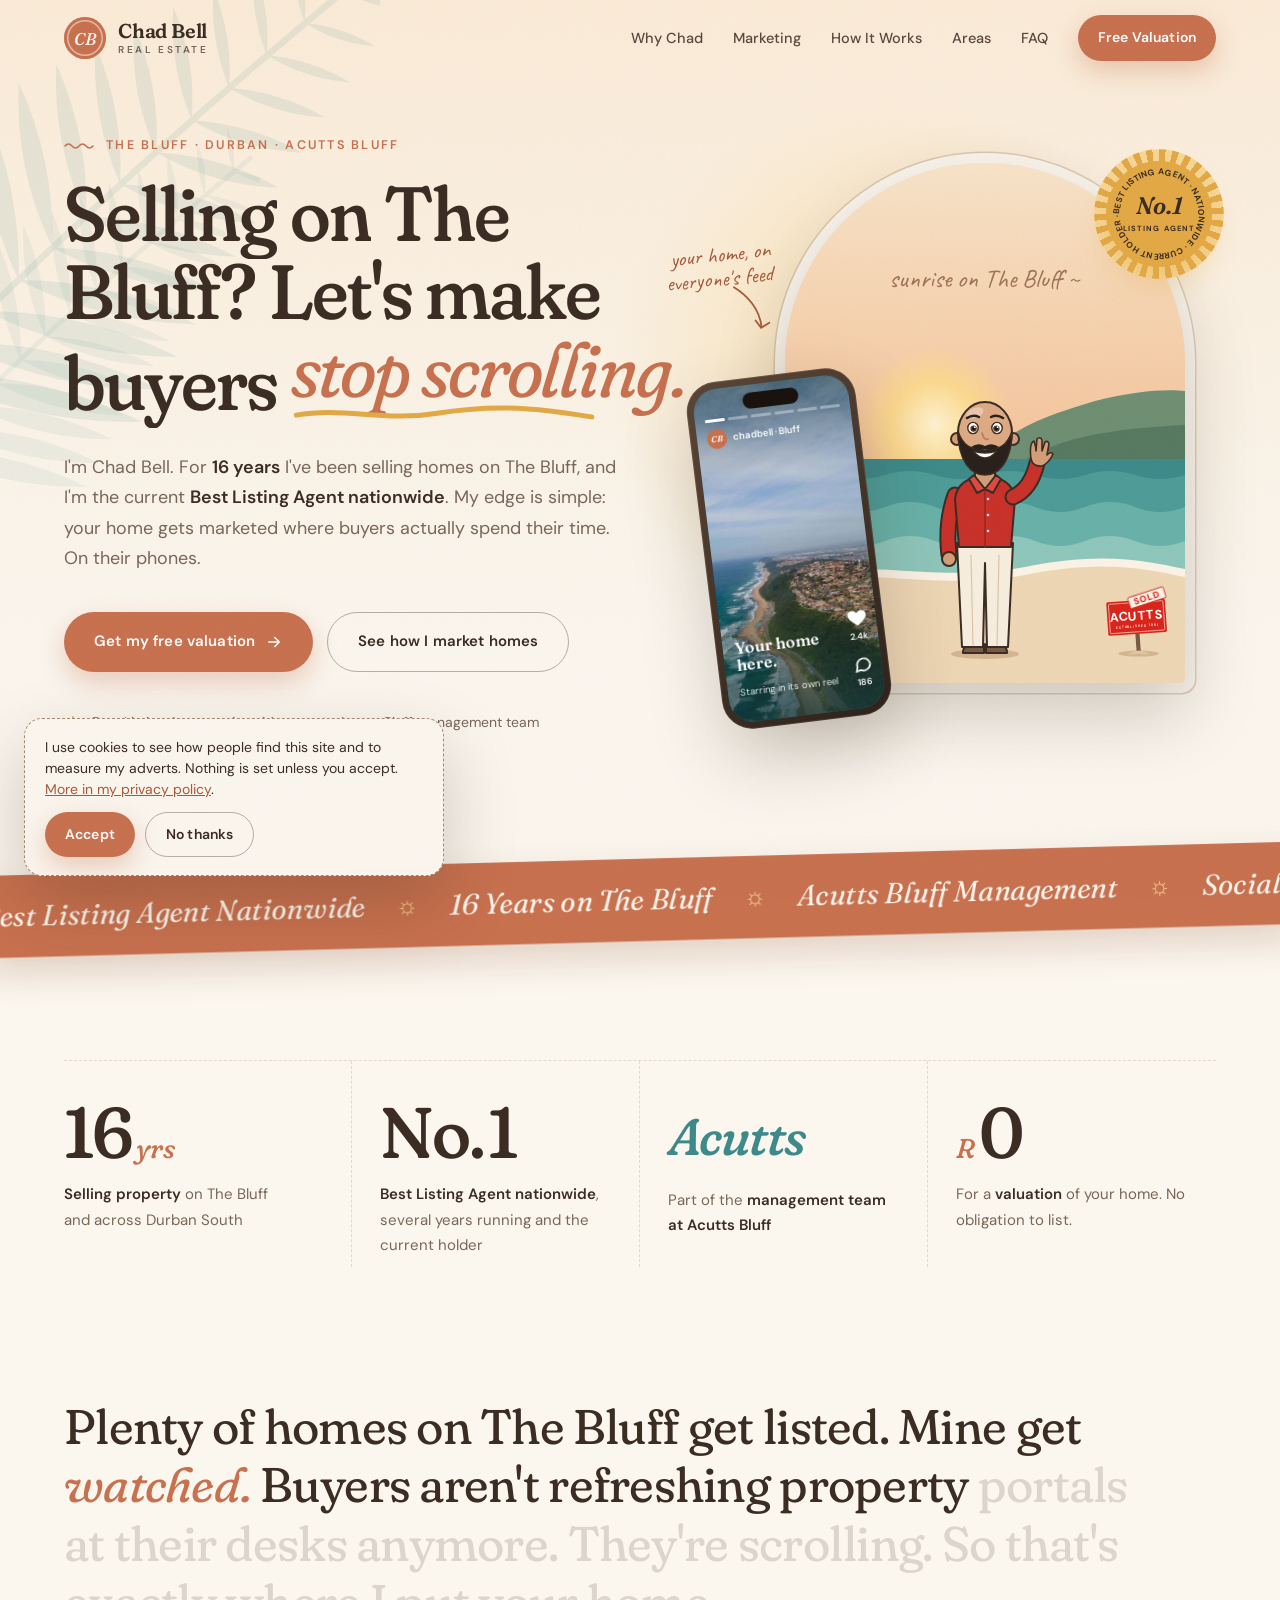
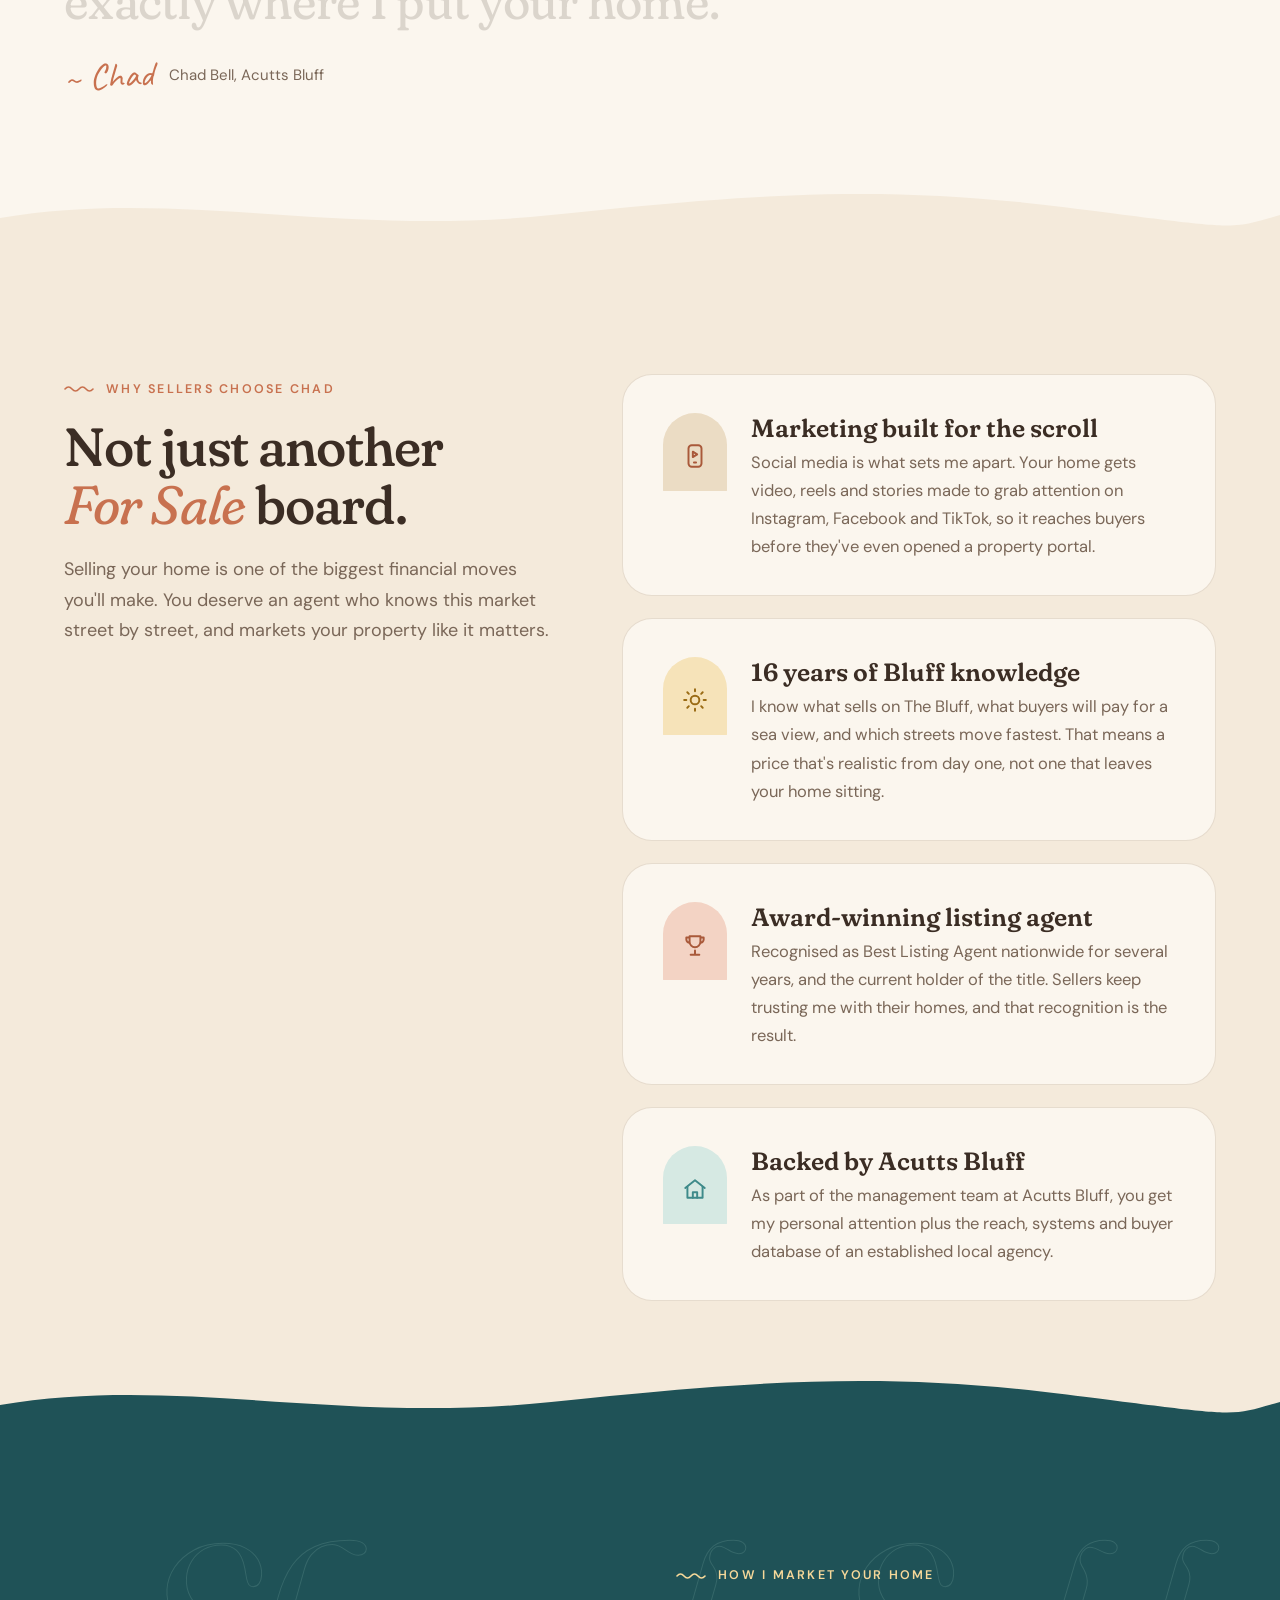
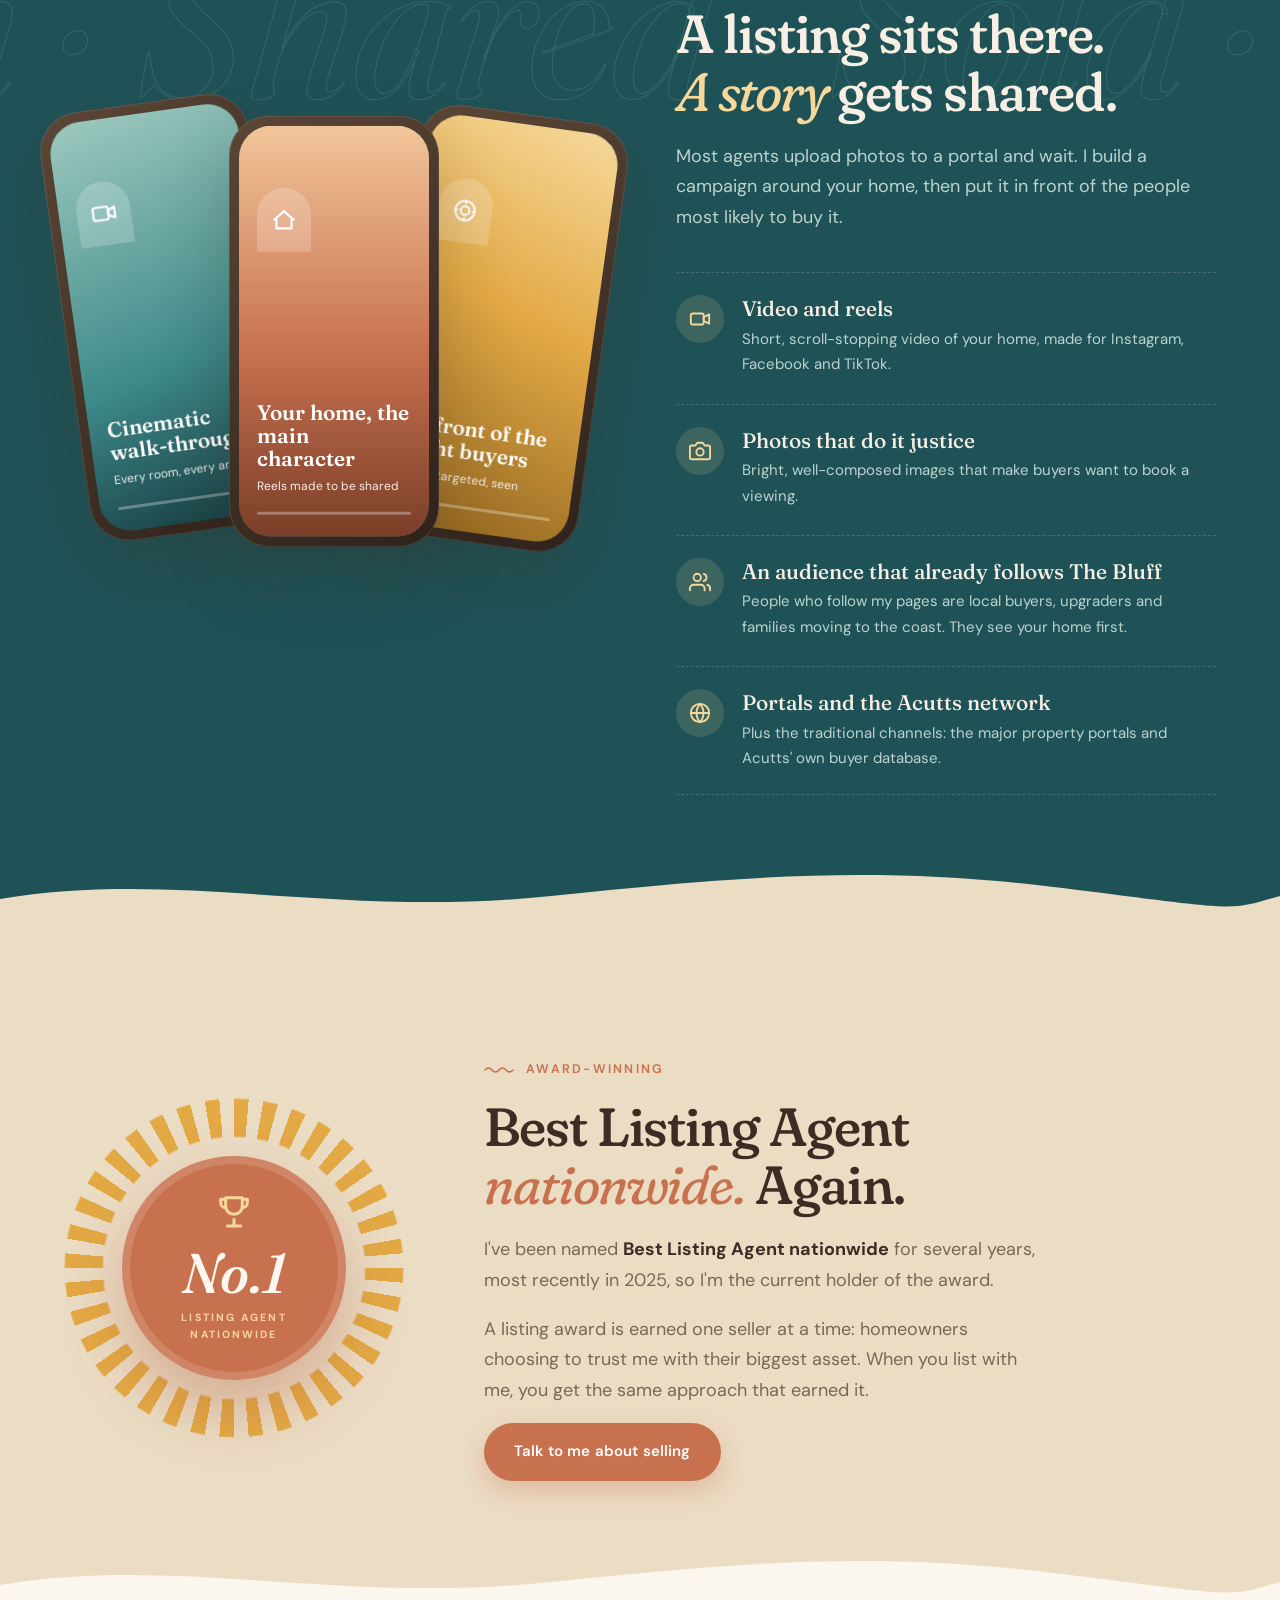
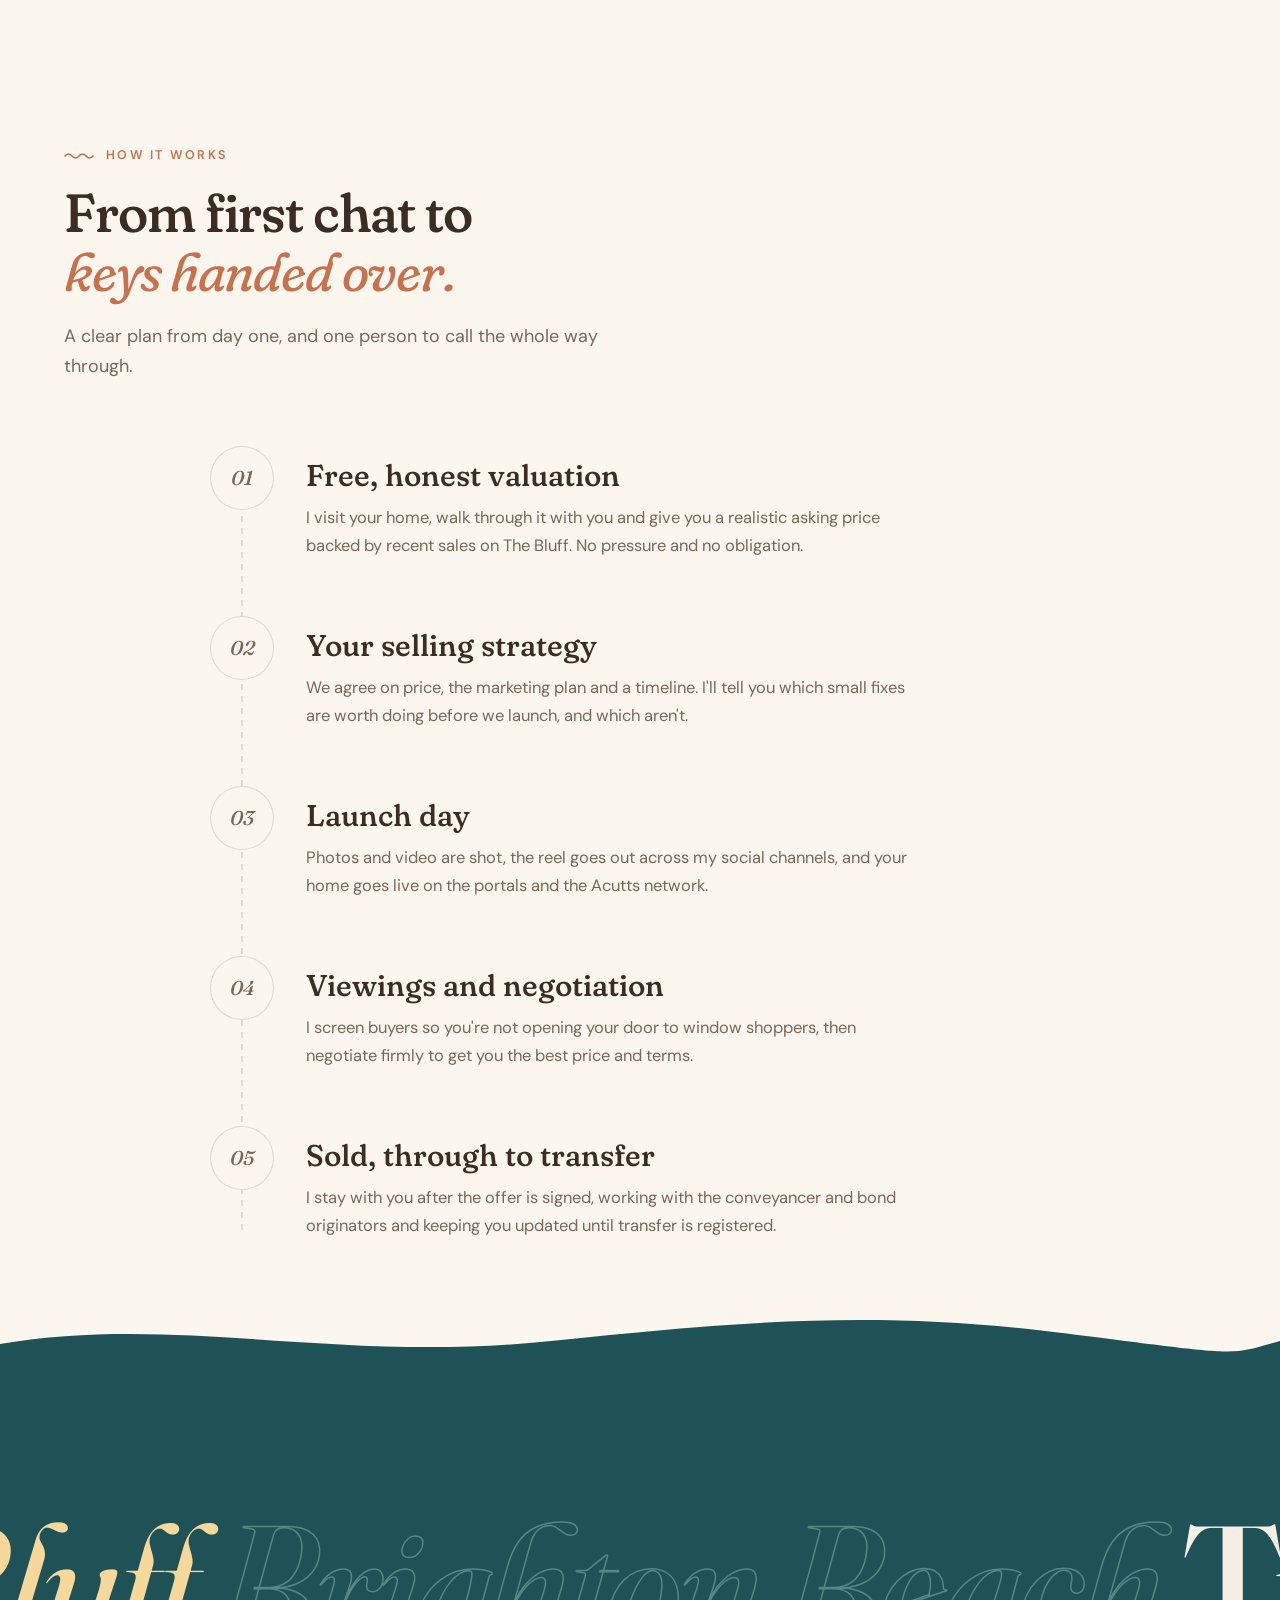
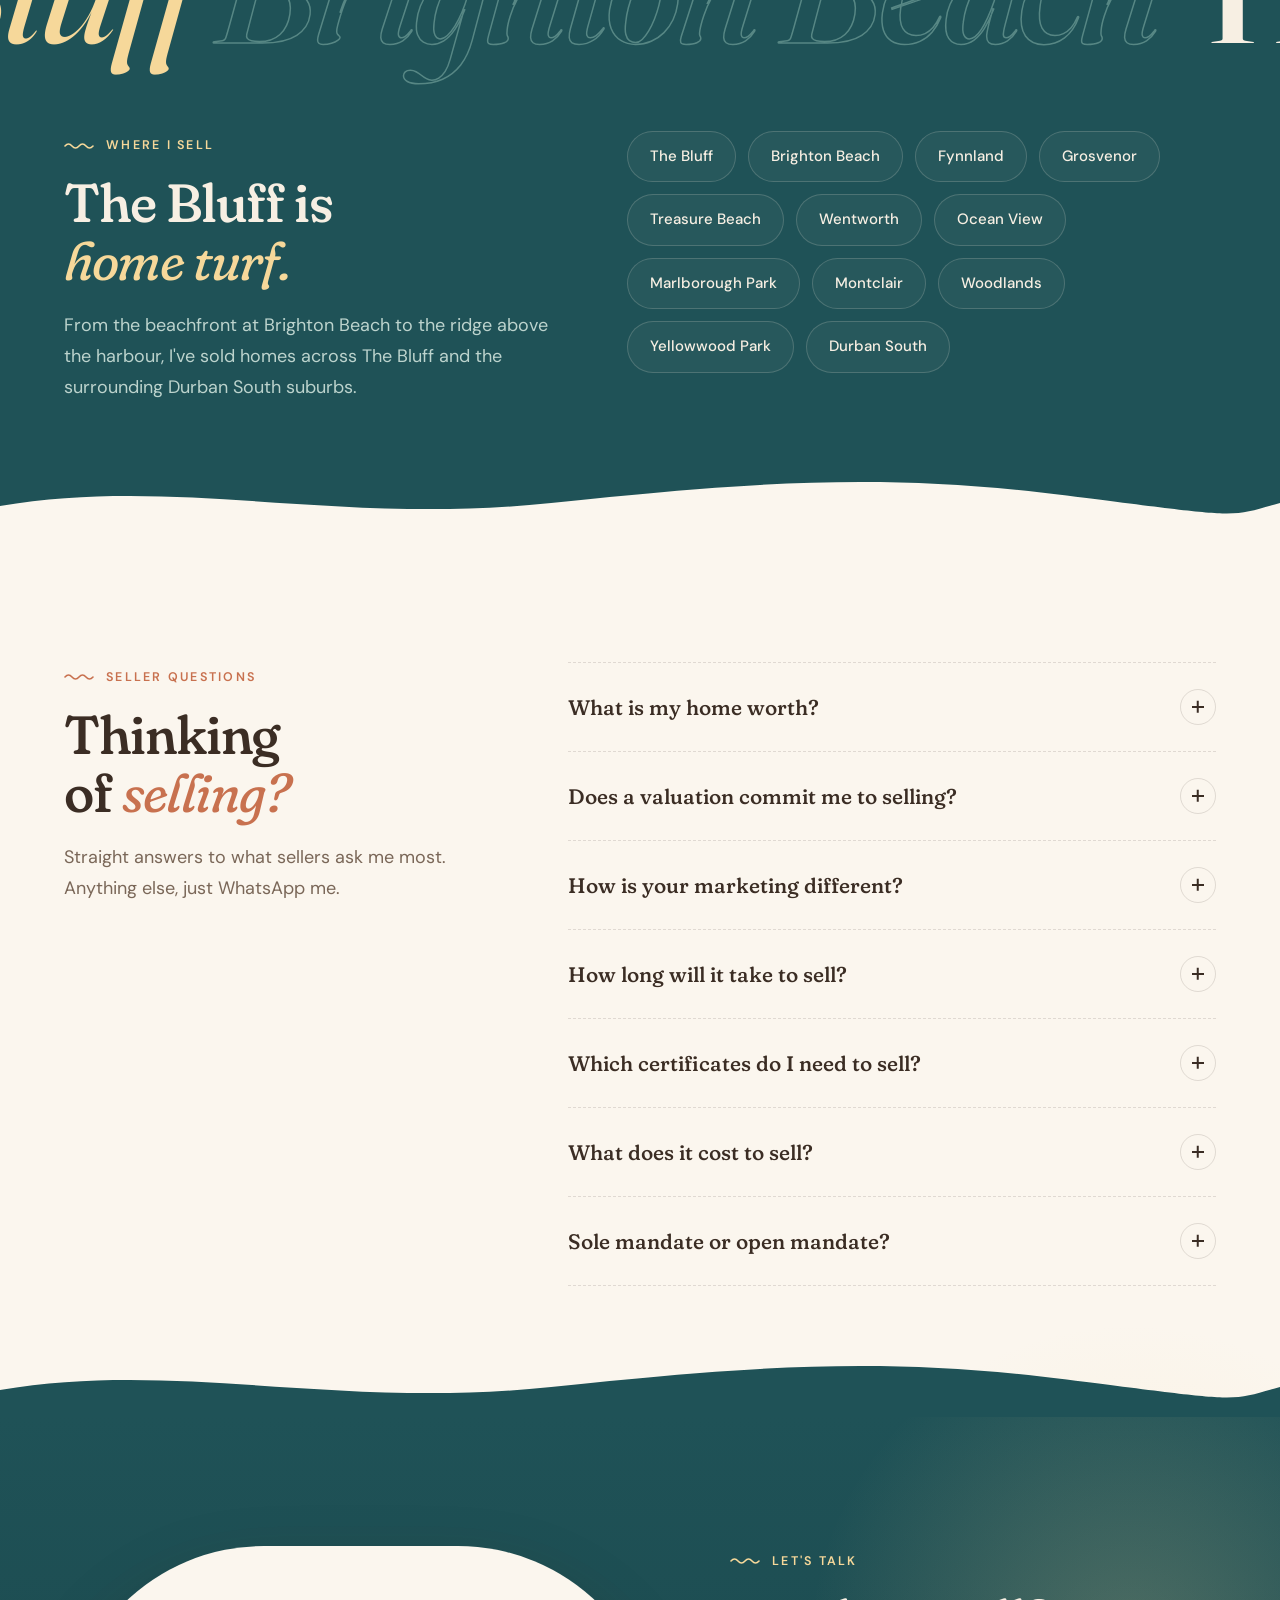
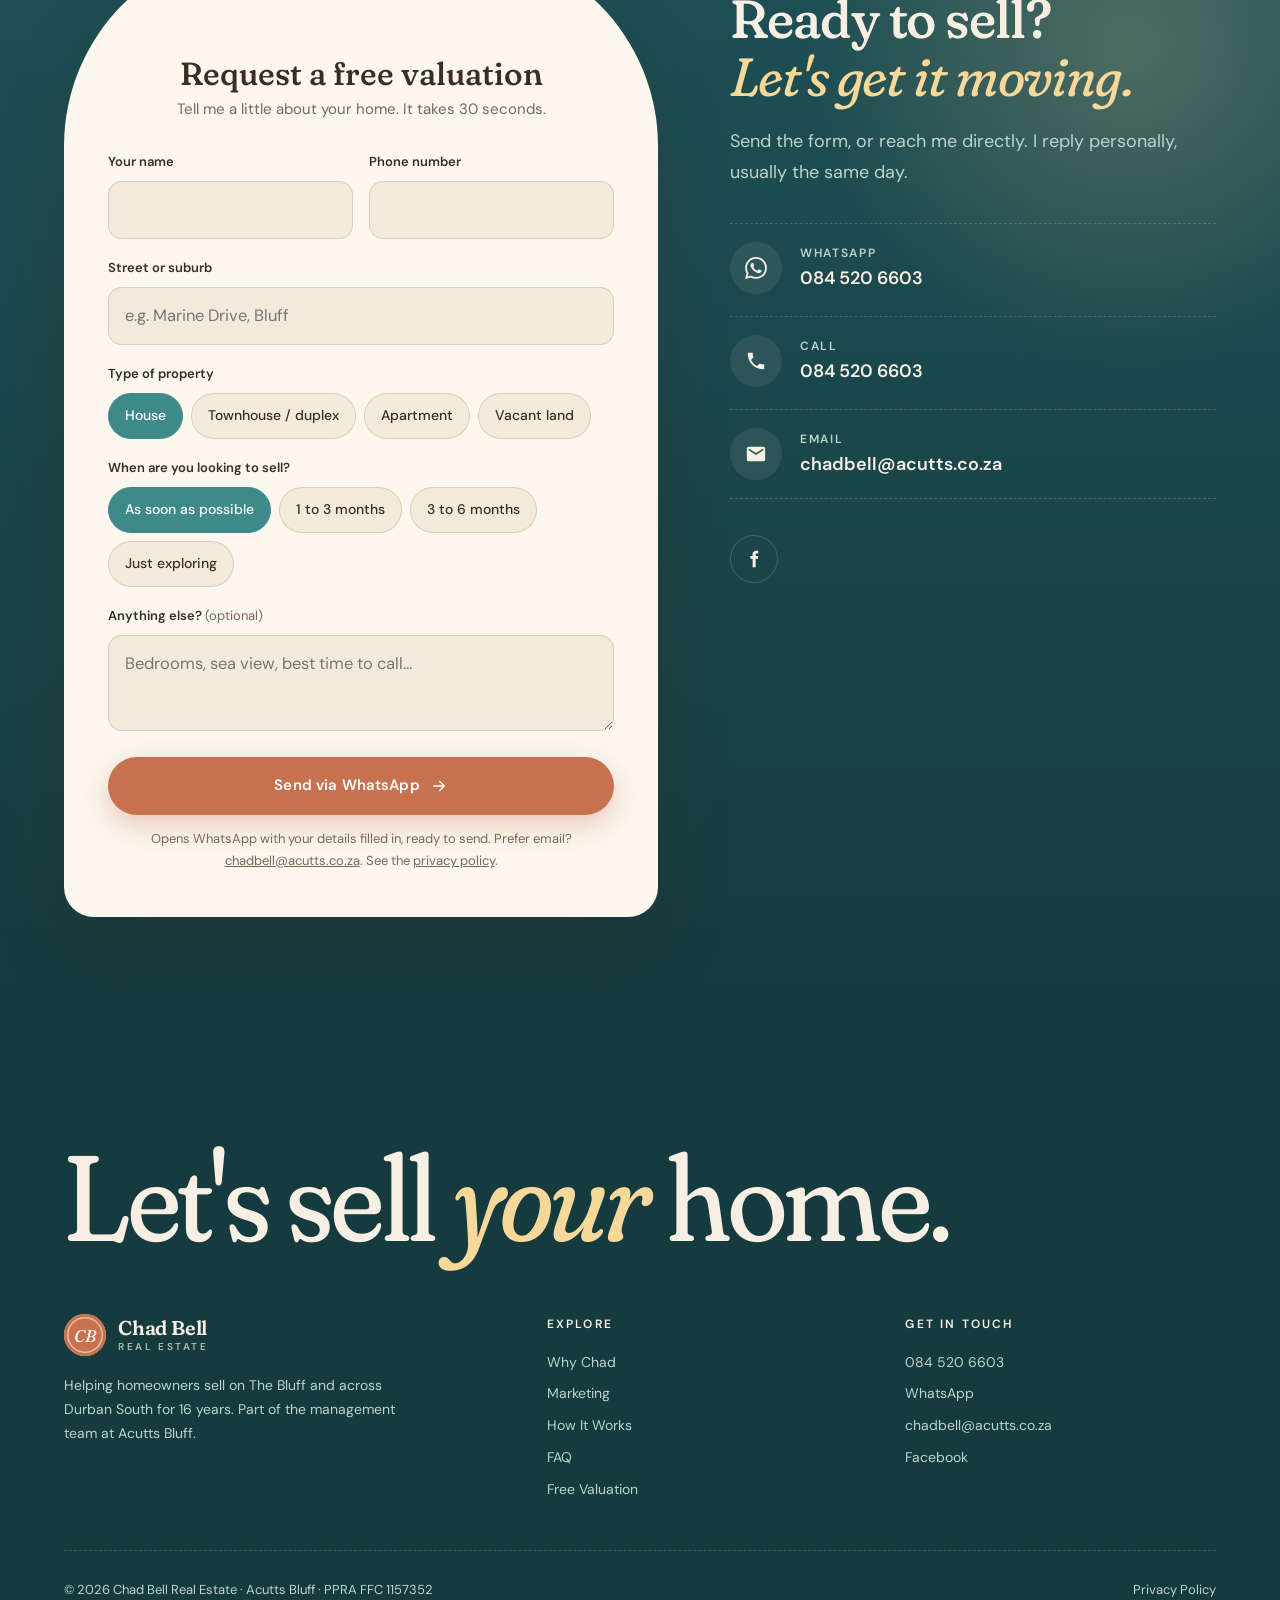
==== commit 1e490747: "Hero: cartoon Chad without sunglasses, with friendly brown eyes Co-Authored-By: Claude Opus 5.5 <nor" ====
--- a/index.html
+++ b/index.html
@@ -139,7 +139,6 @@
               <linearGradient id="sky" x1="0" y1="0" x2="0" y2="1">
                 <stop offset="0" stop-color="#F7E3C8"/><stop offset=".55" stop-color="#F4C59C"/><stop offset="1" stop-color="#EBA27E"/>
               </linearGradient>
-              <linearGradient id="shades" x1="0" y1="0" x2="0" y2="1"><stop offset="0" stop-color="#4A2219"/><stop offset="1" stop-color="#A8643F"/></linearGradient>
               <radialGradient id="sunGlow"><stop offset="0" stop-color="#FFF1CF"/><stop offset=".55" stop-color="#FBD98F"/><stop offset="1" stop-color="#FBD98F" stop-opacity="0"/></radialGradient>
             </defs>
             <rect width="400" height="520" fill="url(#sky)"/>
@@ -189,9 +188,12 @@
               <path d="M186 284 Q193 279 200 283 Q207 279 214 284 Q207 288 200 286 Q193 288 186 284 Z" fill="#2A211D" stroke="none"/>
               <path d="M188 288 Q200 302 212 288 Q200 292 188 288 Z" fill="#FFFFFF" stroke-width="1.4"/>
               <path d="M197 270 Q199 278 203 276" fill="none" stroke="#B07C58" stroke-width="1.6"/>
-              <path d="M180 256 Q187 253 194 256 M206 256 Q213 253 220 256" fill="none" stroke="#2A211D" stroke-width="2.4"/>
-              <path d="M178 263 Q178 259 183 259 H193 Q197 259 197 264 Q196 273 188 274 Q179 274 178 263 Z M203 264 Q203 259 207 259 H217 Q222 259 222 263 Q221 274 212 274 Q204 273 203 264 Z" fill="url(#shades)" stroke="#C9A24E" stroke-width="1.6"/>
-              <path d="M197 262 Q200 260 203 262 M178 262 L173 266 M222 262 L227 266" fill="none" stroke="#C9A24E" stroke-width="1.6"/>
+              <path d="M182 255 Q188 251 194 254 M206 254 Q212 251 218 255" fill="none" stroke="#2A211D" stroke-width="2.4"/>
+              <ellipse cx="188" cy="265" rx="5.2" ry="5.6" fill="#FFFFFF" stroke-width="1.4"/>
+              <ellipse cx="212" cy="265" rx="5.2" ry="5.6" fill="#FFFFFF" stroke-width="1.4"/>
+              <circle cx="188.6" cy="265.6" r="3.2" fill="#5A3A26" stroke="none"/><circle cx="211.4" cy="265.6" r="3.2" fill="#5A3A26" stroke="none"/>
+              <circle cx="188.6" cy="265.6" r="1.6" fill="#1A120D" stroke="none"/><circle cx="211.4" cy="265.6" r="1.6" fill="#1A120D" stroke="none"/>
+              <circle cx="189.8" cy="264.2" r=".9" fill="#FFFFFF" stroke="none"/><circle cx="212.6" cy="264.2" r=".9" fill="#FFFFFF" stroke="none"/>
             </g>
             <g class="beach__sign" transform="translate(236 202) scale(.6)">
               <ellipse cx="196" cy="481" rx="34" ry="5" fill="#C9A982" opacity=".7"/>
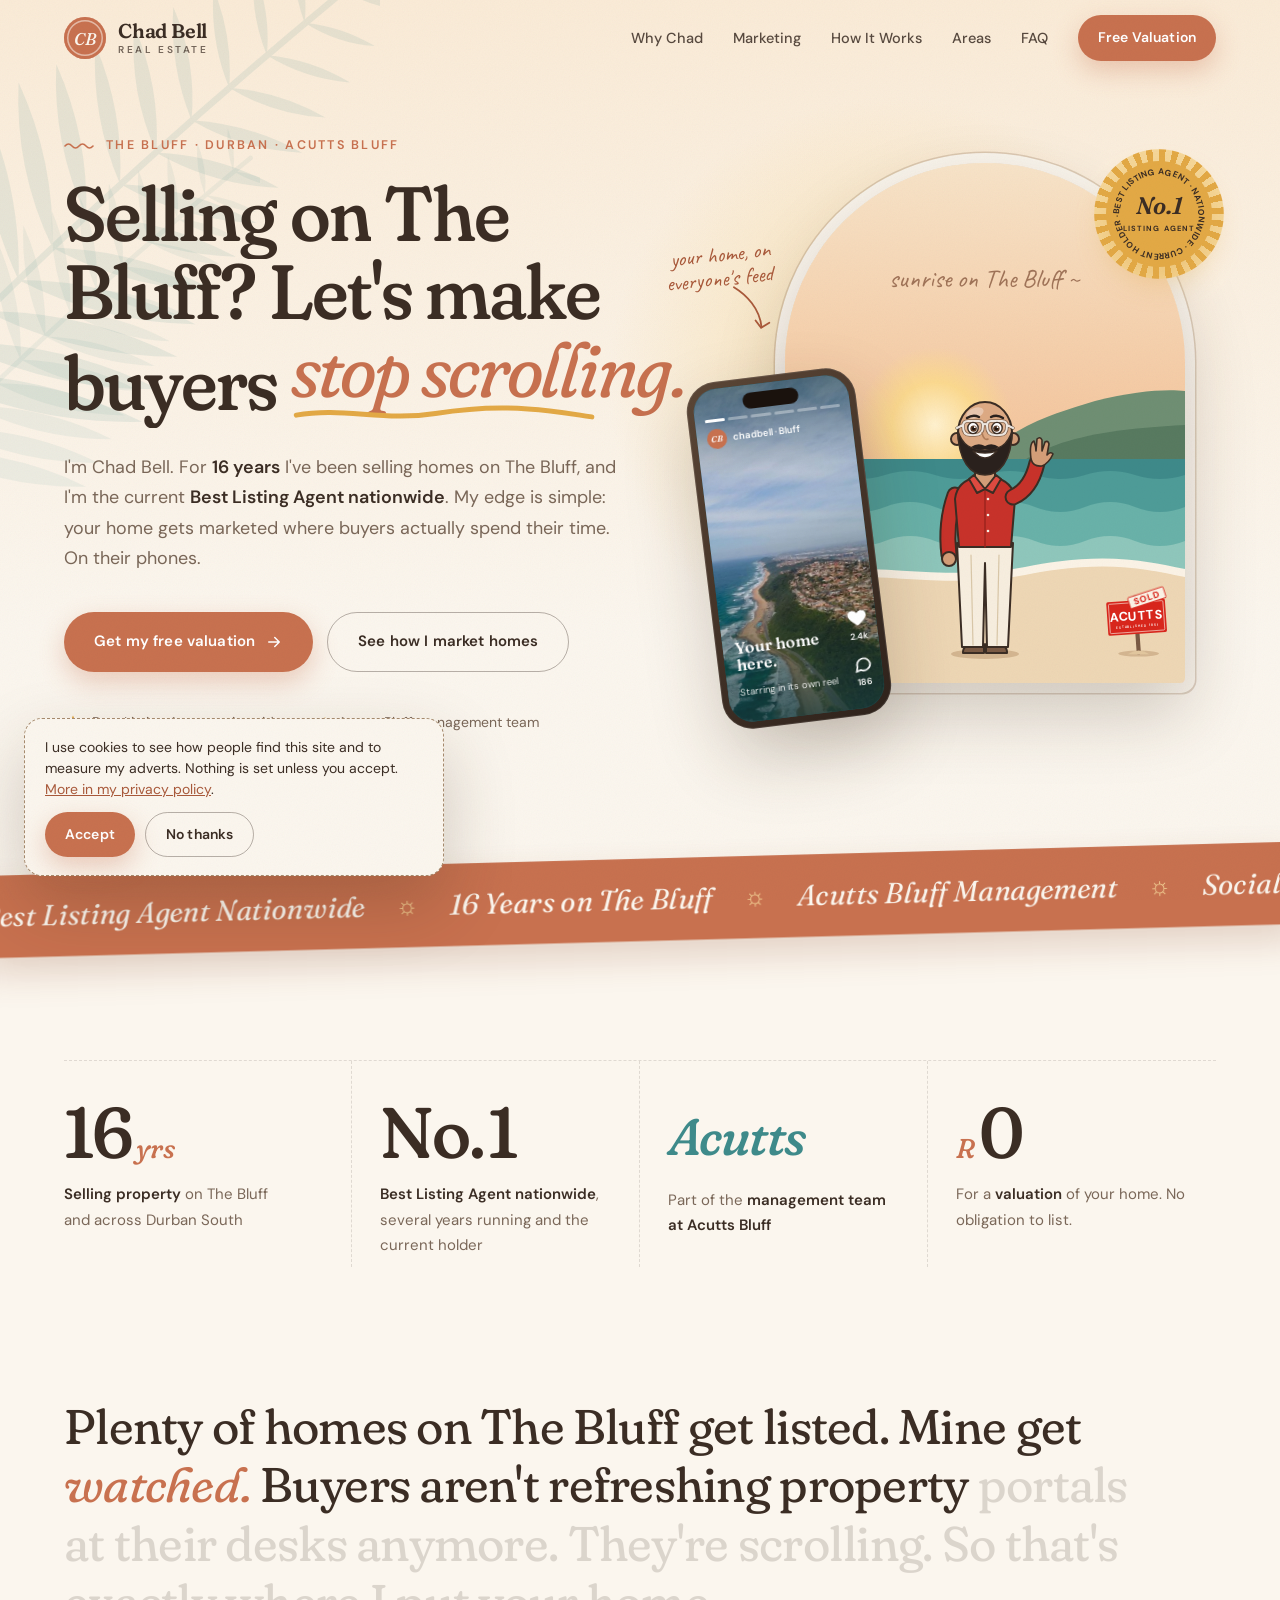
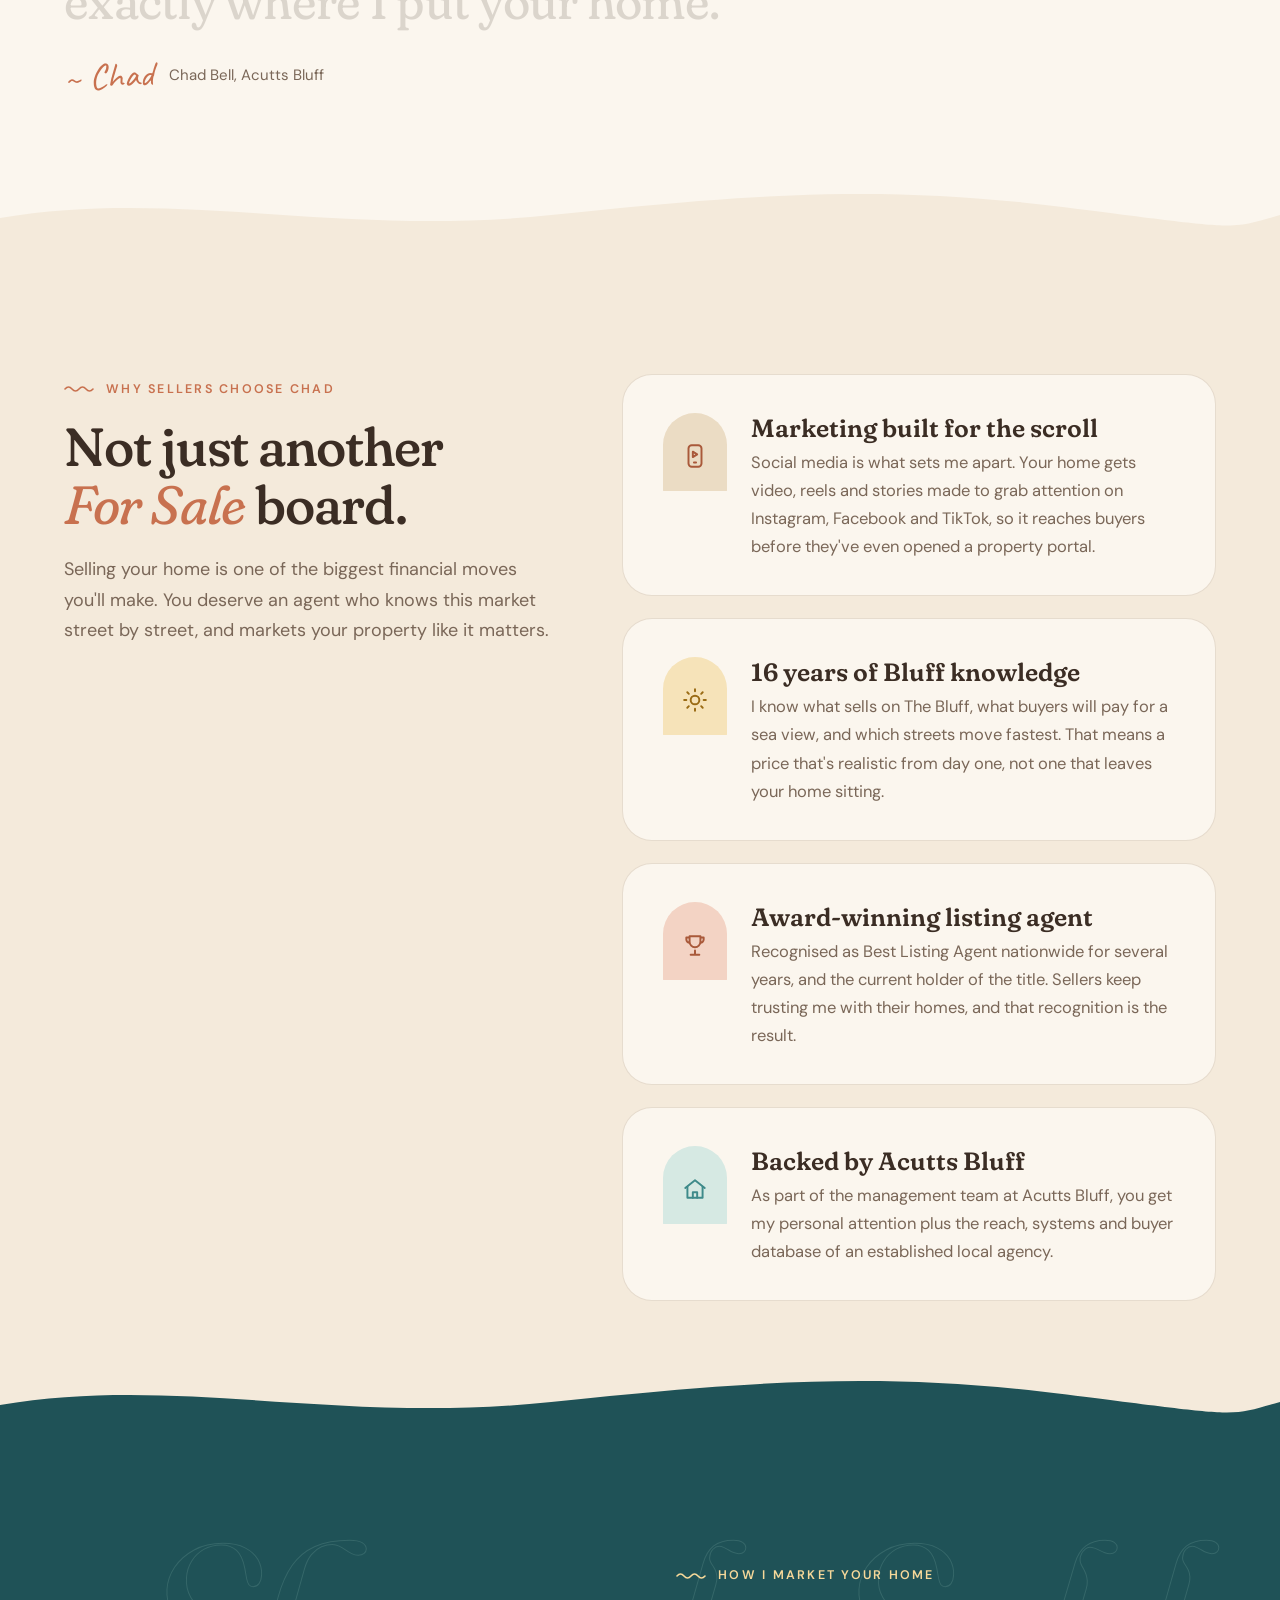
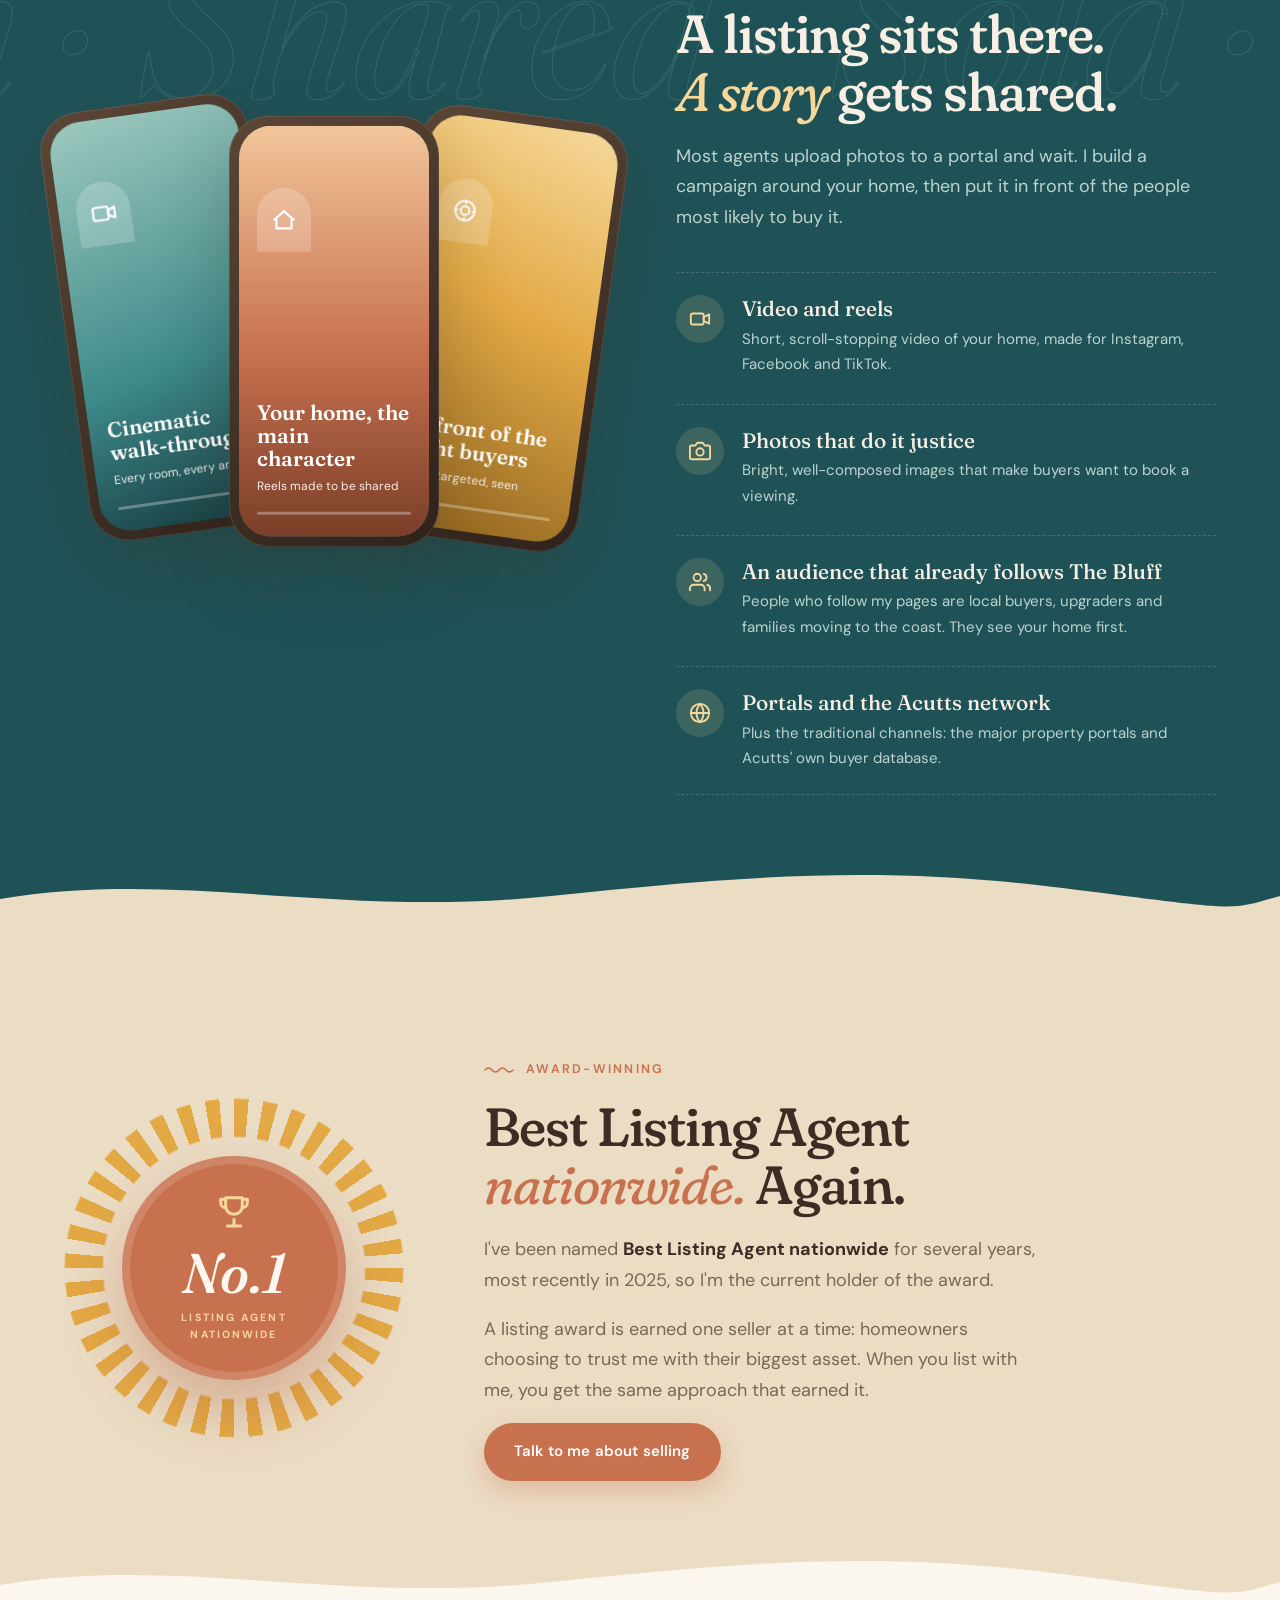
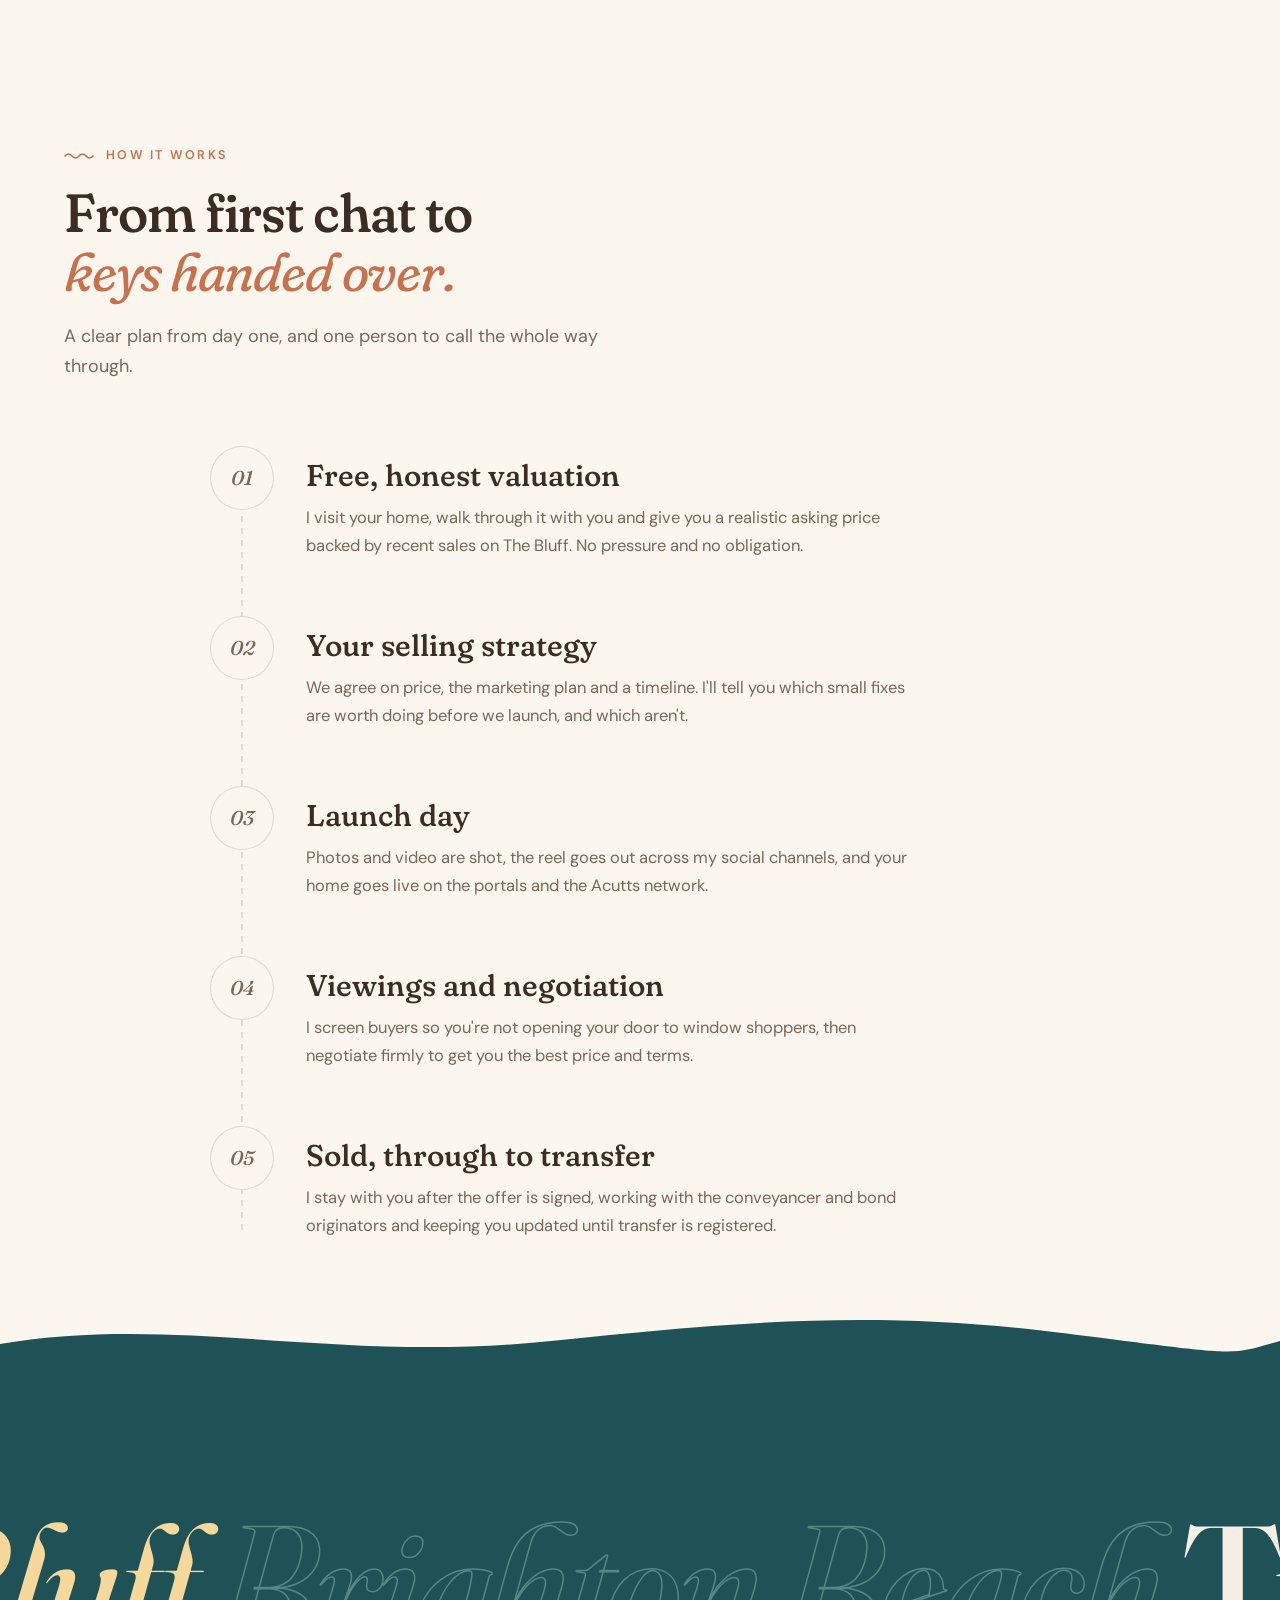
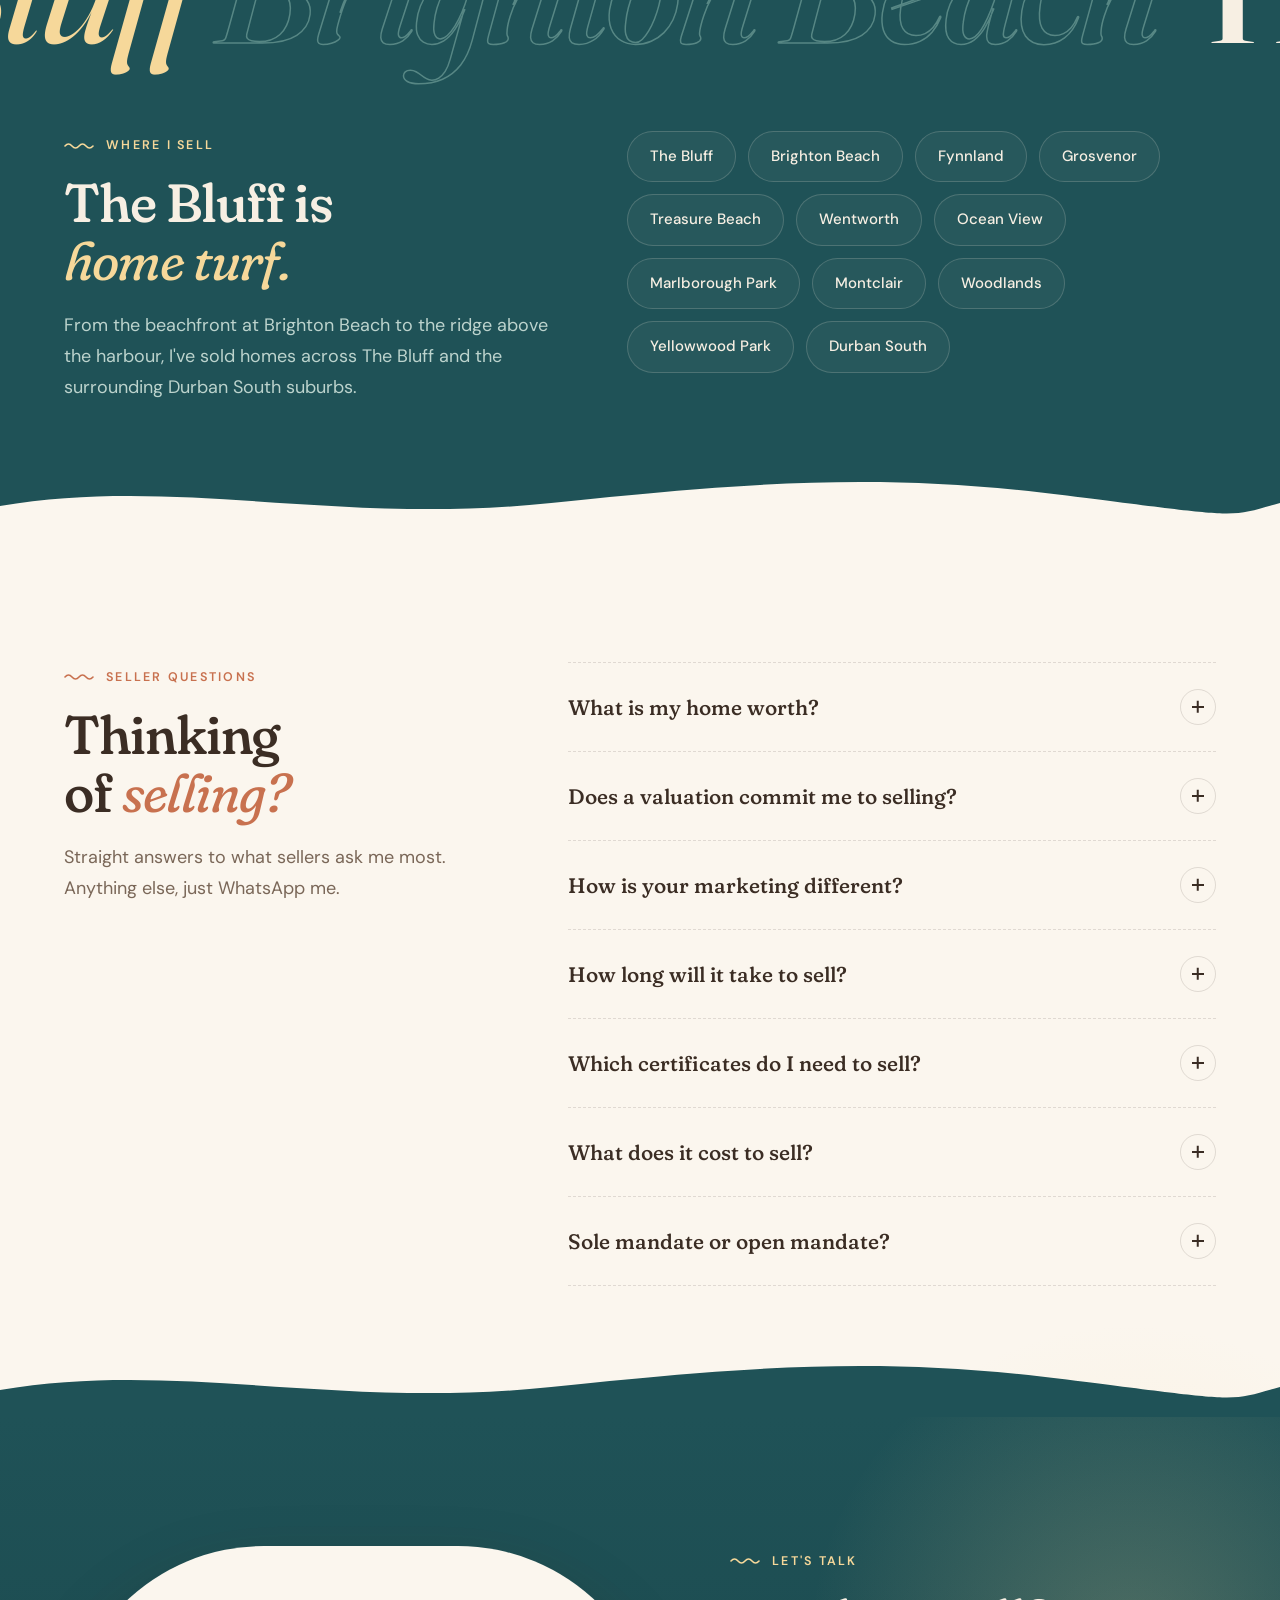
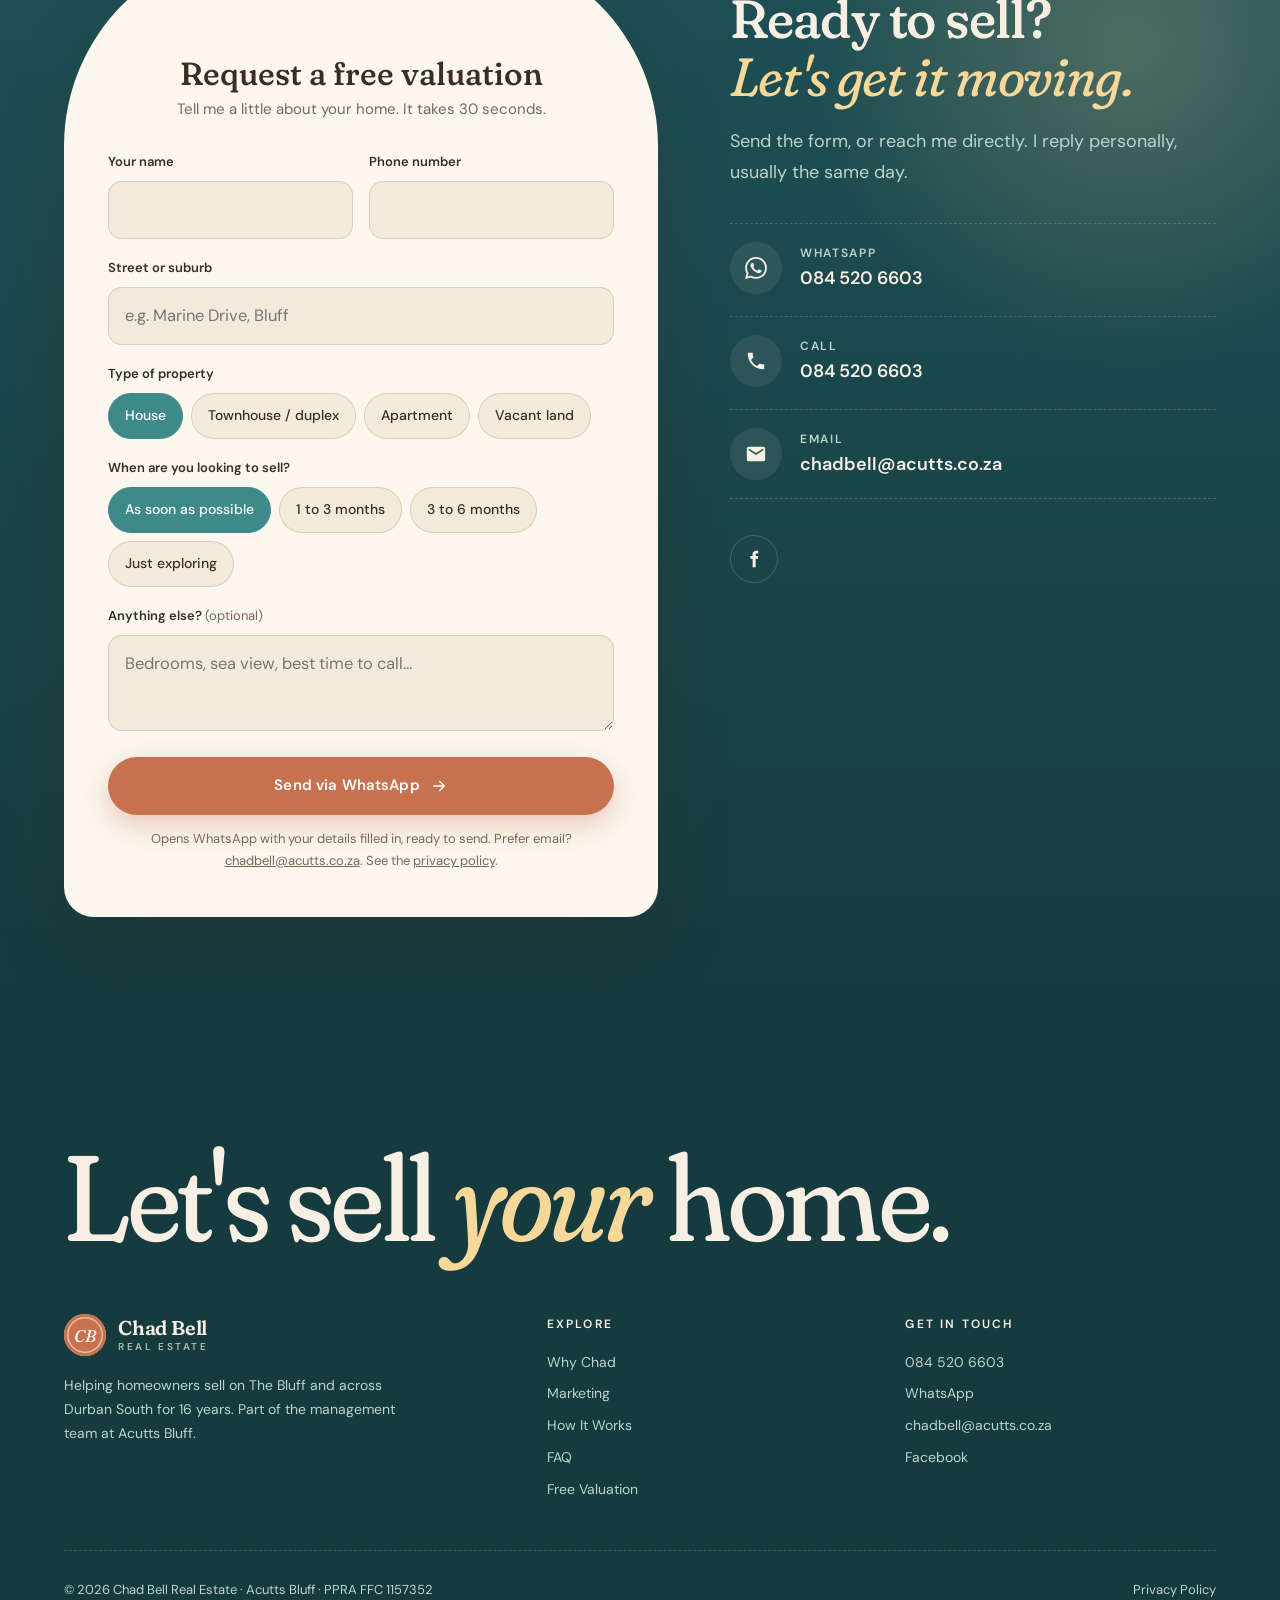
==== commit bd7f5296: "Hero: clear-frame reading glasses on cartoon Chad Co-Authored-By: Claude Opus 5.5 <noreply@anthropic" ====
--- a/index.html
+++ b/index.html
@@ -187,6 +187,10 @@
               <path d="M173 268 C 173 298, 186 312, 200 312 C 214 312, 227 298, 227 268 C 223 282, 214 287, 200 287 C 186 287, 177 282, 173 268 Z" fill="#2A211D" stroke-width="1.5"/>
               <path d="M186 284 Q193 279 200 283 Q207 279 214 284 Q207 288 200 286 Q193 288 186 284 Z" fill="#2A211D" stroke="none"/>
               <path d="M188 288 Q200 302 212 288 Q200 292 188 288 Z" fill="#FFFFFF" stroke-width="1.4"/>
+              <!-- clear-frame reading glasses -->
+              <path d="M178 263 Q178 258 183 258 H194 Q198 258 198 263 Q198 272 190 272 H185 Q178 272 178 263 Z M202 263 Q202 258 206 258 H217 Q222 258 222 263 Q222 272 215 272 H210 Q202 272 202 263 Z" fill="#FFFFFF" fill-opacity=".14" stroke="none"/>
+              <path d="M178 263 Q178 258 183 258 H194 Q198 258 198 263 Q198 272 190 272 H185 Q178 272 178 263 Z M202 263 Q202 258 206 258 H217 Q222 258 222 263 Q222 272 215 272 H210 Q202 272 202 263 Z M198 262 Q200 260 202 262 M178 262 L172 265 M222 262 L228 265" fill="none" stroke="#3B2D24" stroke-width="3.6" stroke-opacity=".55"/>
+              <path d="M178 263 Q178 258 183 258 H194 Q198 258 198 263 Q198 272 190 272 H185 Q178 272 178 263 Z M202 263 Q202 258 206 258 H217 Q222 258 222 263 Q222 272 215 272 H210 Q202 272 202 263 Z M198 262 Q200 260 202 262 M178 262 L172 265 M222 262 L228 265" fill="none" stroke="#F4EFE8" stroke-width="2" stroke-opacity=".95"/>
               <path d="M197 270 Q199 278 203 276" fill="none" stroke="#B07C58" stroke-width="1.6"/>
               <path d="M182 255 Q188 251 194 254 M206 254 Q212 251 218 255" fill="none" stroke="#2A211D" stroke-width="2.4"/>
               <ellipse cx="188" cy="265" rx="5.2" ry="5.6" fill="#FFFFFF" stroke-width="1.4"/>
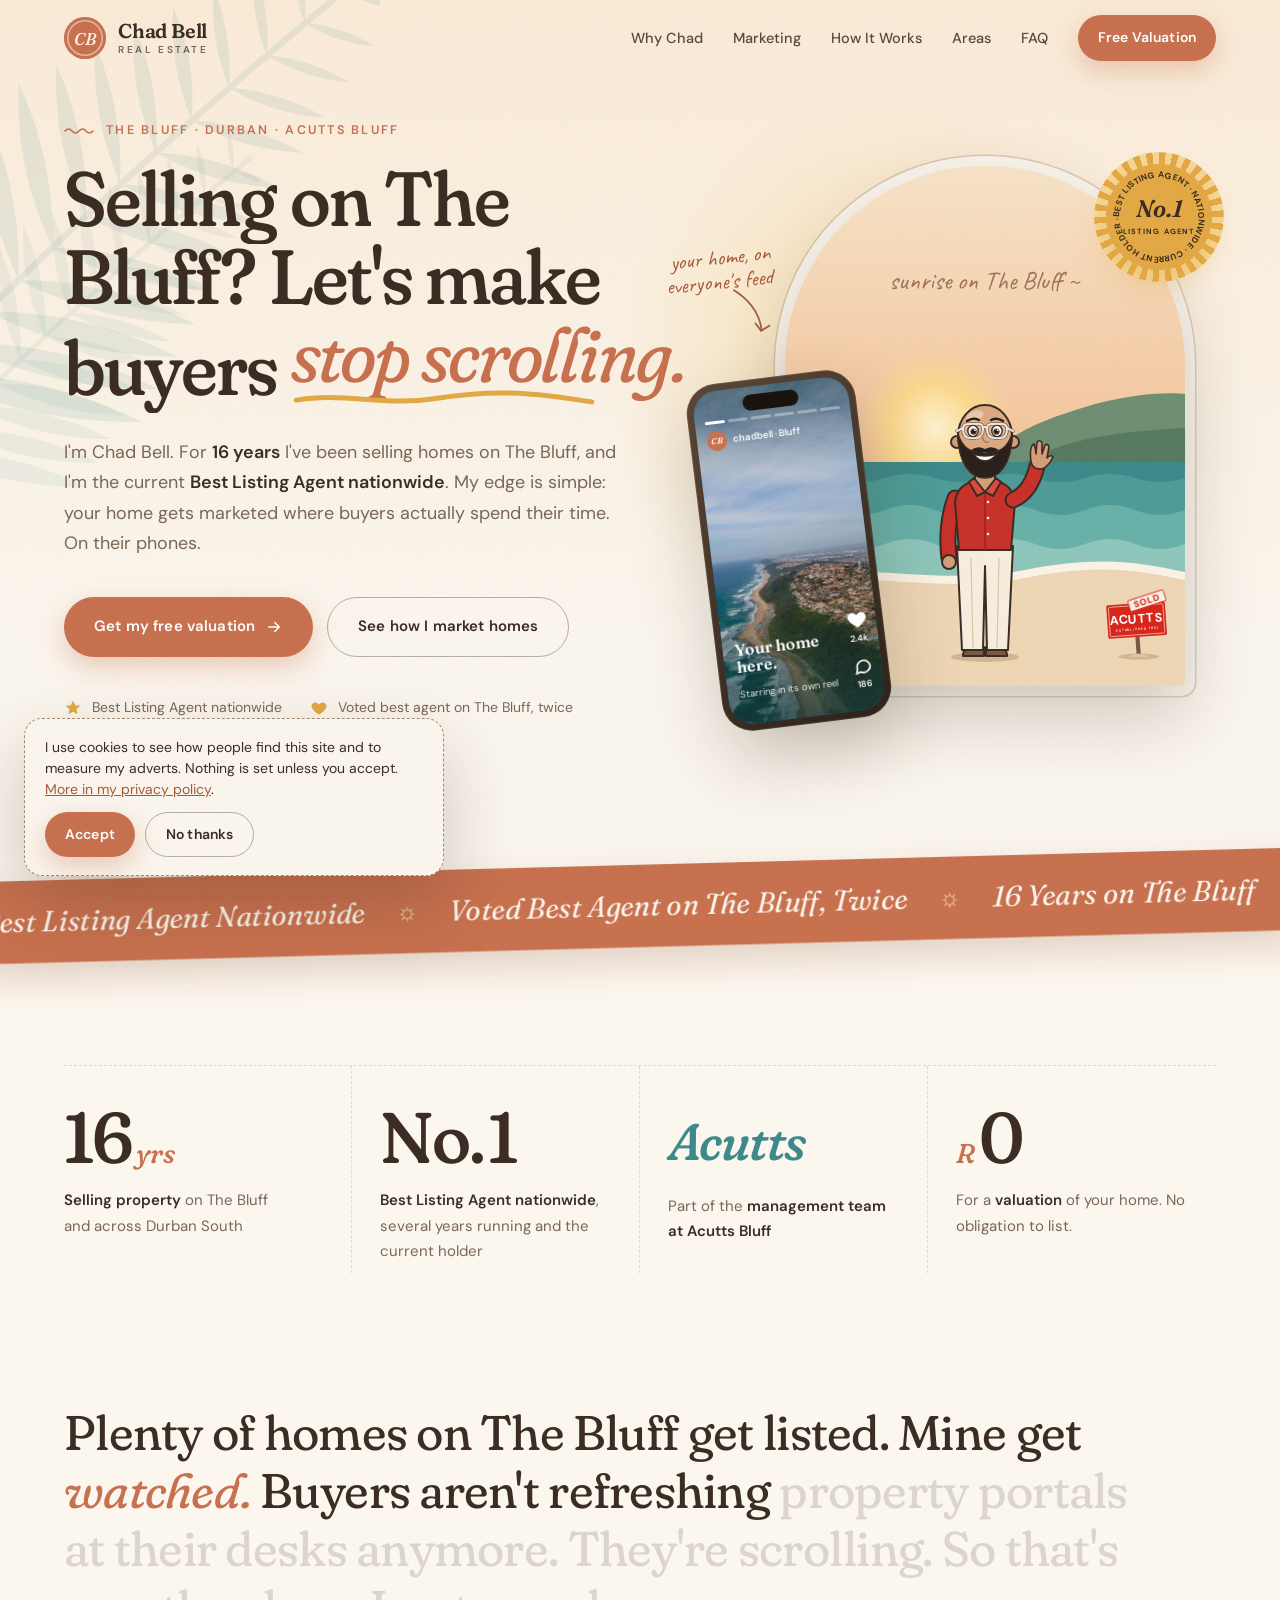
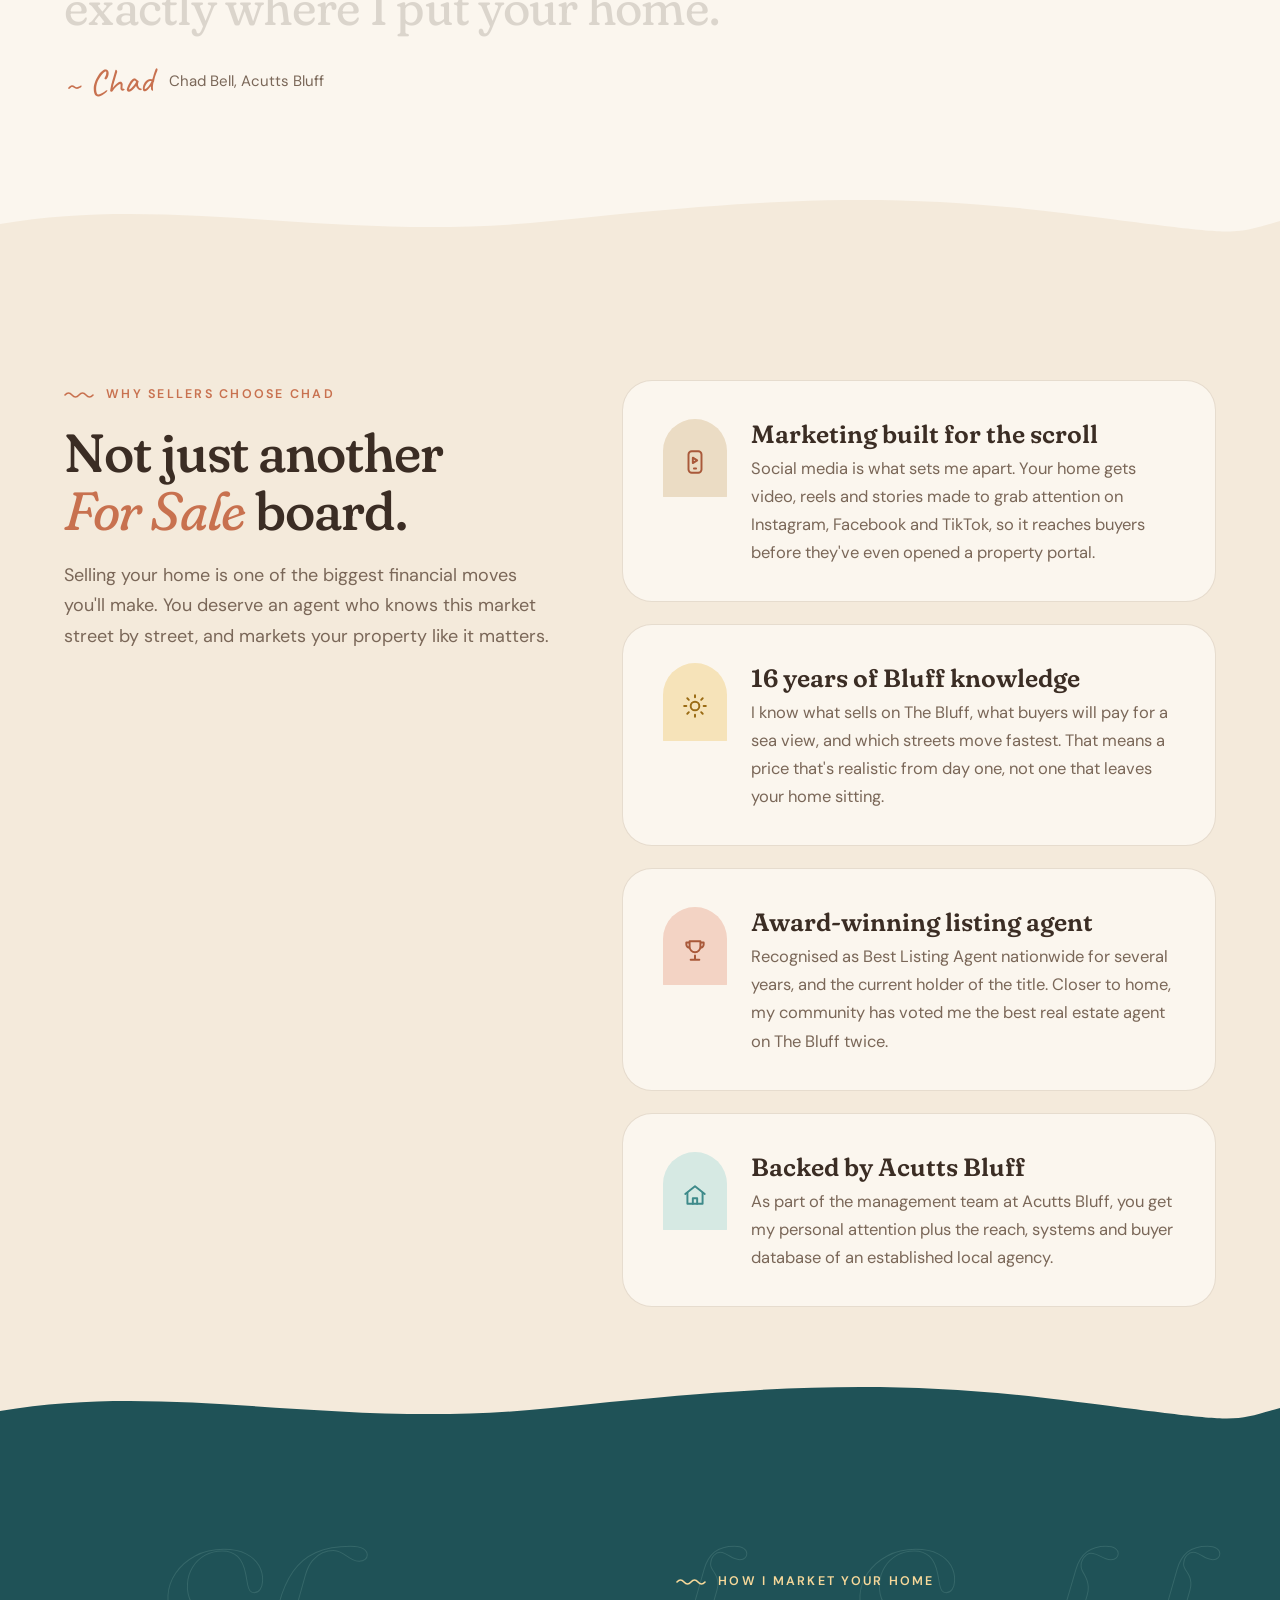
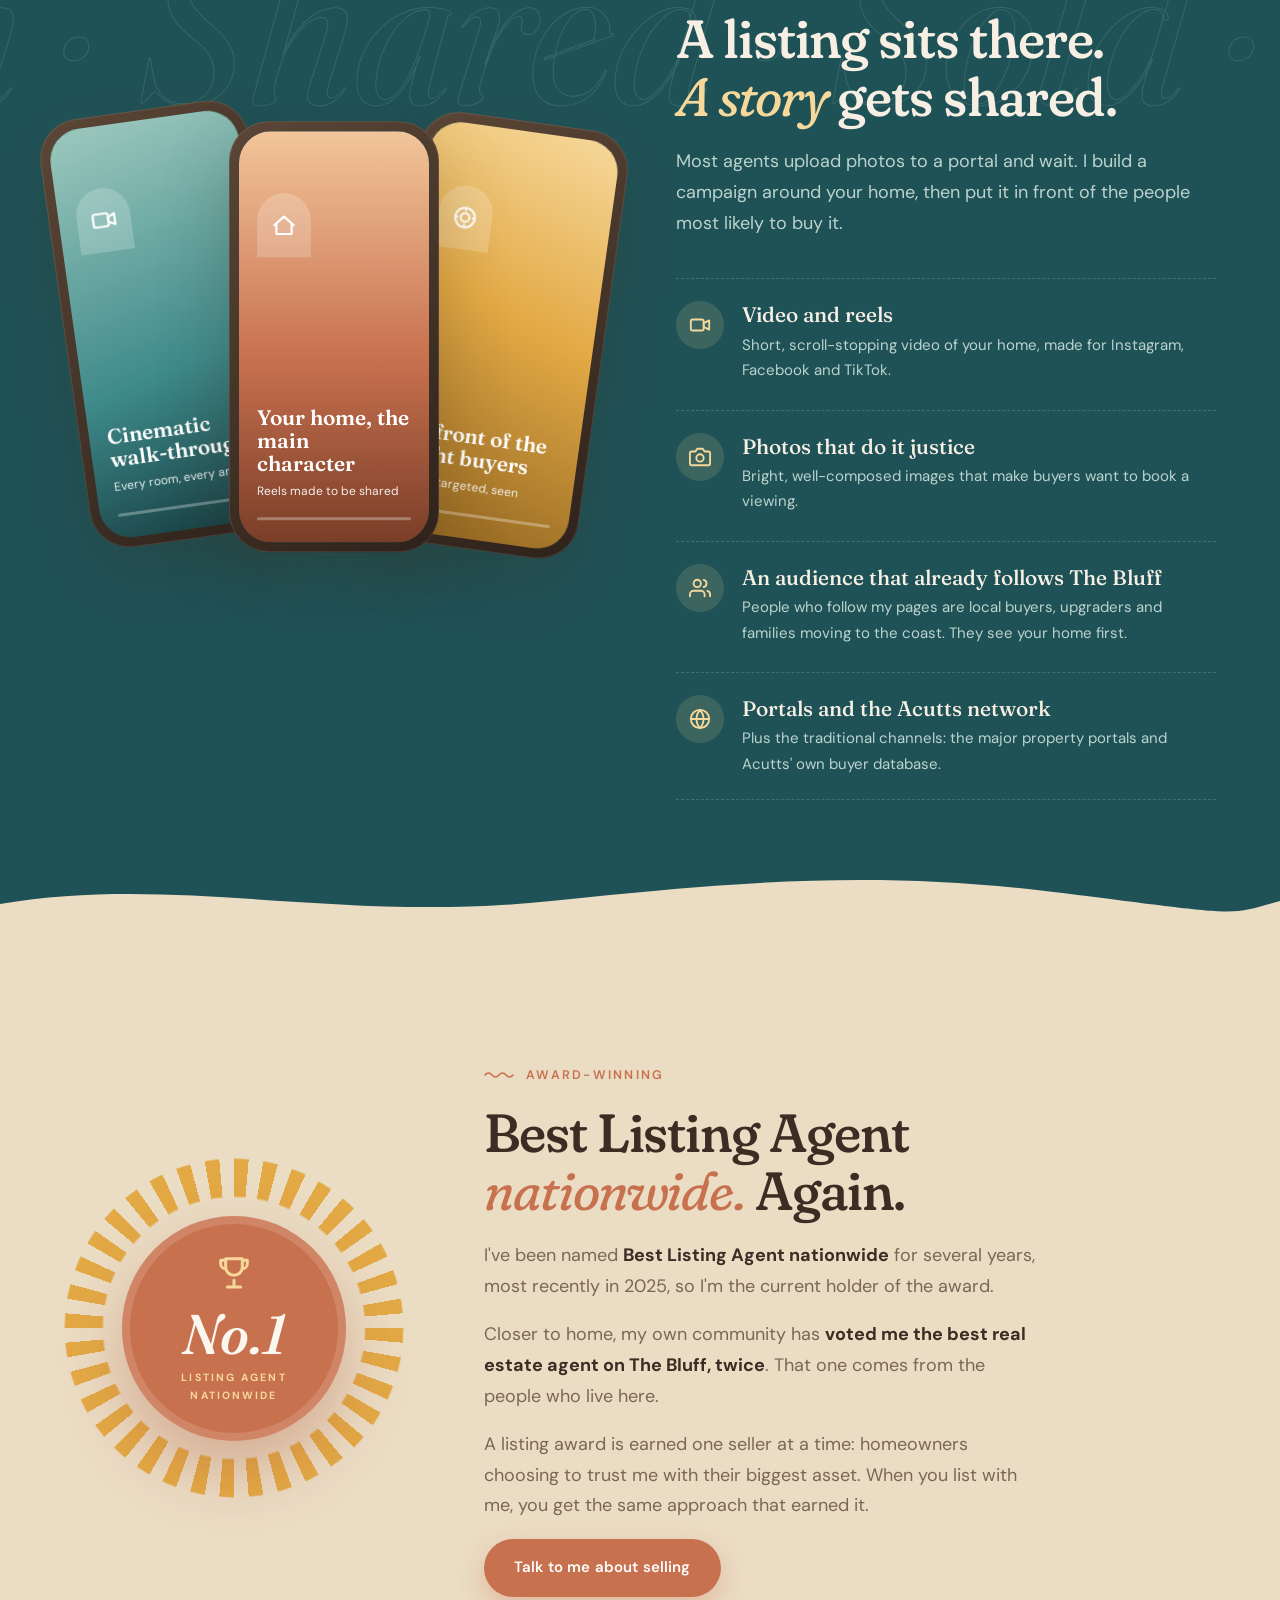
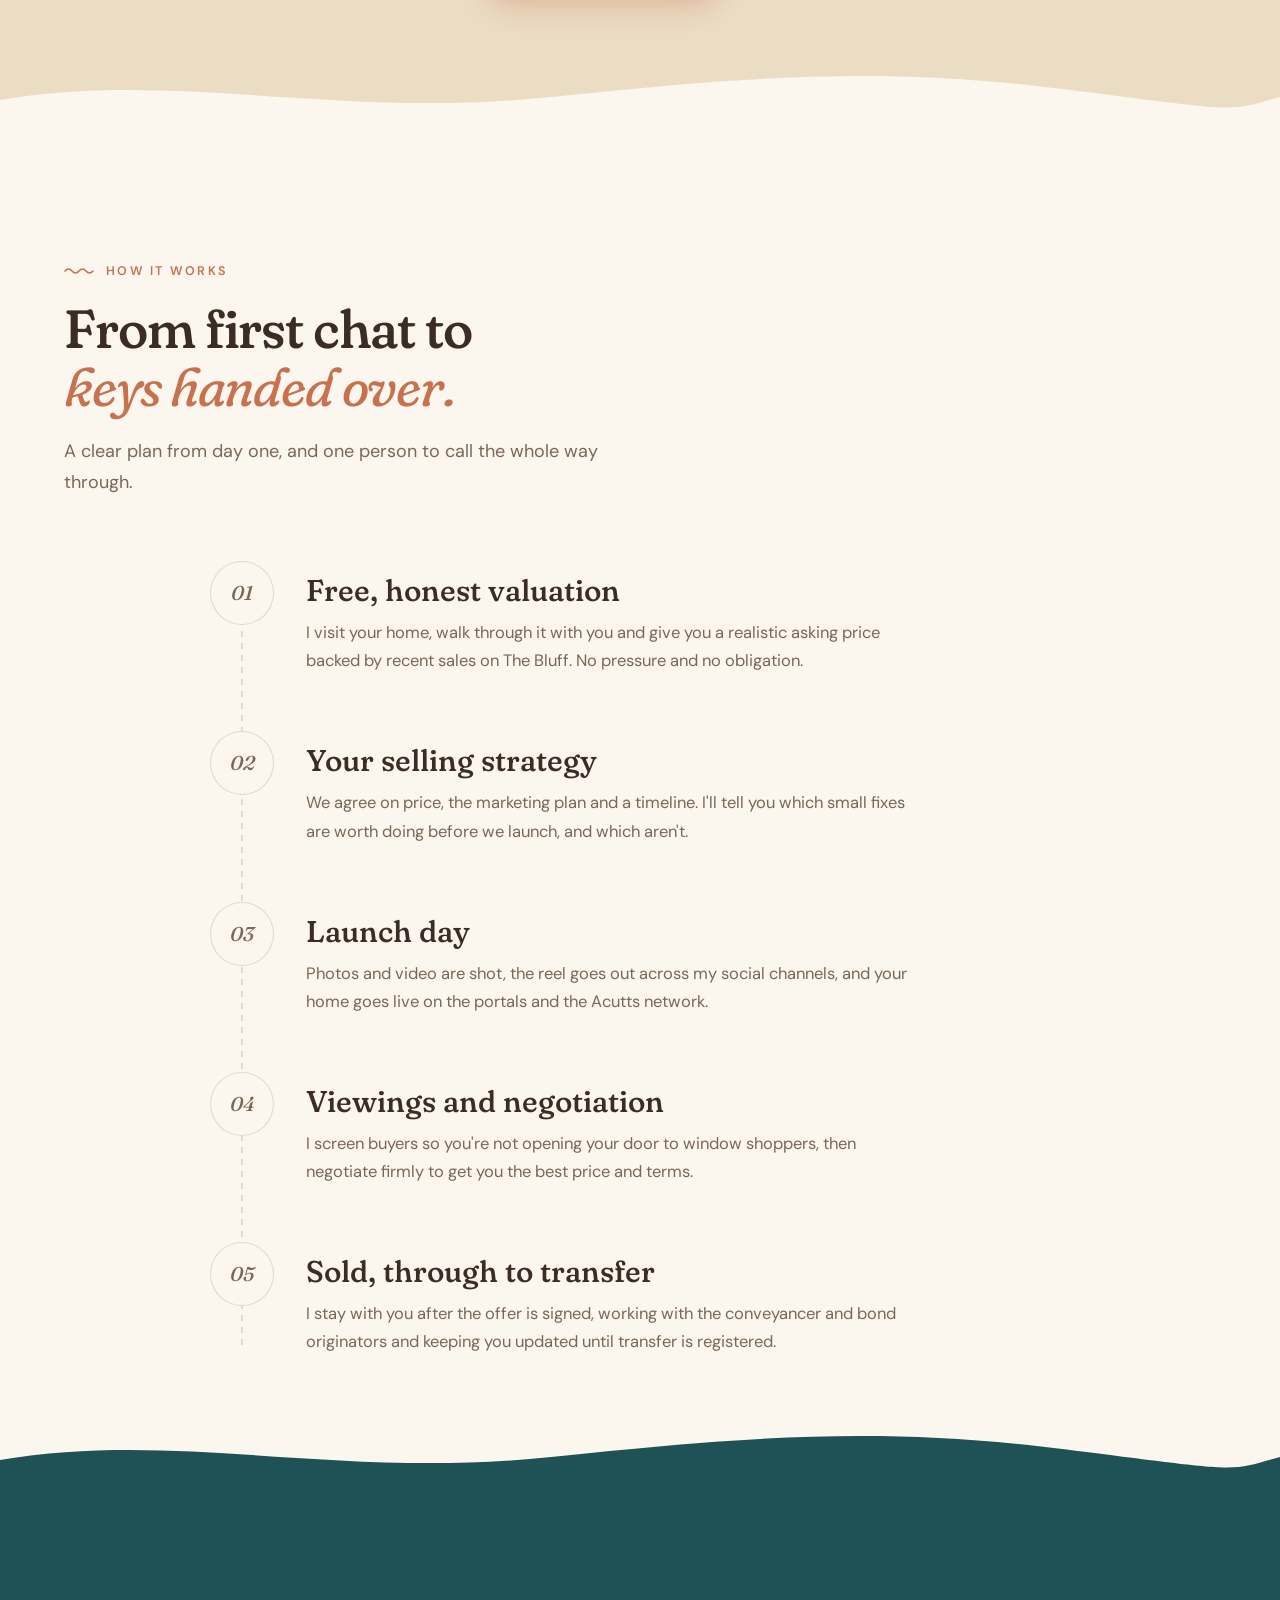
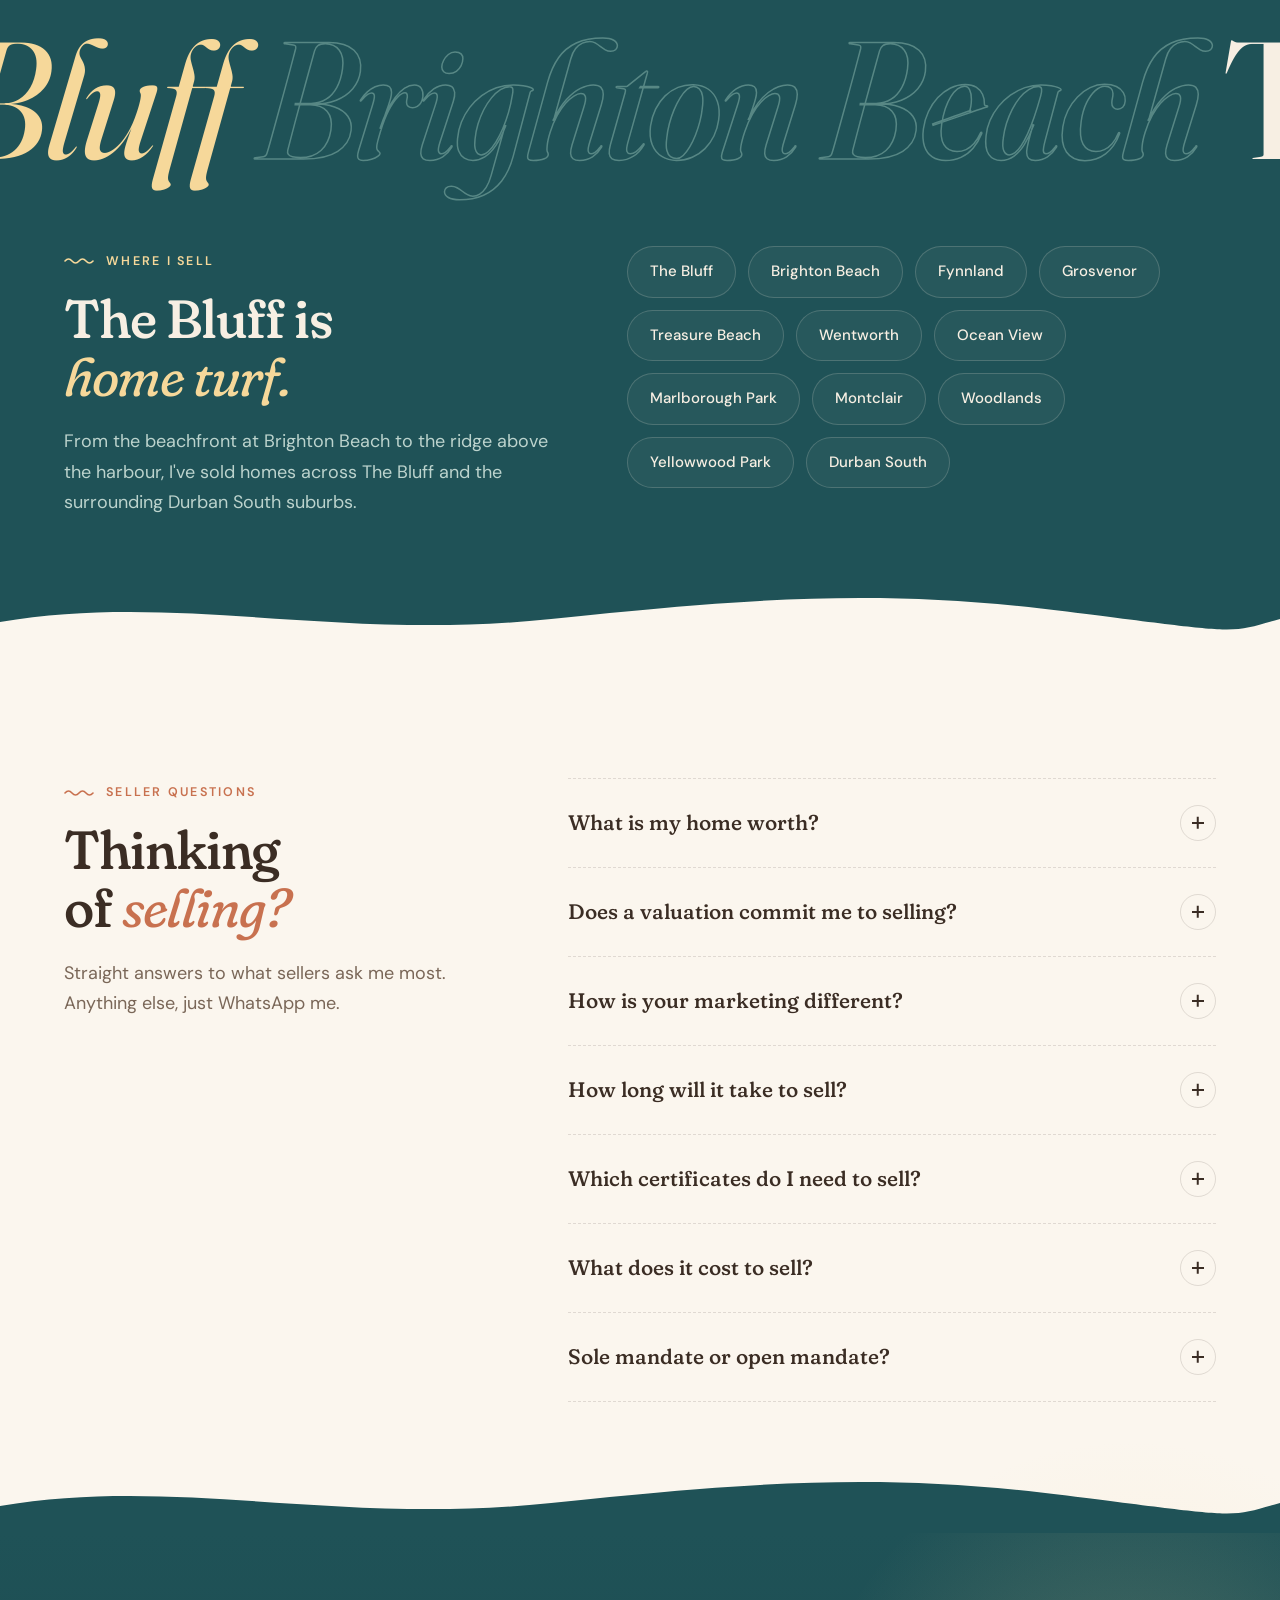
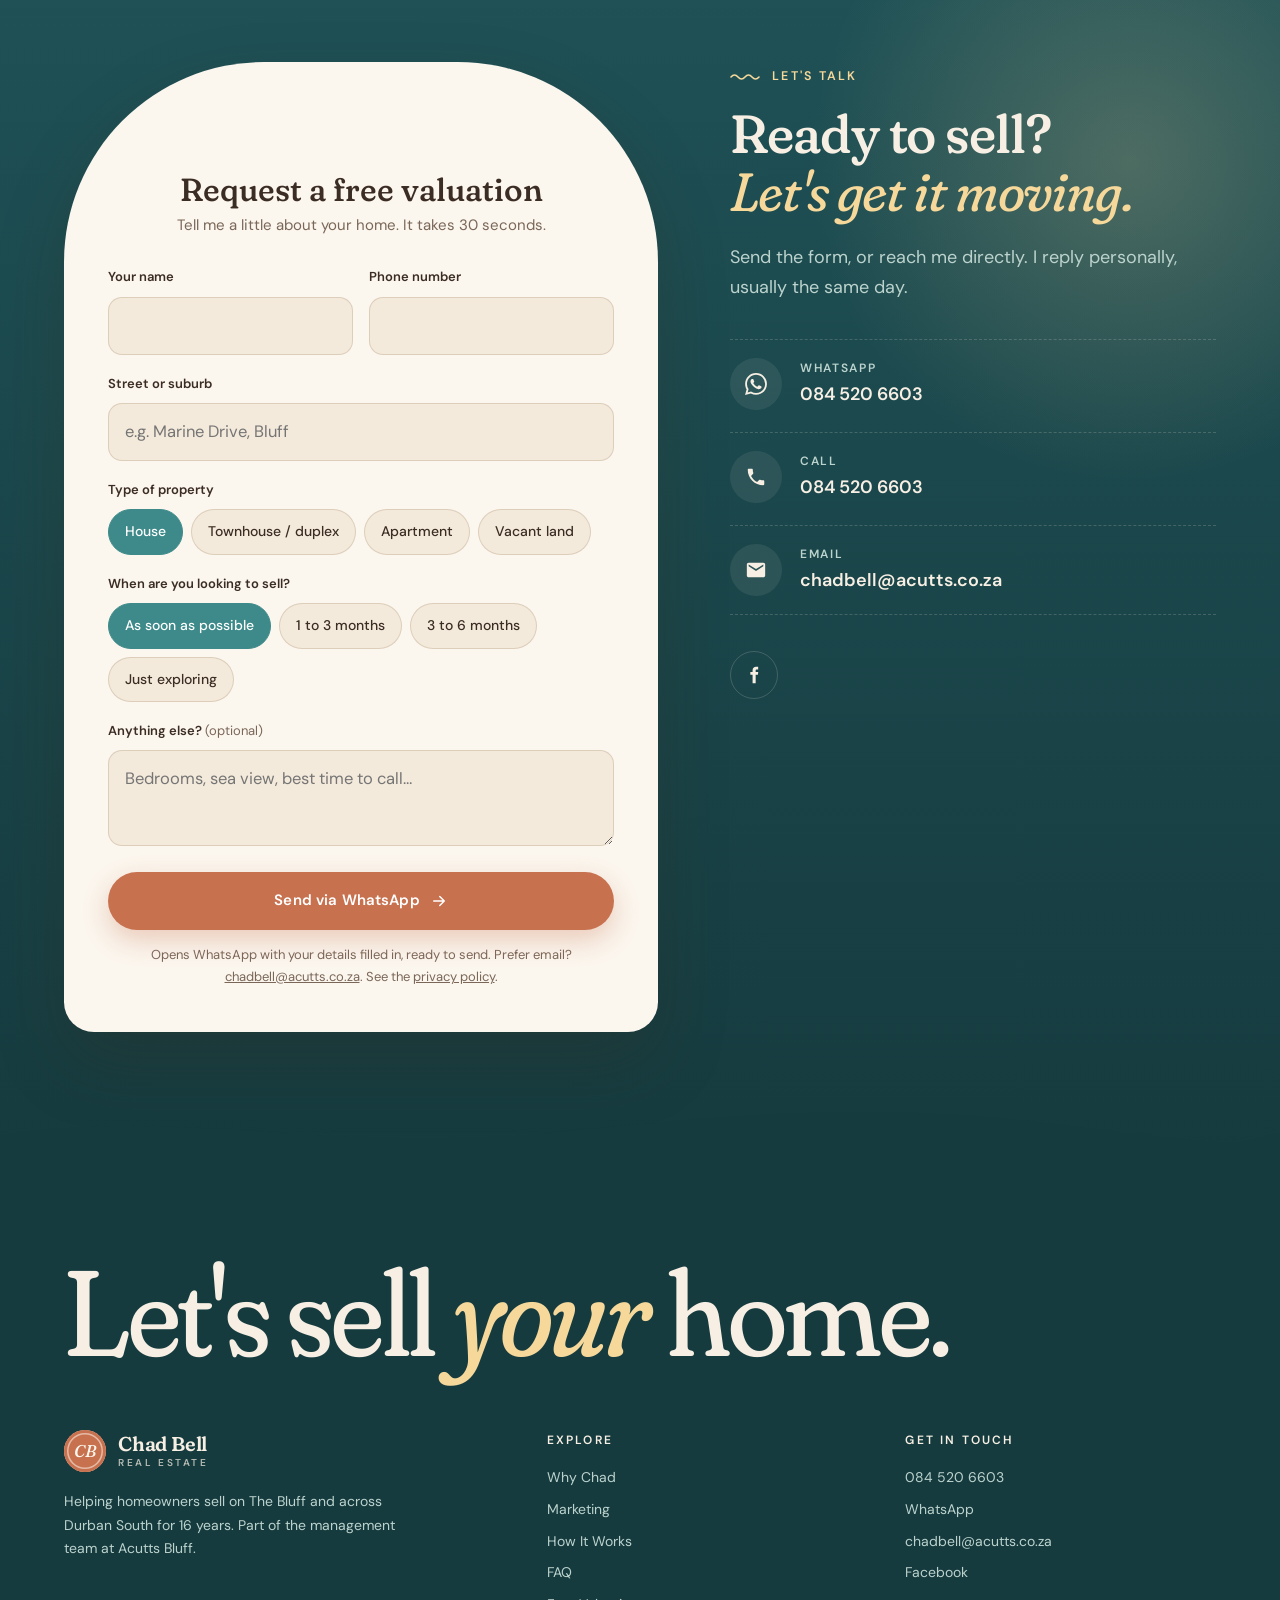
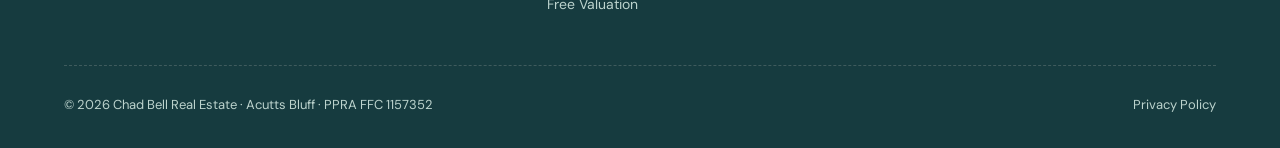
==== commit 5663ca7b: "Add: voted best real estate agent on The Bluff twice by the community In the hero proof list, marque" ====
--- a/index.html
+++ b/index.html
@@ -62,7 +62,7 @@
       "name": "Chad Bell",
       "jobTitle": "Property Practitioner",
       "worksFor": { "@type": "Organization", "name": "Acutts Bluff" },
-      "award": "Best Listing Agent nationwide (2025)"
+      "award": ["Best Listing Agent nationwide (2025)", "Voted best real estate agent on The Bluff by the community (twice)"]
     }
   }
   </script>
@@ -75,7 +75,7 @@
   <link rel="preconnect" href="https://fonts.gstatic.com" crossorigin />
   <link href="https://fonts.googleapis.com/css2?family=Caveat:wght@500;600&family=DM+Sans:opsz,wght@9..40,400;9..40,500;9..40,600;9..40,700&family=Fraunces:ital,opsz,wght,SOFT@0,9..144,400..700,100;1,9..144,400..700,100&display=swap" rel="stylesheet" />
 
-  <link rel="stylesheet" href="css/style.css?v=7" />
+  <link rel="stylesheet" href="css/style.css?v=8" />
 </head>
 <body>
   <!-- Google Tag Manager (noscript) -->
@@ -128,6 +128,7 @@
         </div>
         <ul class="hero__proof">
           <li><svg viewBox="0 0 24 24" width="18" height="18" fill="none" aria-hidden="true"><path d="M12 2l2.9 6.3 6.9.7-5.2 4.6 1.5 6.8L12 17l-6.1 3.4 1.5-6.8L2.2 9l6.9-.7L12 2z" fill="currentColor"/></svg>Best Listing Agent nationwide</li>
+          <li><svg viewBox="0 0 24 24" width="18" height="18" fill="none" aria-hidden="true"><path d="M12 21s-7.5-4.6-9.5-9.2C1 8.2 3.3 4.5 7 4.5c2 0 3.6 1.1 5 2.8 1.4-1.7 3-2.8 5-2.8 3.7 0 6 3.7 4.5 7.3C19.5 16.4 12 21 12 21z" fill="currentColor"/></svg>Voted best agent on The Bluff, twice</li>
           <li><svg viewBox="0 0 24 24" width="18" height="18" fill="none" aria-hidden="true"><path d="M20 6L9 17l-5-5" stroke="currentColor" stroke-width="2.4" stroke-linecap="round" stroke-linejoin="round"/></svg>Acutts Bluff management team</li>
         </ul>
       </div>
@@ -260,8 +261,8 @@
   <!-- MARQUEE -->
   <div class="marquee" aria-hidden="true">
     <div class="marquee__track">
-      <div class="marquee__group"><span>Best Listing Agent Nationwide</span><span>16 Years on The Bluff</span><span>Acutts Bluff Management</span><span>Social-First Marketing</span><span>Serious About Selling</span></div>
-      <div class="marquee__group"><span>Best Listing Agent Nationwide</span><span>16 Years on The Bluff</span><span>Acutts Bluff Management</span><span>Social-First Marketing</span><span>Serious About Selling</span></div>
+      <div class="marquee__group"><span>Best Listing Agent Nationwide</span><span>Voted Best Agent on The Bluff, Twice</span><span>16 Years on The Bluff</span><span>Acutts Bluff Management</span><span>Social-First Marketing</span><span>Serious About Selling</span></div>
+      <div class="marquee__group"><span>Best Listing Agent Nationwide</span><span>Voted Best Agent on The Bluff, Twice</span><span>16 Years on The Bluff</span><span>Acutts Bluff Management</span><span>Social-First Marketing</span><span>Serious About Selling</span></div>
     </div>
   </div>
 
@@ -320,7 +321,7 @@
         <article class="why-card">
           <span class="why-card__icon" aria-hidden="true"><svg viewBox="0 0 24 24" width="26" height="26" fill="none" stroke="currentColor" stroke-width="1.8" stroke-linecap="round" stroke-linejoin="round"><path d="M8 21h8M12 17v4M7 4h10v5a5 5 0 01-10 0V4zM17 5h3v2a3 3 0 01-3 3M7 5H4v2a3 3 0 003 3"/></svg></span>
           <h3>Award-winning listing agent</h3>
-          <p>Recognised as Best Listing Agent nationwide for several years, and the current holder of the title. Sellers keep trusting me with their homes, and that recognition is the result.</p>
+          <p>Recognised as Best Listing Agent nationwide for several years, and the current holder of the title. Closer to home, my community has voted me the best real estate agent on The Bluff twice.</p>
         </article>
         <article class="why-card">
           <span class="why-card__icon" aria-hidden="true"><svg viewBox="0 0 24 24" width="26" height="26" fill="none" stroke="currentColor" stroke-width="1.8" stroke-linecap="round" stroke-linejoin="round"><path d="M3 11l9-7 9 7"/><path d="M5 10v10h14V10"/><path d="M10 20v-5h4v5"/></svg></span>
@@ -403,6 +404,7 @@
         <p class="eyebrow">Award-winning</p>
         <h2 class="section__heading">Best Listing Agent <em>nationwide.</em> Again.</h2>
         <p>I've been named <strong>Best Listing Agent nationwide</strong> for several years, most recently in 2025, so I'm the current holder of the award.</p>
+        <p>Closer to home, my own community has <strong>voted me the best real estate agent on The Bluff, twice</strong>. That one comes from the people who live here.</p>
         <p>A listing award is earned one seller at a time: homeowners choosing to trust me with their biggest asset. When you list with me, you get the same approach that earned it.</p>
         <a href="#valuation" class="btn btn--primary" data-magnetic>Talk to me about selling</a>
       </div>
--- a/css/style.css
+++ b/css/style.css
@@ -240,7 +240,7 @@
 .hero__sub { font-size: clamp(17px, 1.4vw, 19px); color: var(--text-muted); max-width: 560px; margin-bottom: 38px; }
 .hero__sub strong { color: var(--text); font-weight: 600; }
 .hero__actions { display: flex; flex-wrap: wrap; gap: 14px; margin-bottom: 40px; }
-.hero__proof { display: flex; flex-wrap: wrap; gap: 28px; font-size: 14px; color: var(--text-muted); }
+.hero__proof { display: flex; flex-wrap: wrap; gap: 12px 28px; font-size: 14px; color: var(--text-muted); }
 .hero__proof li { display: flex; align-items: center; gap: 10px; }
 .hero__proof svg { color: var(--sun); flex-shrink: 0; }
 
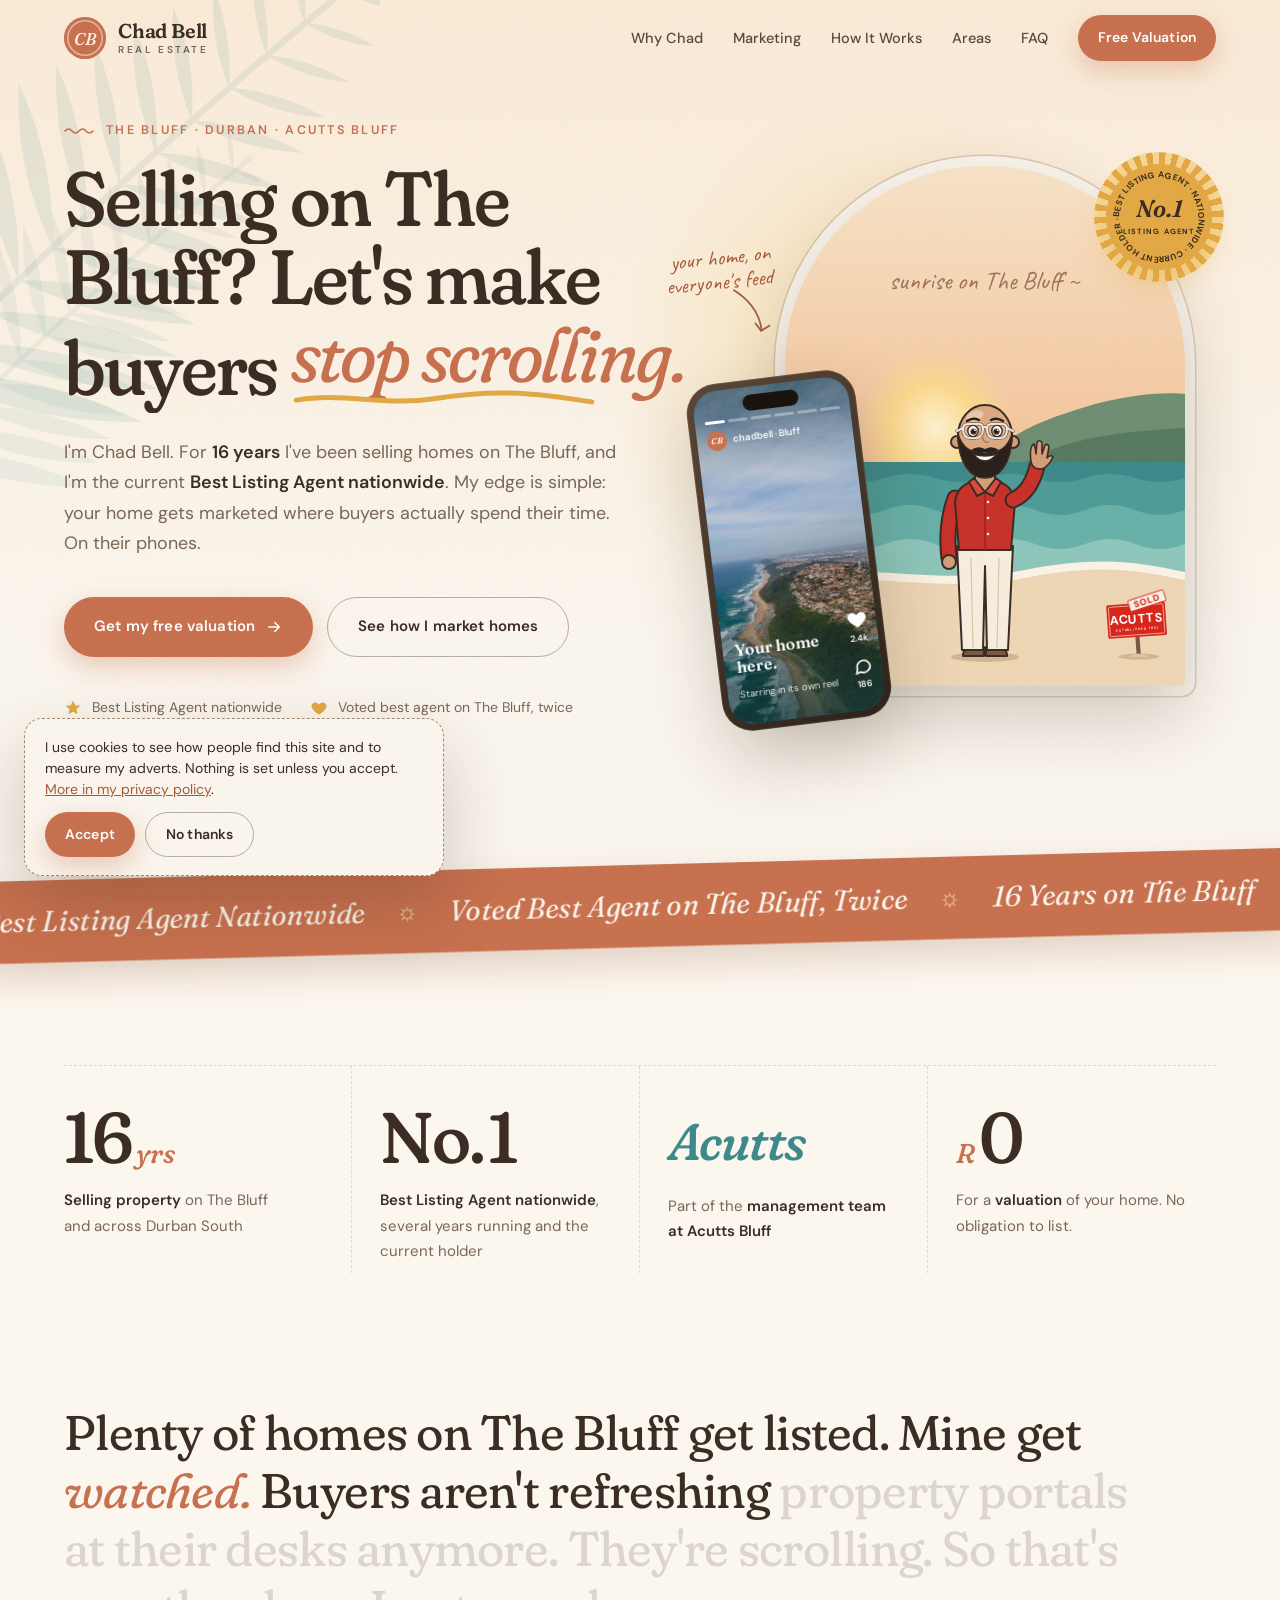
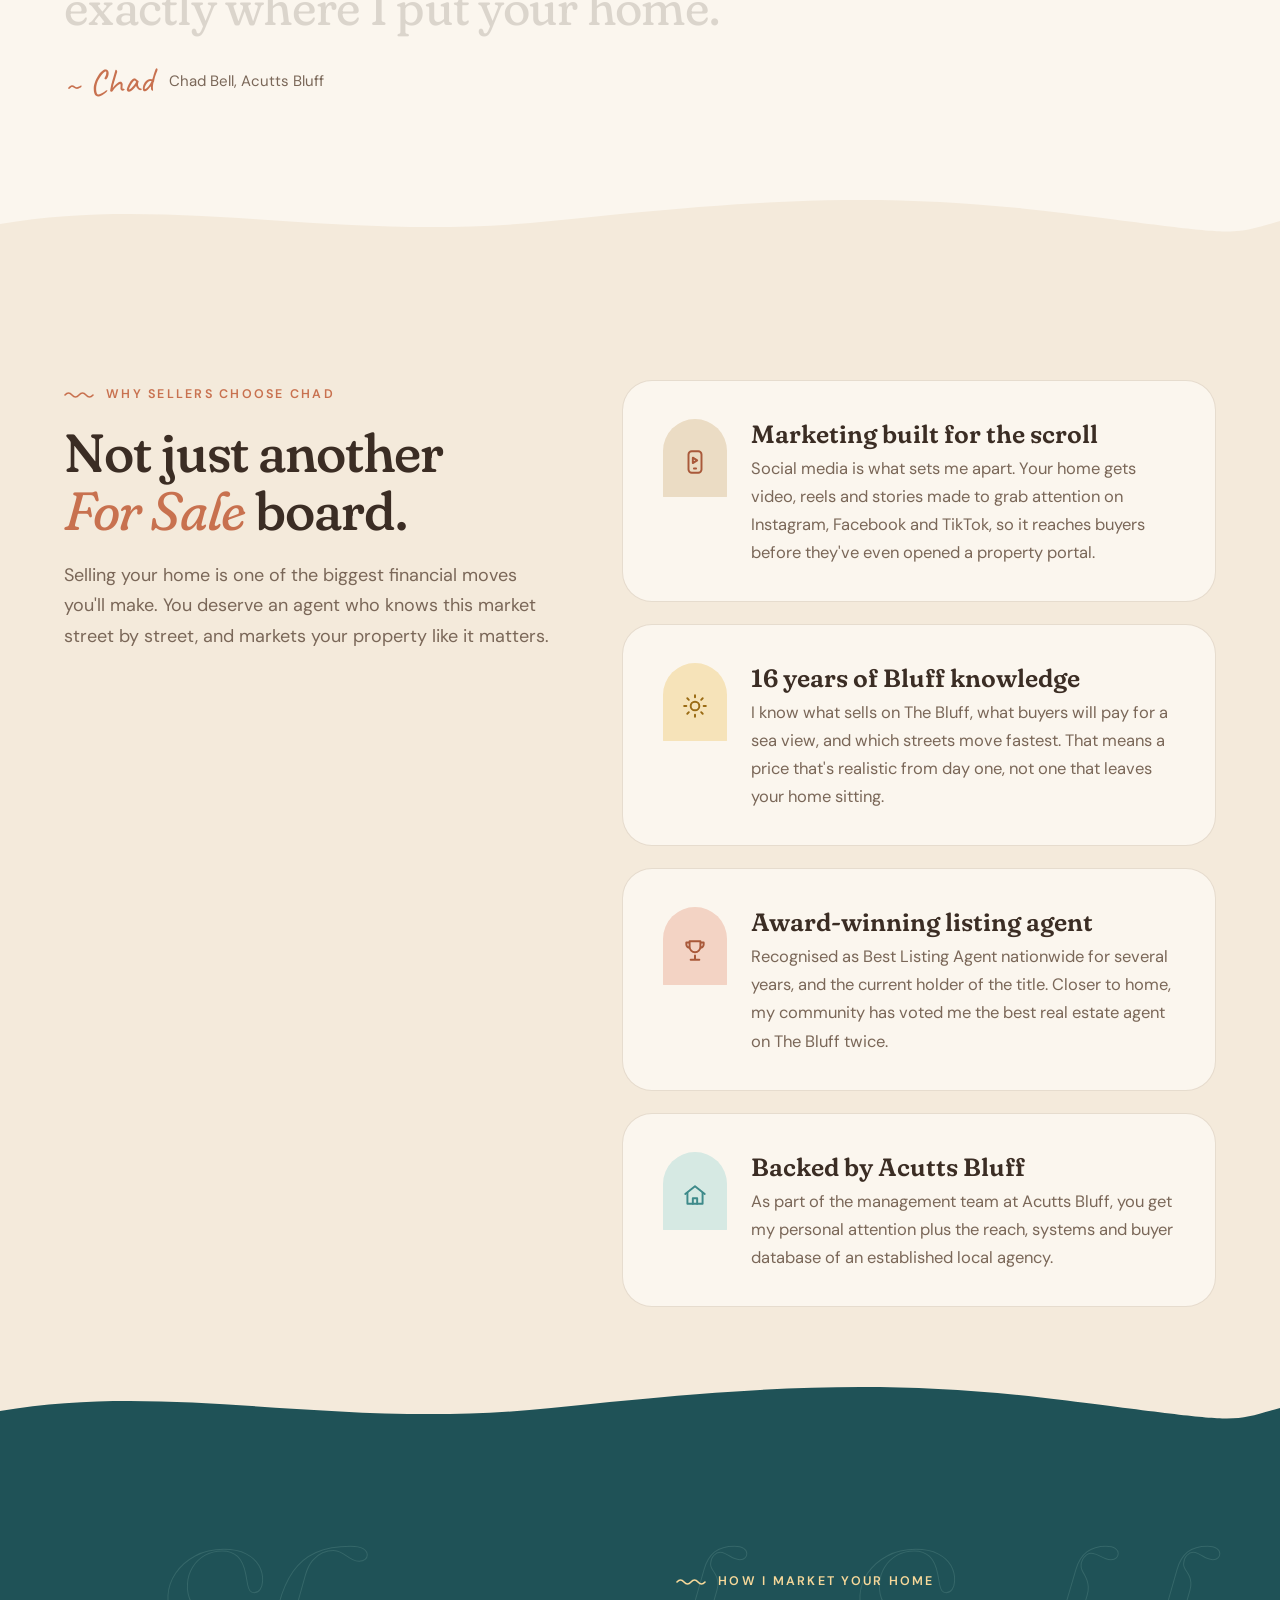
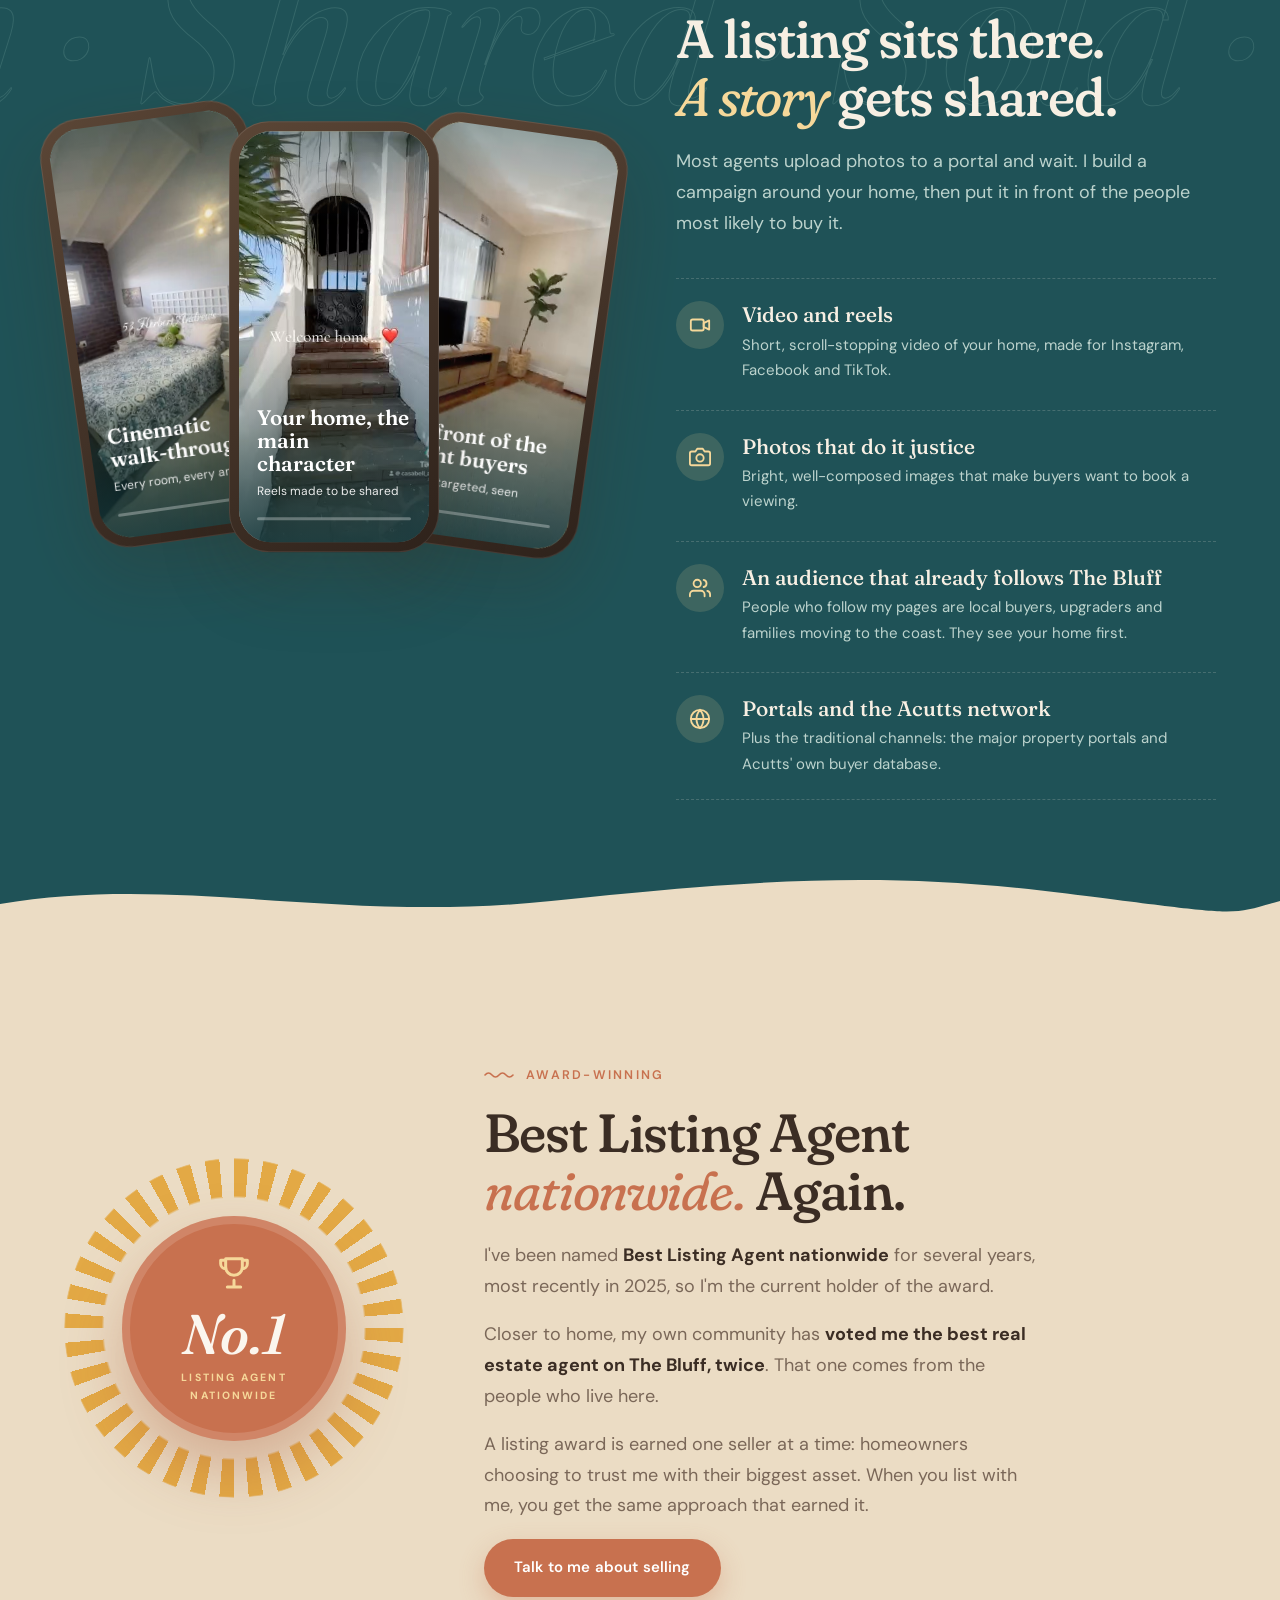
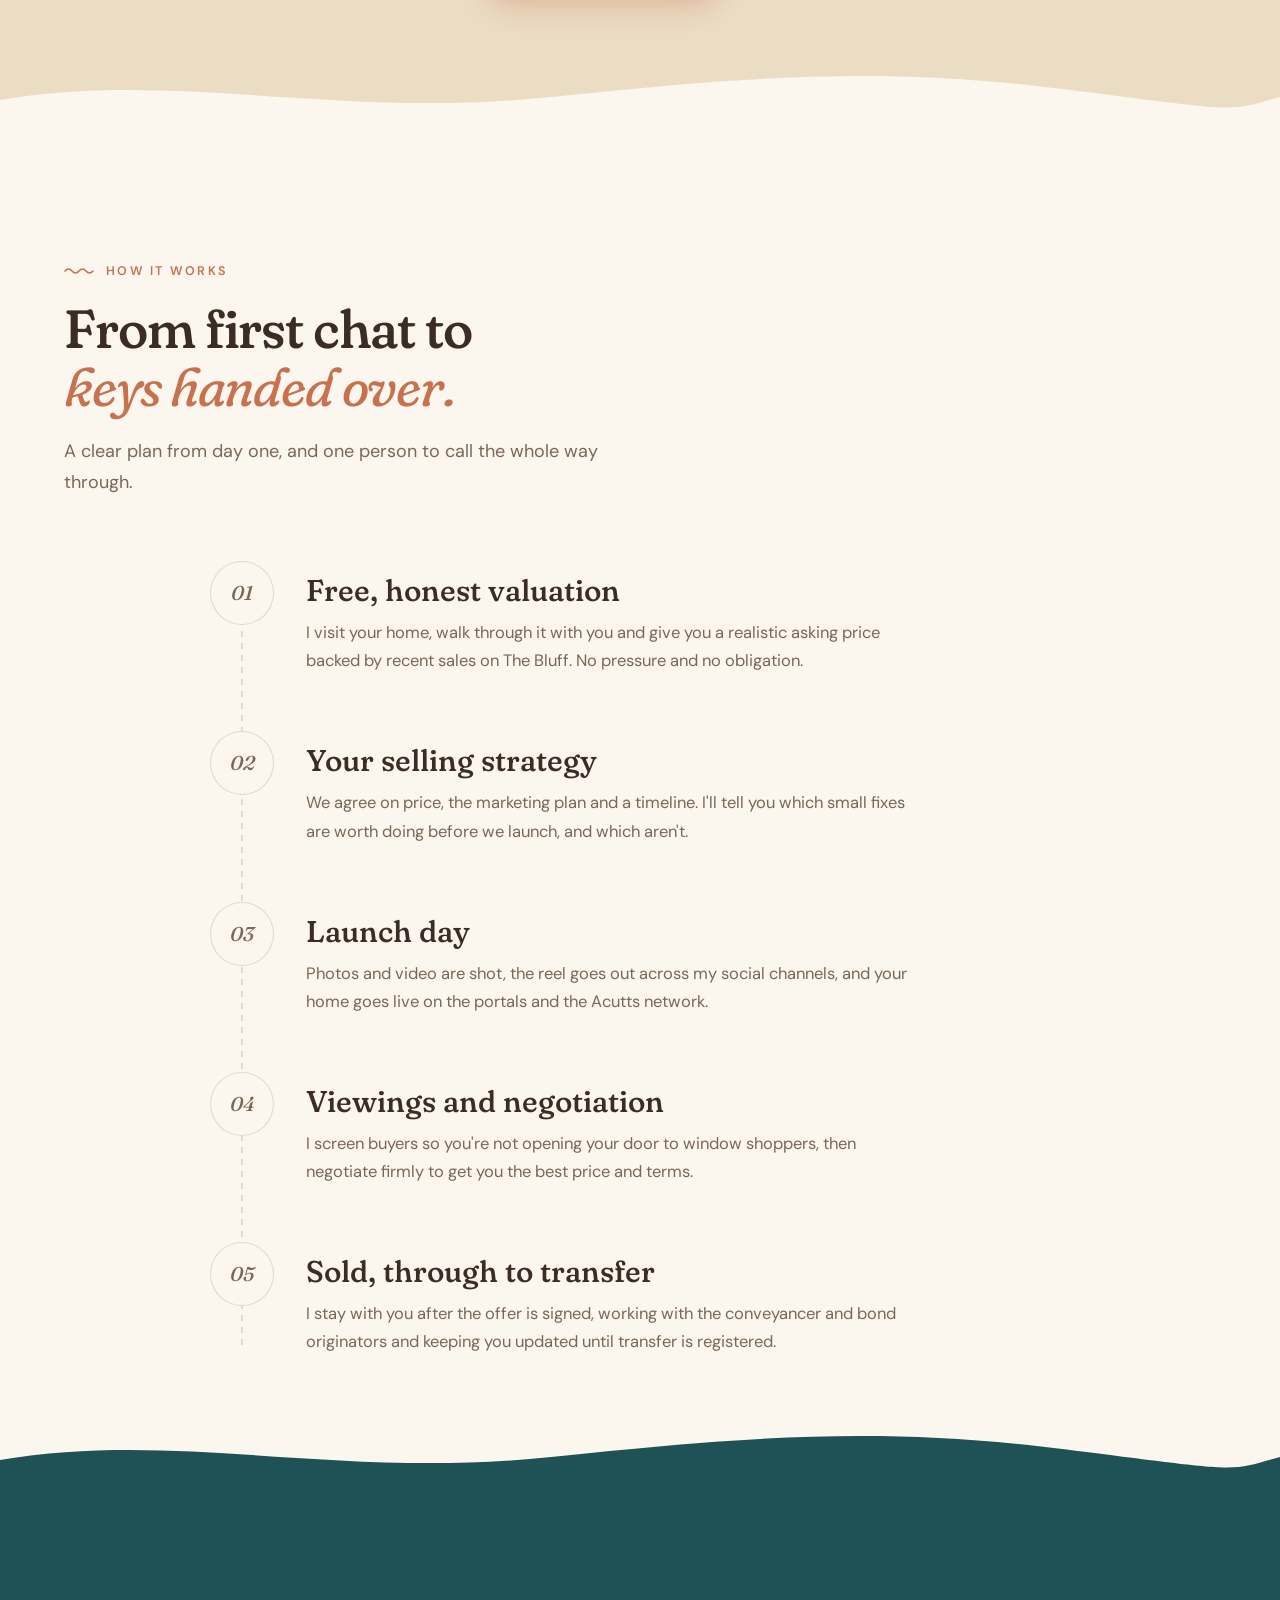
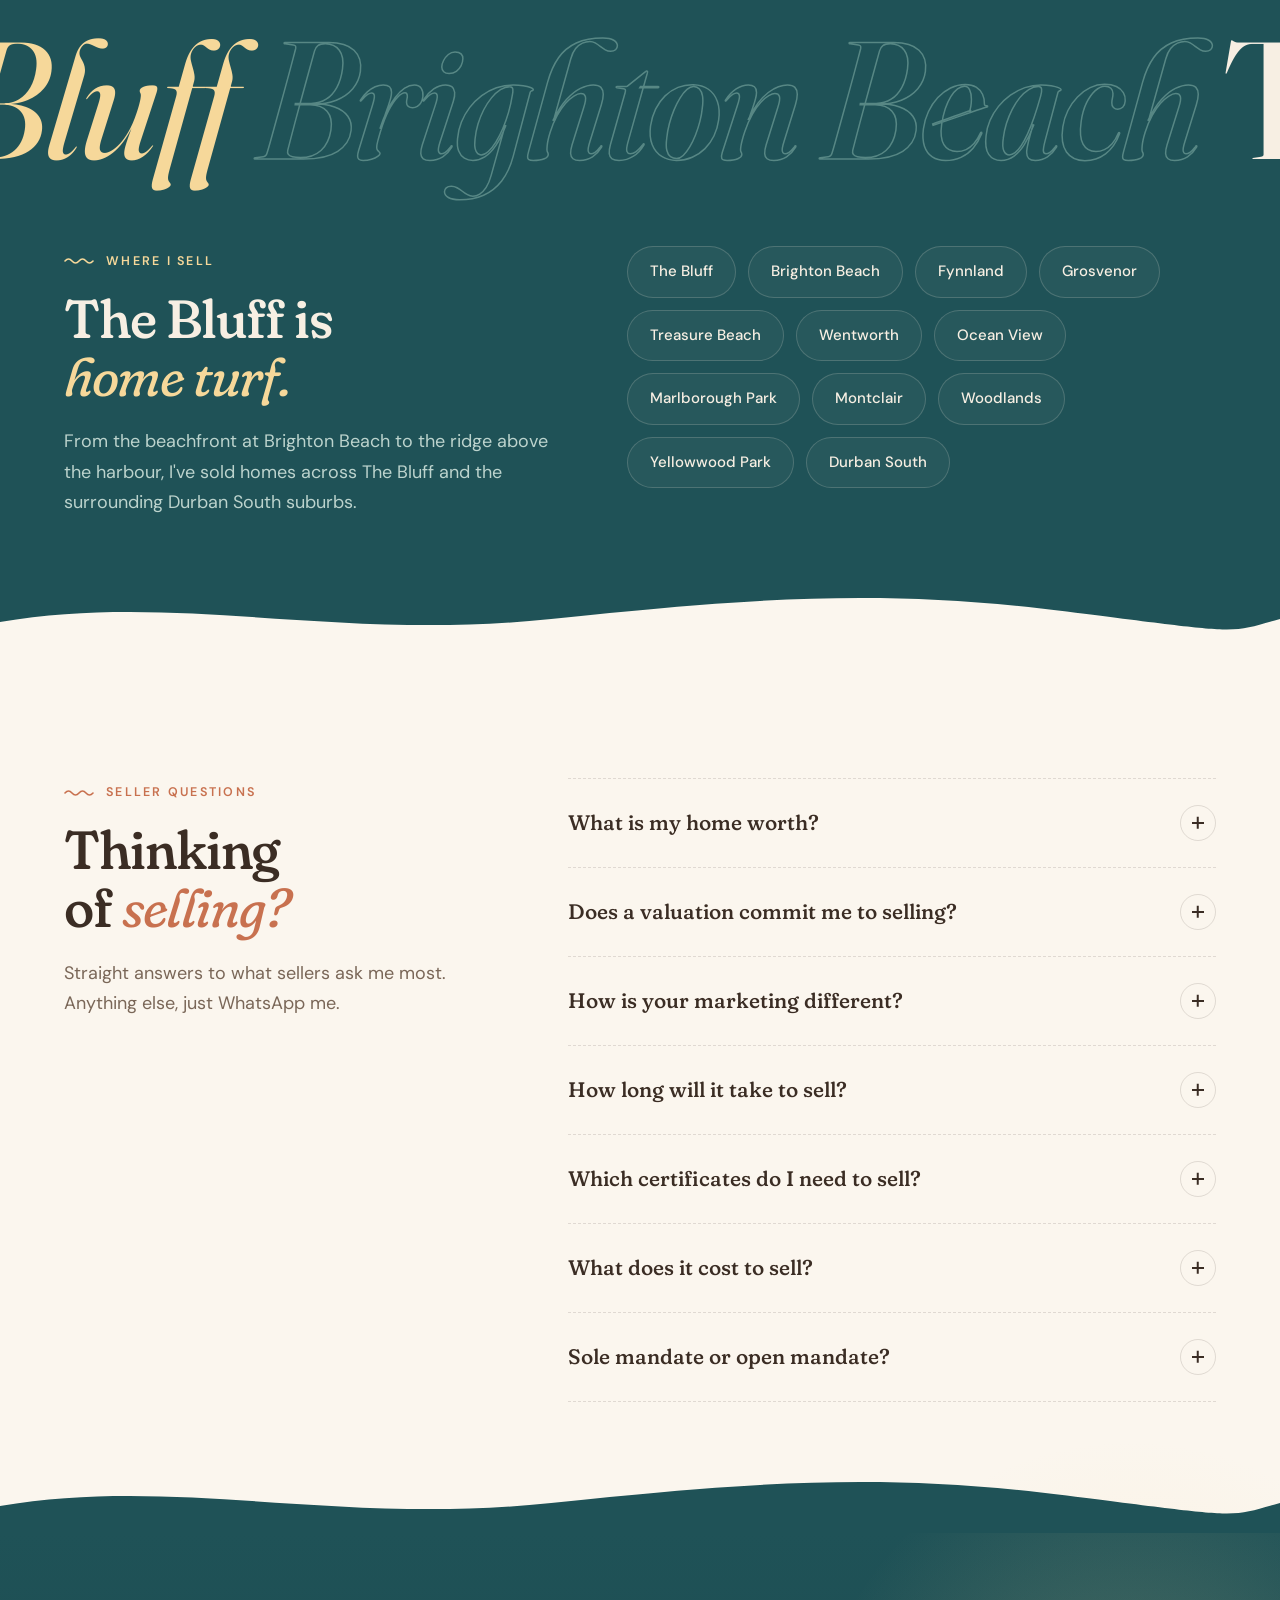
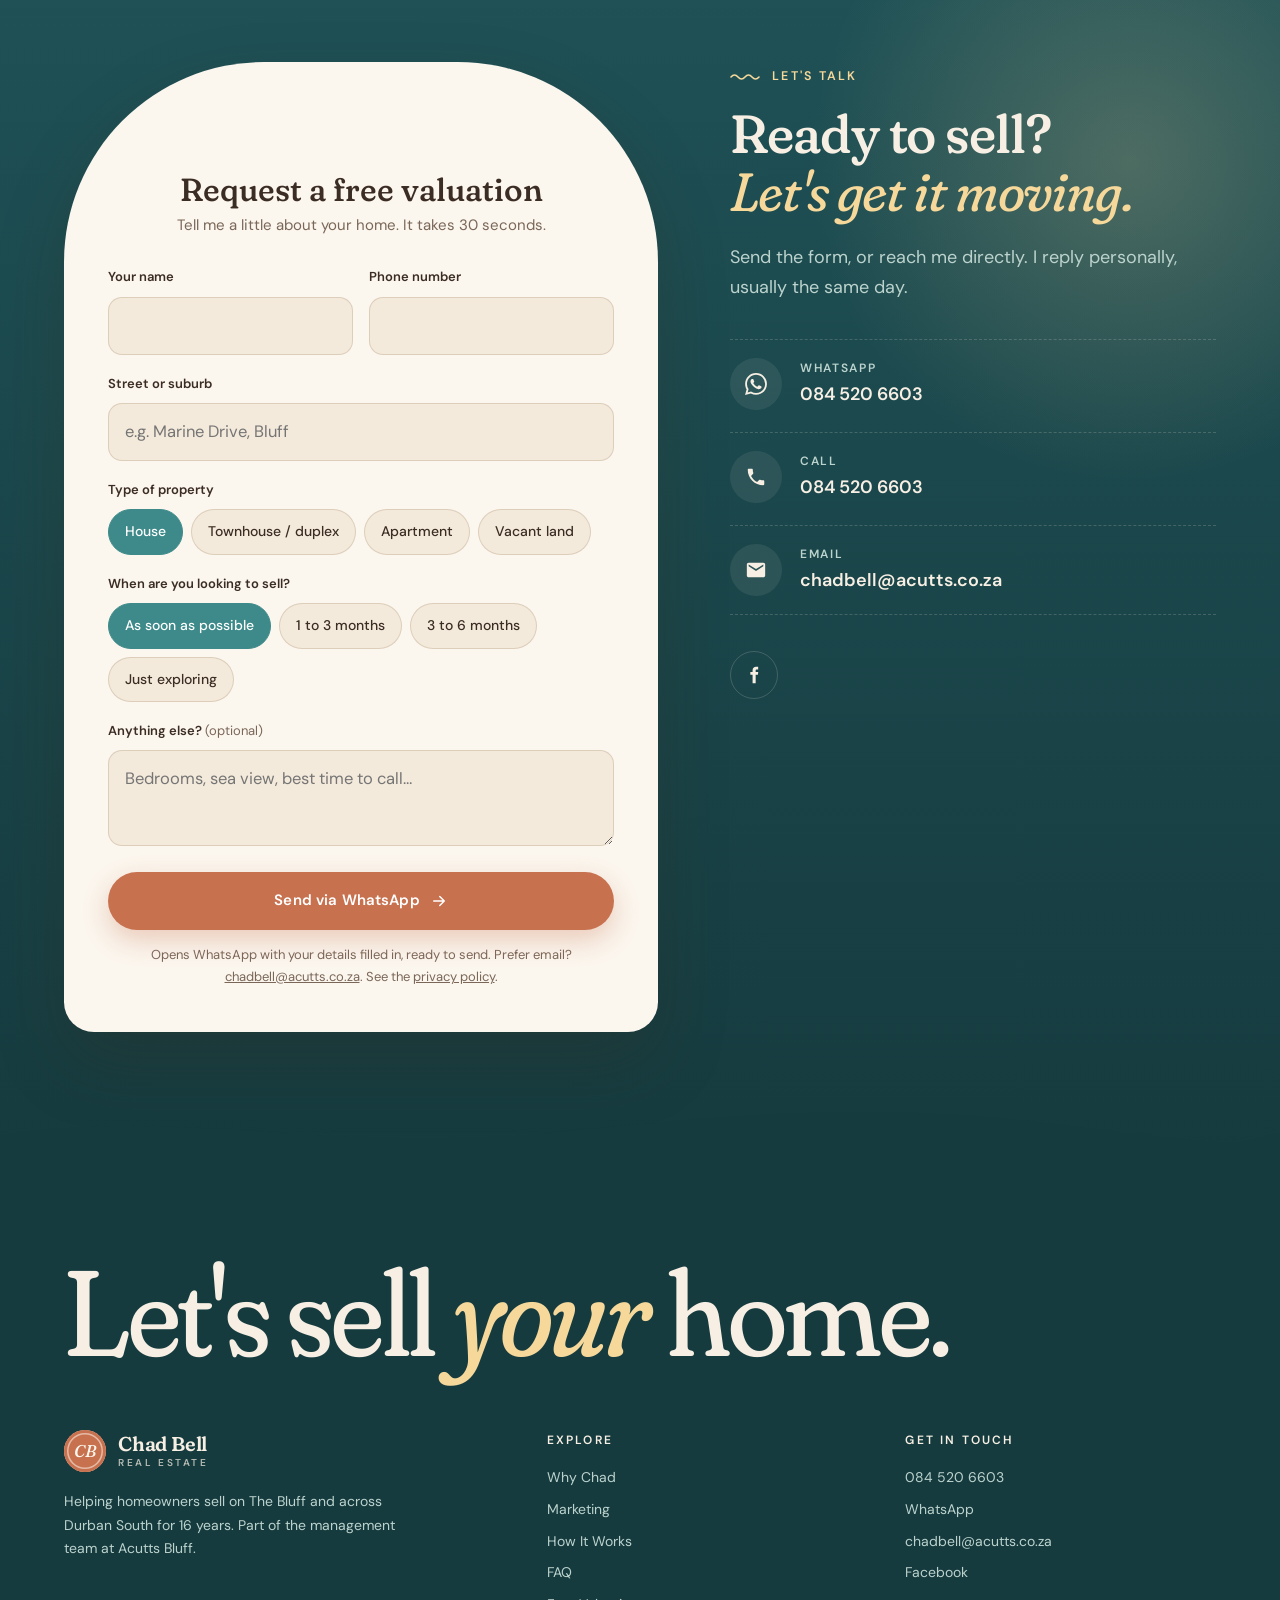
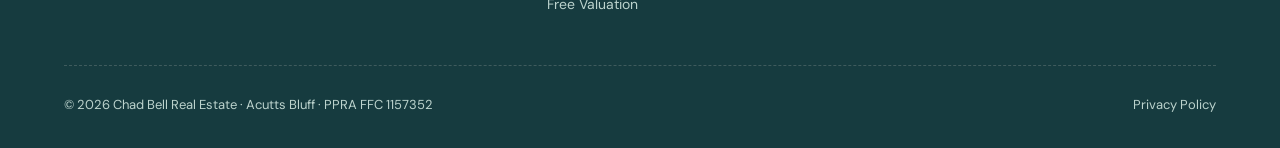
==== commit 63d17361: "Marketing phones: Chad's three property reels play on the phones Silent 360x640 MP4 loops (~1.7MB ea" ====
--- a/index.html
+++ b/index.html
@@ -75,7 +75,7 @@
   <link rel="preconnect" href="https://fonts.gstatic.com" crossorigin />
   <link href="https://fonts.googleapis.com/css2?family=Caveat:wght@500;600&family=DM+Sans:opsz,wght@9..40,400;9..40,500;9..40,600;9..40,700&family=Fraunces:ital,opsz,wght,SOFT@0,9..144,400..700,100;1,9..144,400..700,100&display=swap" rel="stylesheet" />
 
-  <link rel="stylesheet" href="css/style.css?v=8" />
+  <link rel="stylesheet" href="css/style.css?v=9" />
 </head>
 <body>
   <!-- Google Tag Manager (noscript) -->
@@ -340,21 +340,21 @@
       <div class="marketing__phones" aria-hidden="true">
         <div class="phone" data-float="0">
           <div class="phone__screen"><div class="mini-screen mini-screen--a">
-            <div class="mini-screen__icon"><svg viewBox="0 0 24 24" width="26" height="26" fill="none" stroke="currentColor" stroke-width="2" stroke-linecap="round" stroke-linejoin="round"><rect x="2" y="6" width="14" height="12" rx="2"/><path d="M16 10l6-3v10l-6-3z"/></svg></div>
+            <video class="mini-screen__video" muted loop playsinline preload="none" poster="videos/reel-1.jpg" data-src="videos/reel-1.mp4"></video>
             <strong>Cinematic walk-through</strong><span>Every room, every angle</span>
             <div class="mini-screen__bar"></div>
           </div></div>
         </div>
         <div class="phone" data-float="1">
           <div class="phone__screen"><div class="mini-screen mini-screen--b">
-            <div class="mini-screen__icon"><svg viewBox="0 0 24 24" width="26" height="26" fill="none" stroke="currentColor" stroke-width="2" stroke-linecap="round" stroke-linejoin="round"><path d="M3 12l9-8 9 8M5 10v10h14V10"/></svg></div>
+            <video class="mini-screen__video" muted loop playsinline preload="none" poster="videos/reel-2.jpg" data-src="videos/reel-2.mp4"></video>
             <strong>Your home, the main character</strong><span>Reels made to be shared</span>
             <div class="mini-screen__bar"></div>
           </div></div>
         </div>
         <div class="phone" data-float="2">
           <div class="phone__screen"><div class="mini-screen mini-screen--c">
-            <div class="mini-screen__icon"><svg viewBox="0 0 24 24" width="26" height="26" fill="none" stroke="currentColor" stroke-width="2" stroke-linecap="round" stroke-linejoin="round"><circle cx="12" cy="12" r="9"/><circle cx="12" cy="12" r="4"/><path d="M12 3v2M12 19v2M3 12h2M19 12h2"/></svg></div>
+            <video class="mini-screen__video" muted loop playsinline preload="none" poster="videos/reel-3.jpg" data-src="videos/reel-3.mp4"></video>
             <strong>In front of the right buyers</strong><span>Local, targeted, seen</span>
             <div class="mini-screen__bar"></div>
           </div></div>
--- a/css/style.css
+++ b/css/style.css
@@ -462,12 +462,17 @@
 .mini-screen--b { background: linear-gradient(180deg, #F2C59A, var(--clay) 55%, #7A3E28); }
 .mini-screen--c { background: linear-gradient(200deg, var(--sun-light), var(--sun) 45%, #8F6420); }
 .mini-screen__icon { width: 54px; height: 64px; border-radius: 999px 999px 10px 10px; background: rgba(255,255,255,.2); display: grid; place-items: center; margin-bottom: auto; margin-top: 40px; }
+/* Chad's reels play on the three phones (videos/reel-*.mp4, started by js/main.js
+   when the section scrolls into view); the shade keeps the caption readable */
+.mini-screen__video { position: absolute; inset: 0; width: 100%; height: 100%; object-fit: cover; z-index: 0; }
+.mini-screen::before { content: ''; position: absolute; inset: 0; z-index: 1; pointer-events: none;
+  background: linear-gradient(180deg, rgba(22,59,63,.35) 0%, rgba(22,59,63,0) 22%, rgba(22,59,63,0) 52%, rgba(22,59,63,.85) 100%); }
+.mini-screen > :not(video) { position: relative; z-index: 2; }
+.mini-screen__video + strong { margin-top: auto; }
 .mini-screen strong { font-family: var(--font-display); font-weight: 600; font-size: 21px; line-height: 1.1; display: block; margin-bottom: 6px; }
 .mini-screen span { font-size: 12px; opacity: .9; }
 .mini-screen__bar { height: 3px; border-radius: 3px; background: rgba(255,255,255,.3); margin-top: 16px; overflow: hidden; }
-.mini-screen__bar::after { content: ''; display: block; height: 100%; background: var(--white); animation: story 6s linear infinite; transform: scaleX(0); transform-origin: left; }
-.phone:nth-child(2) .mini-screen__bar::after { animation-delay: -2s; }
-.phone:nth-child(3) .mini-screen__bar::after { animation-delay: -4s; }
+.mini-screen__bar::after { content: ''; display: block; height: 100%; background: var(--white); transform: scaleX(var(--progress, 0)); transform-origin: left; }
 .feature-list { display: grid; gap: 4px; margin-top: 40px; }
 .feature {
   display: grid; grid-template-columns: 48px 1fr; gap: 18px; align-items: start;
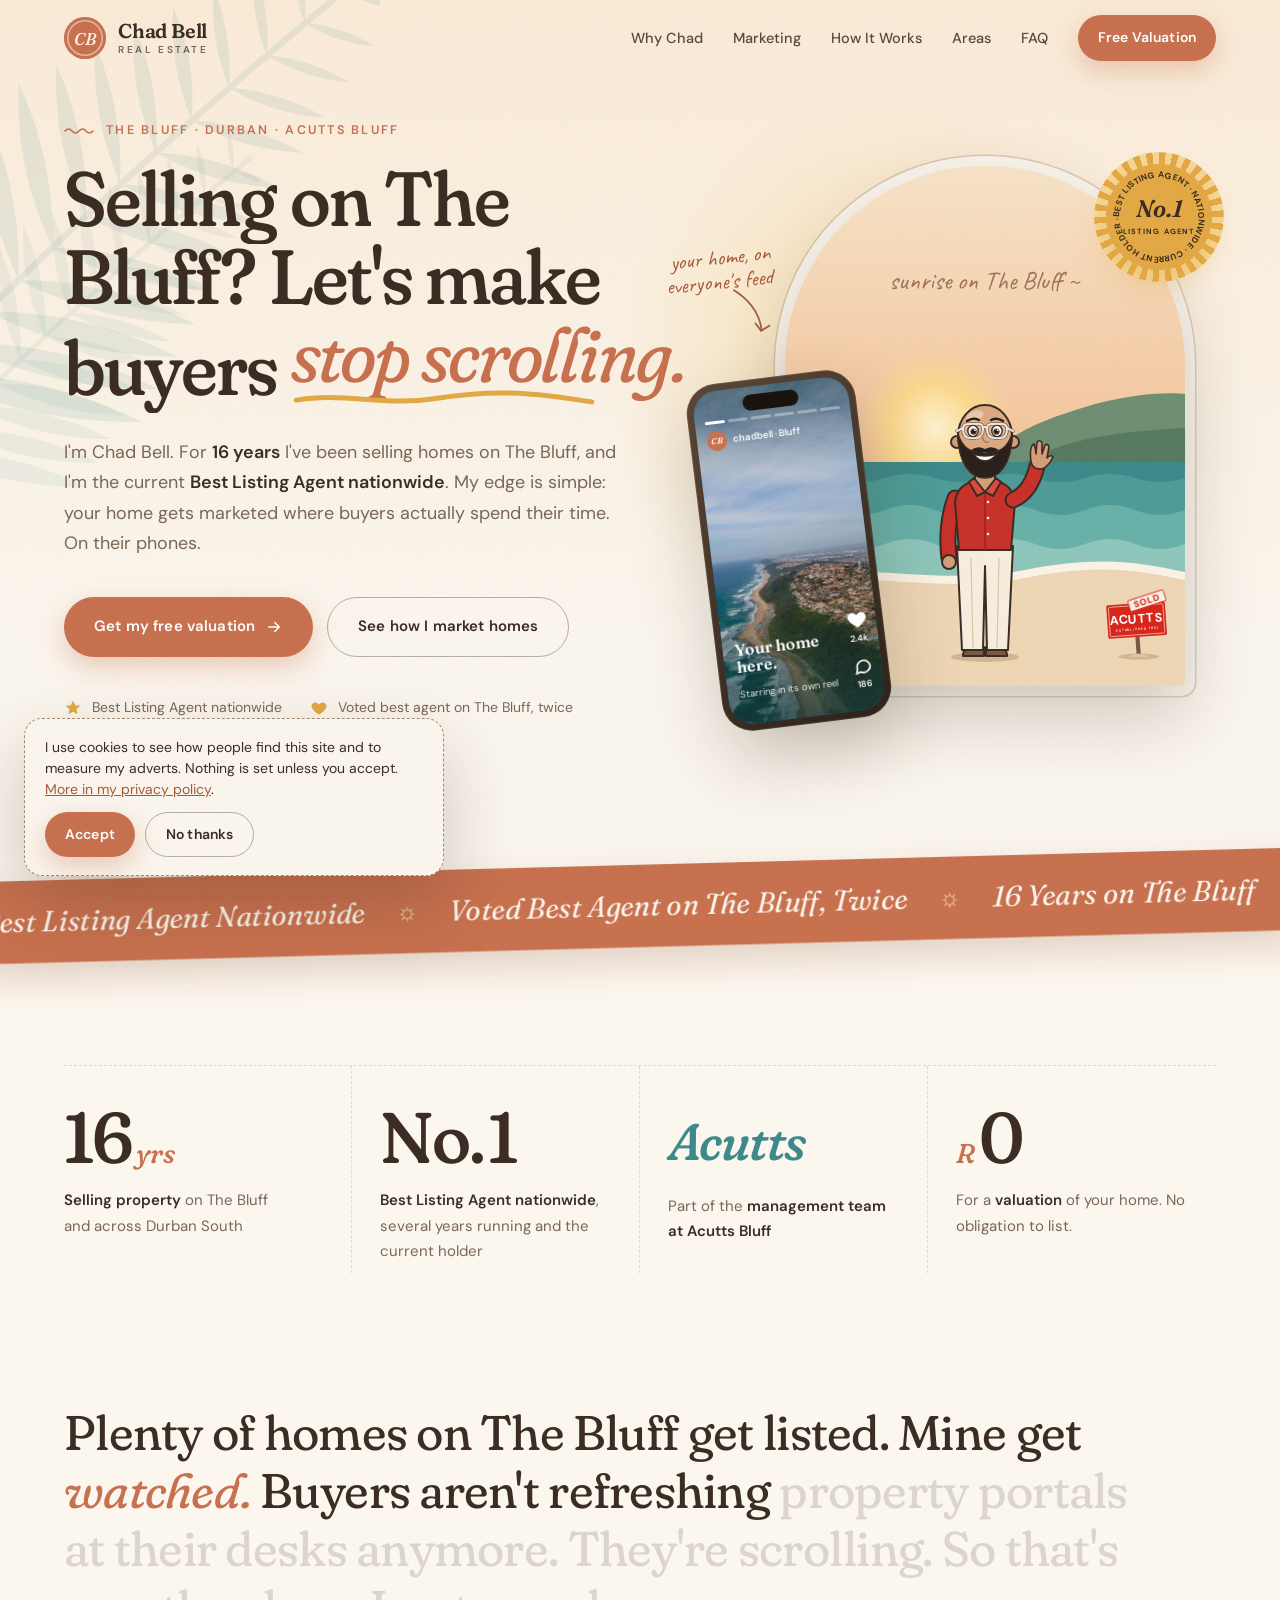
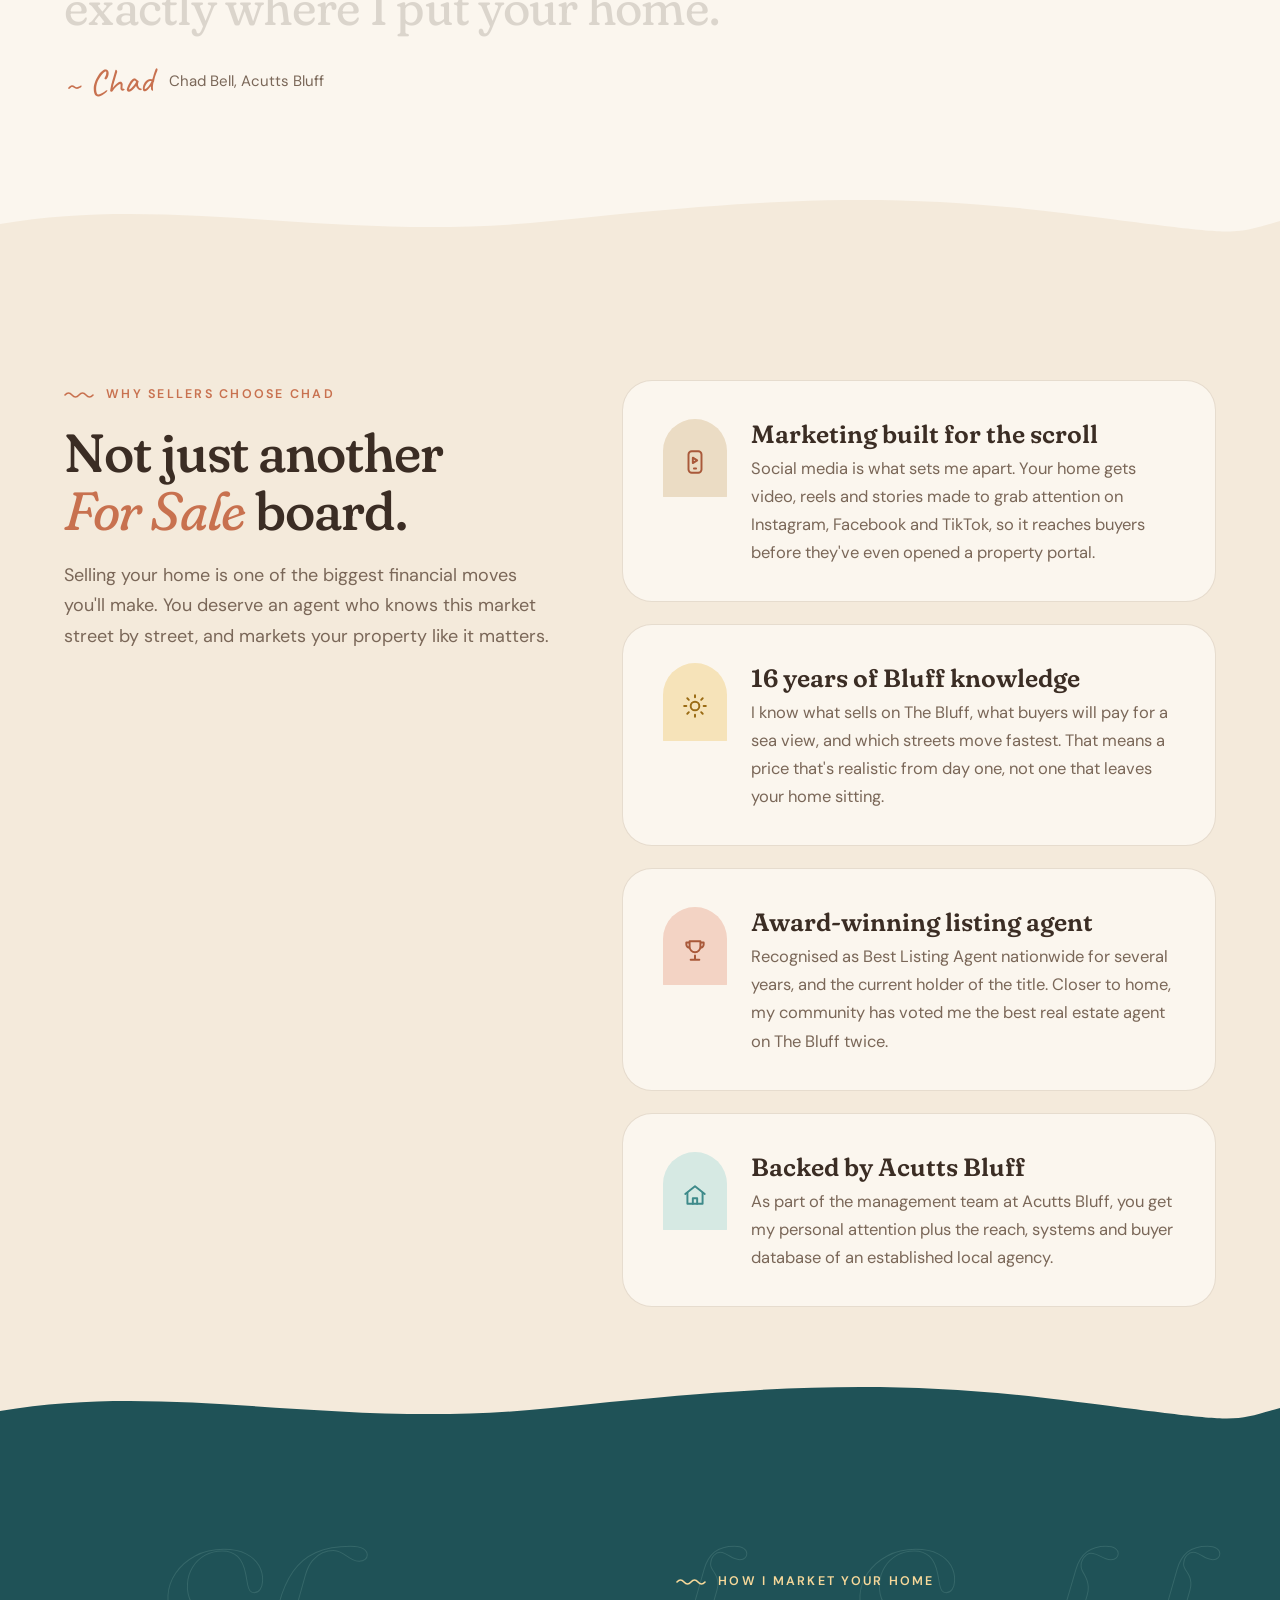
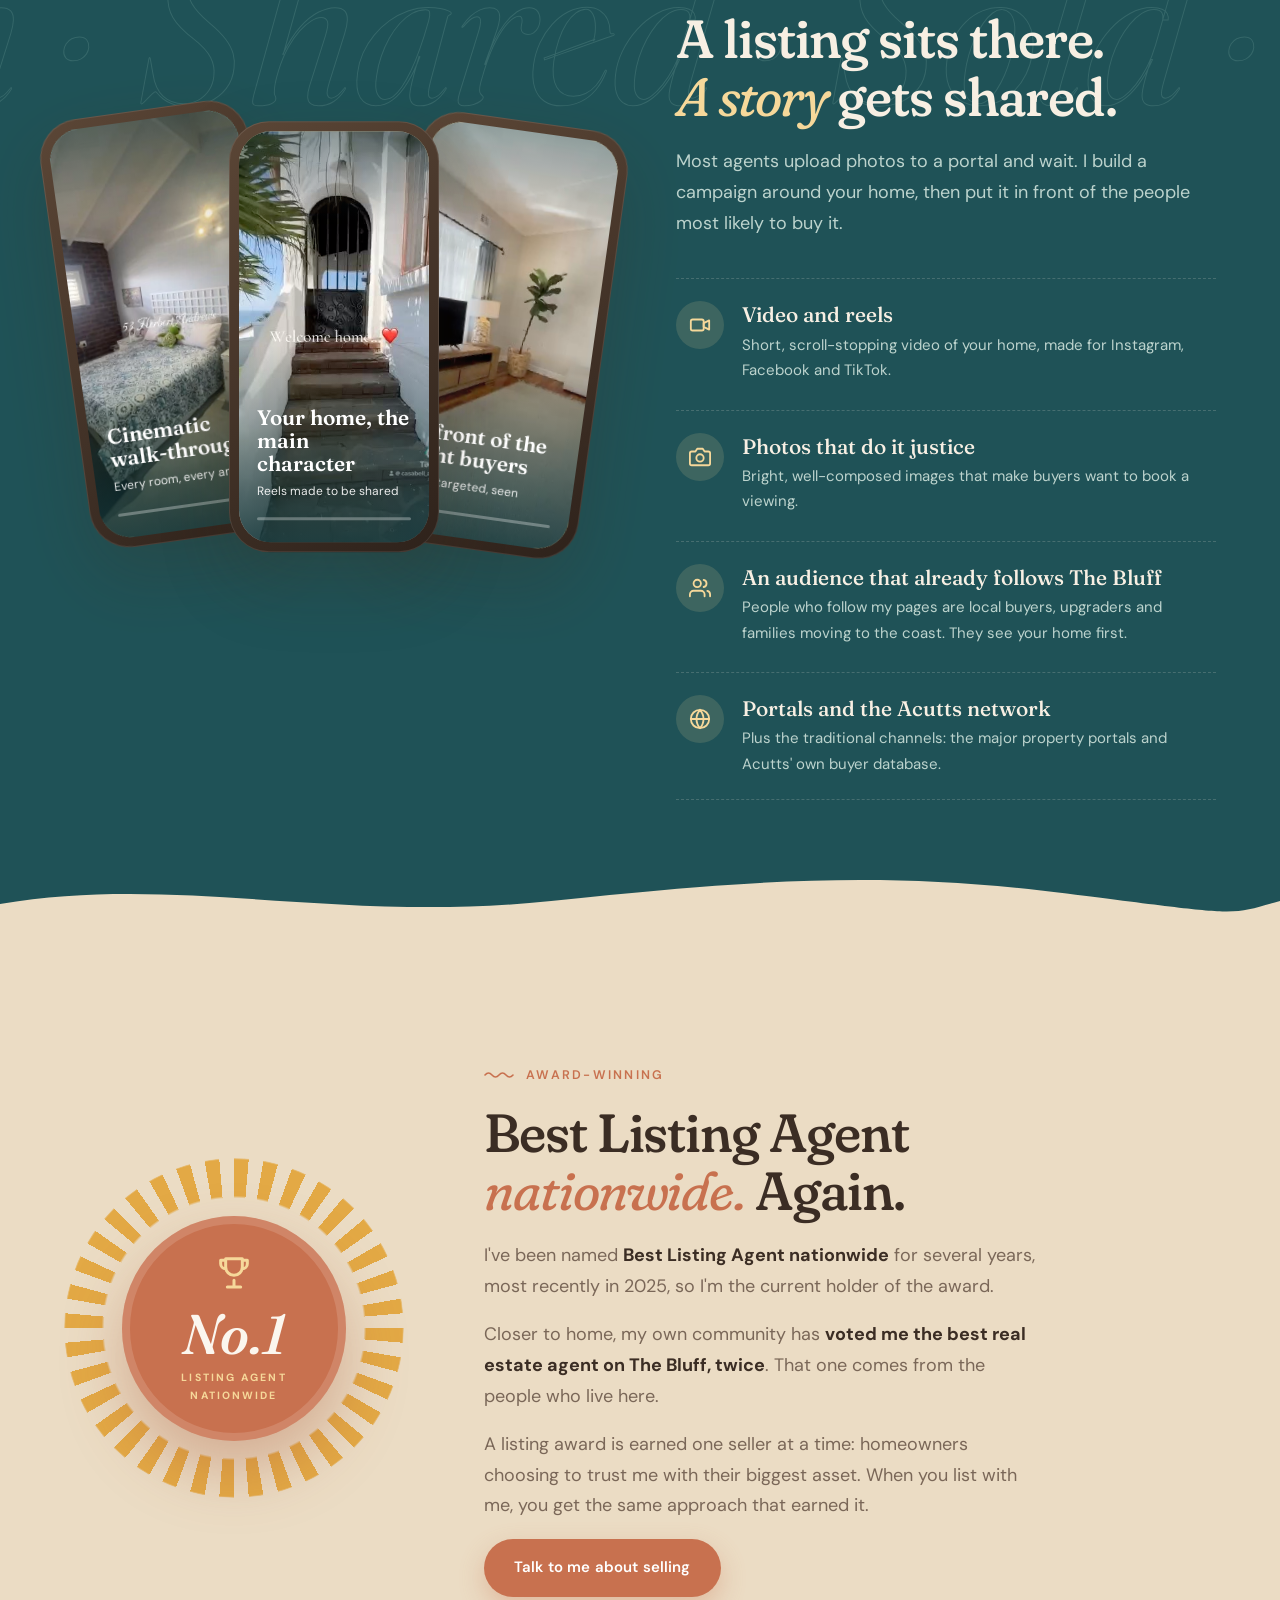
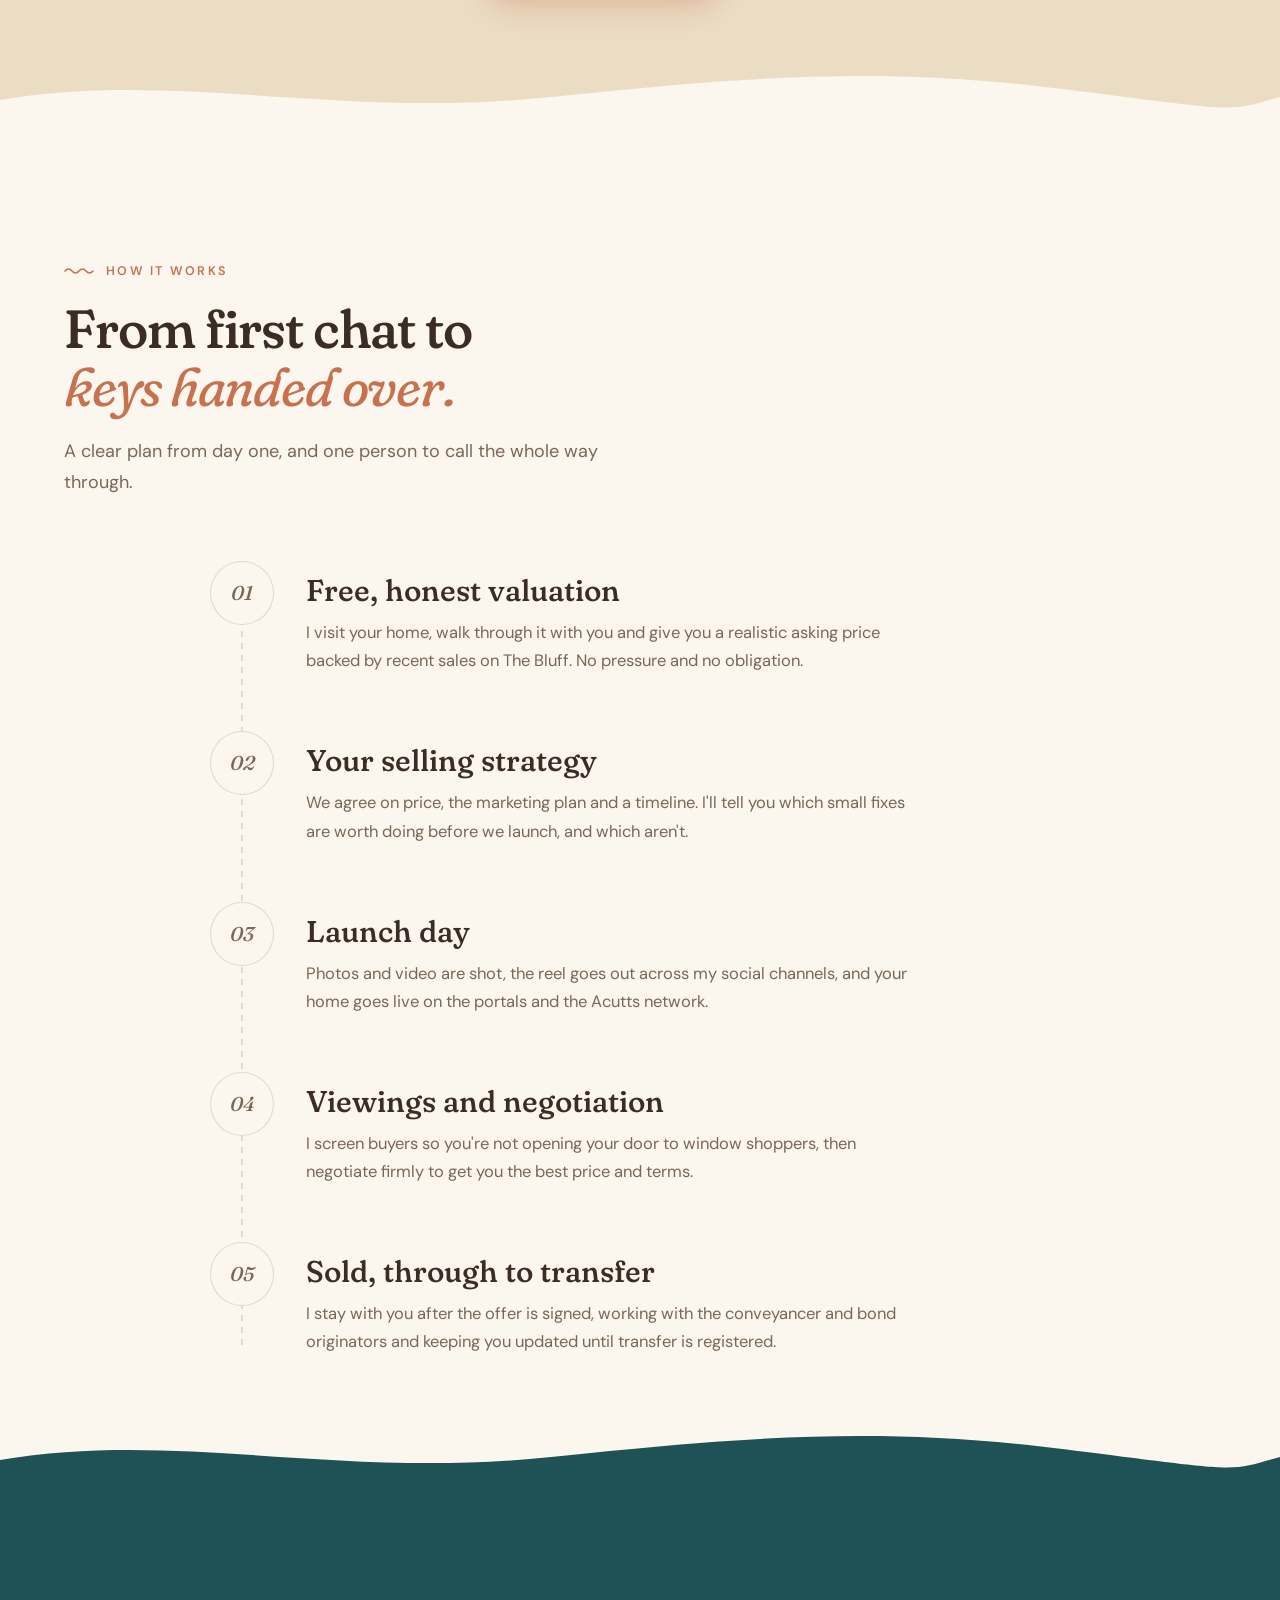
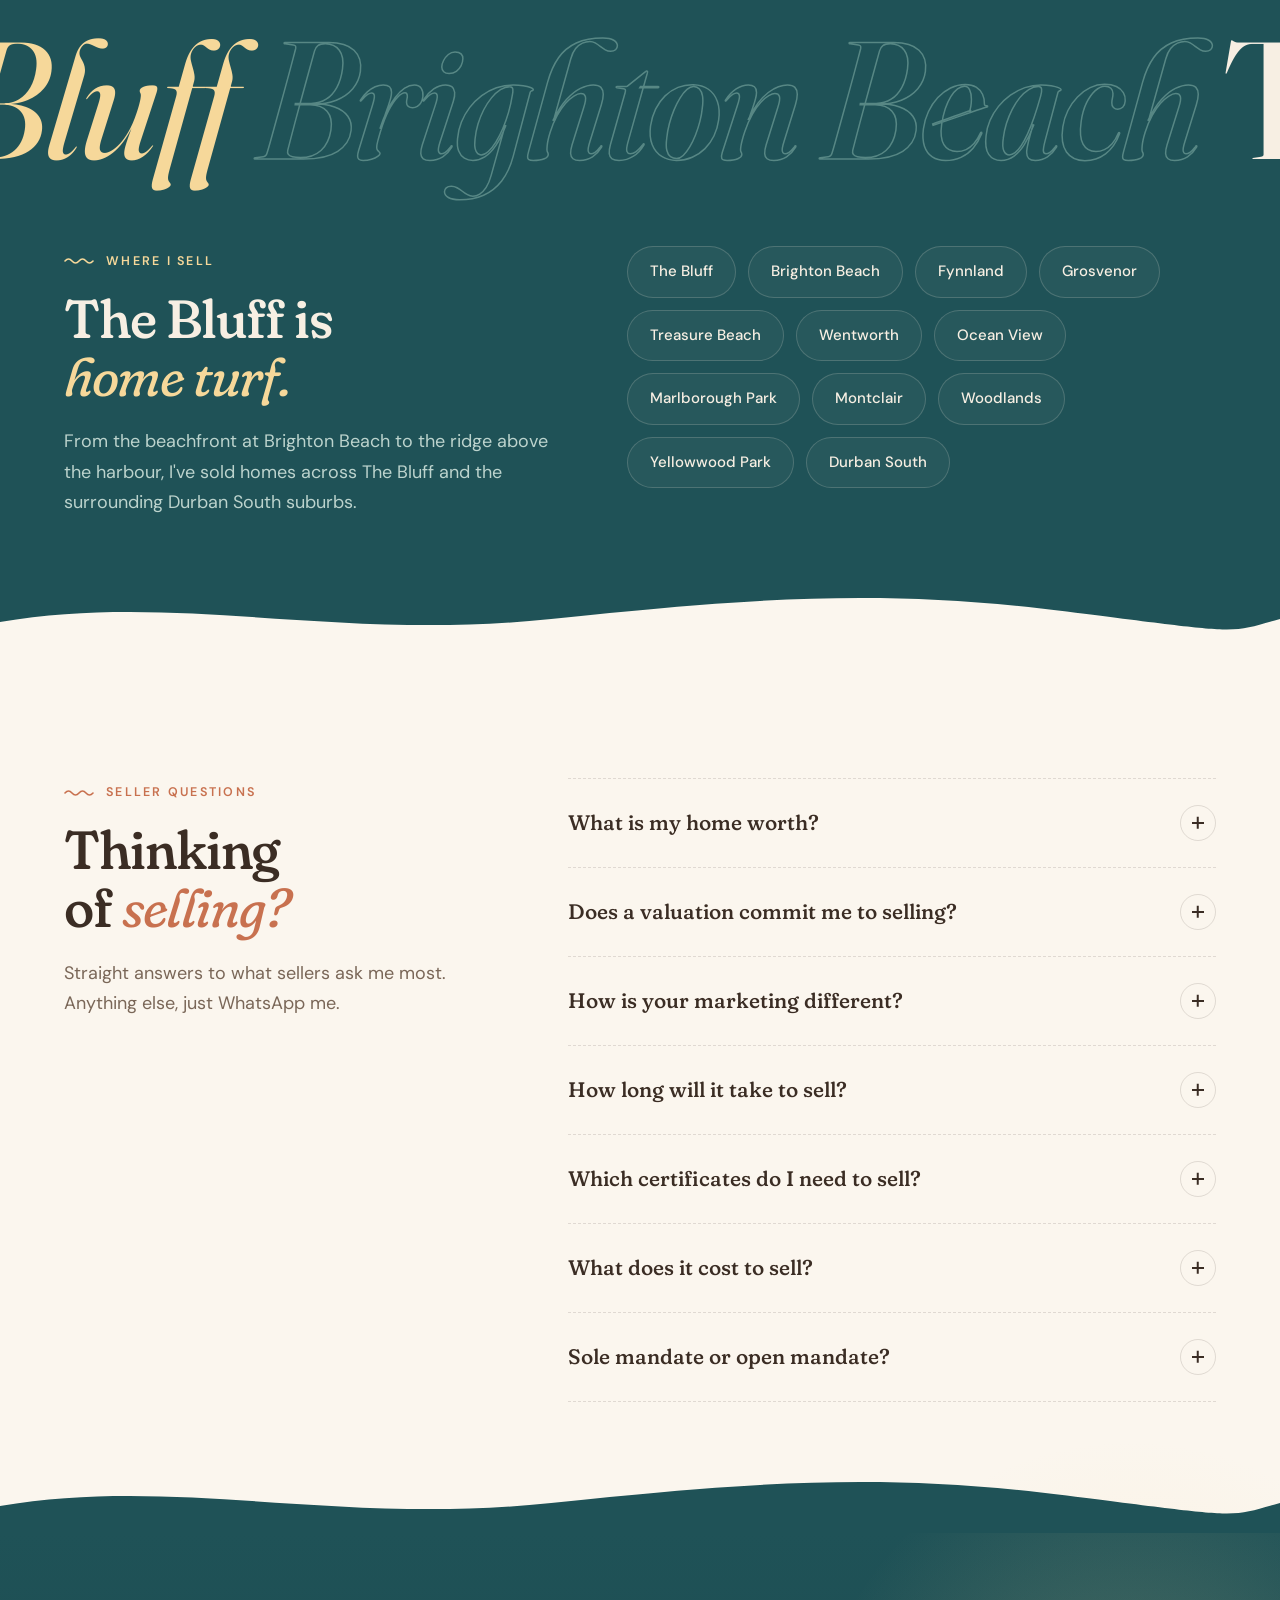
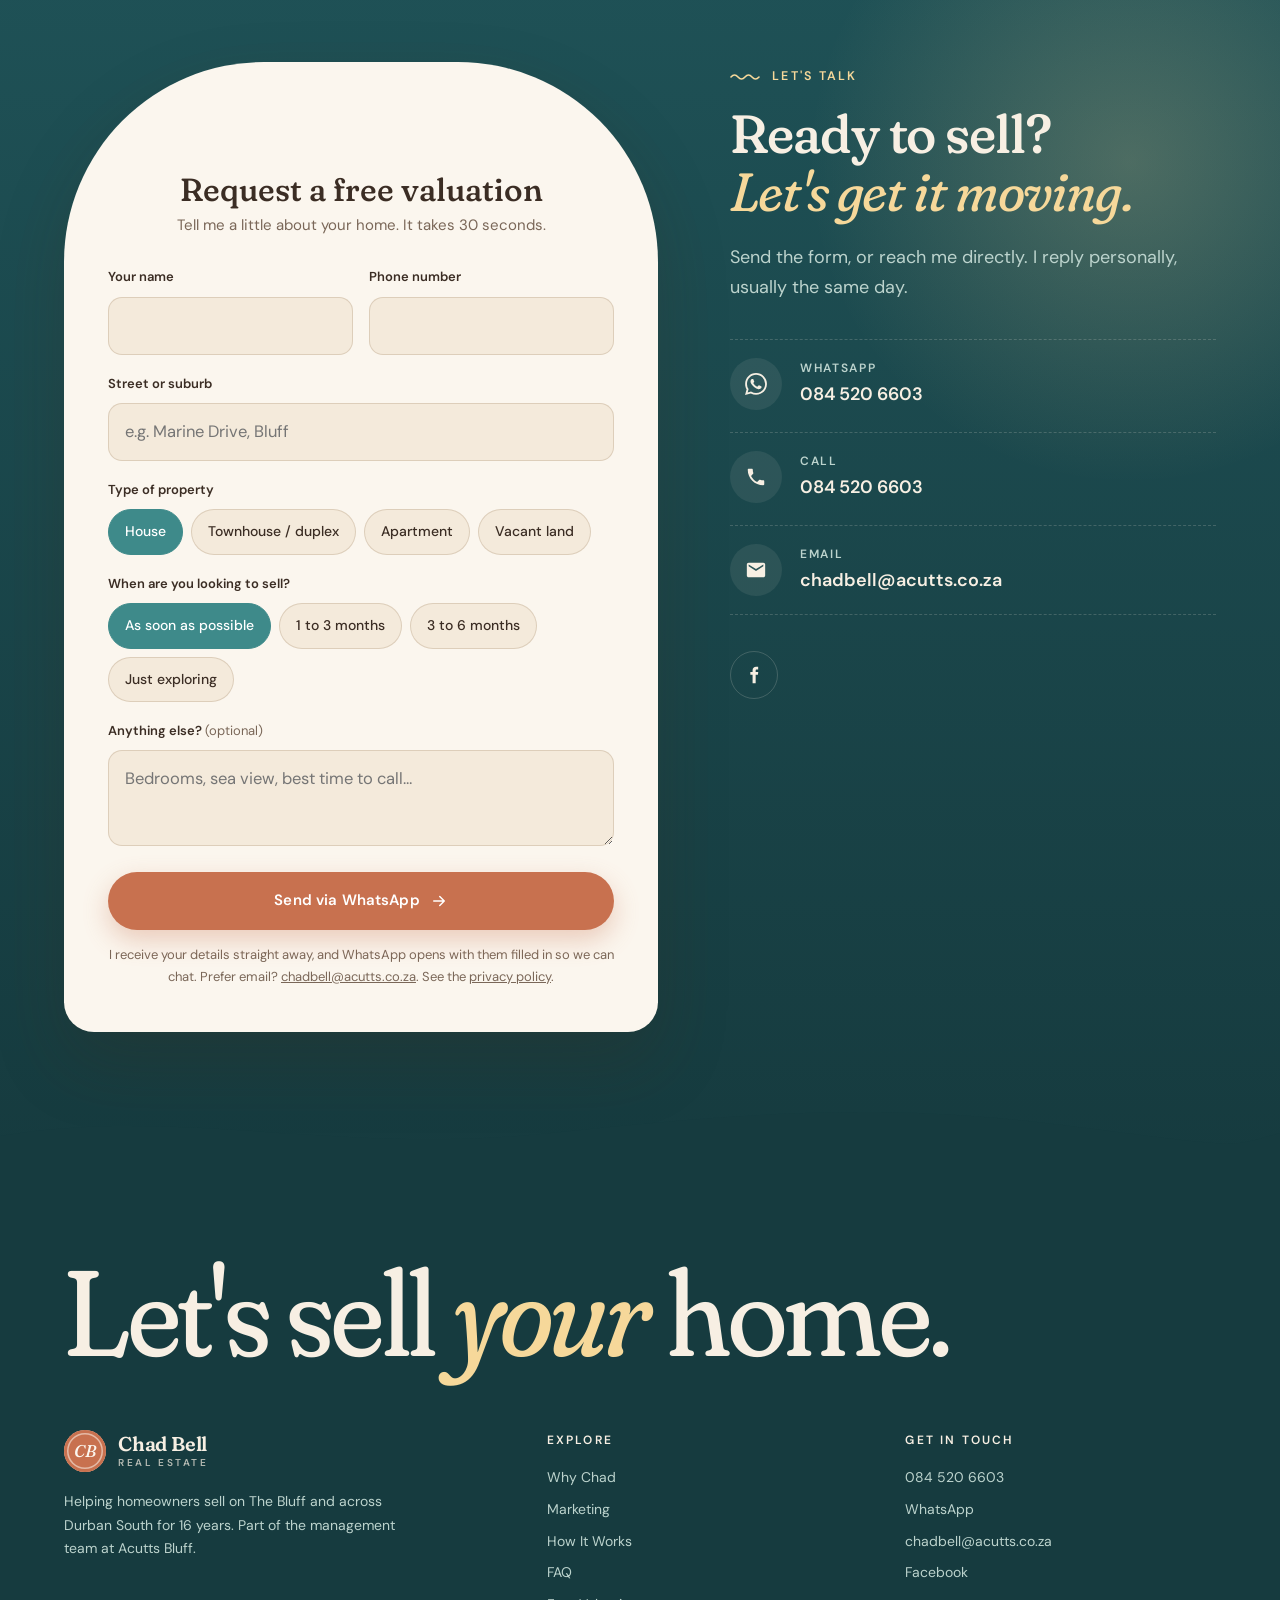
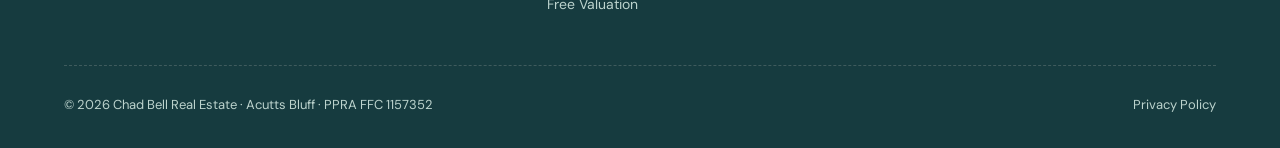
==== commit 9714292f: "Valuation form: also save each lead to Chad's Google Sheet Sent via a Google Apps Script web app (sc" ====
--- a/index.html
+++ b/index.html
@@ -75,7 +75,7 @@
   <link rel="preconnect" href="https://fonts.gstatic.com" crossorigin />
   <link href="https://fonts.googleapis.com/css2?family=Caveat:wght@500;600&family=DM+Sans:opsz,wght@9..40,400;9..40,500;9..40,600;9..40,700&family=Fraunces:ital,opsz,wght,SOFT@0,9..144,400..700,100;1,9..144,400..700,100&display=swap" rel="stylesheet" />
 
-  <link rel="stylesheet" href="css/style.css?v=9" />
+  <link rel="stylesheet" href="css/style.css?v=10" />
 </head>
 <body>
   <!-- Google Tag Manager (noscript) -->
@@ -559,11 +559,13 @@
           <label for="f-msg">Anything else? <span class="field__opt">(optional)</span></label>
           <textarea id="f-msg" name="message" placeholder="Bedrooms, sea view, best time to call…"></textarea>
         </div>
+        <!-- Spam trap: hidden from people, bots fill it in and their leads are dropped -->
+        <div class="form__trap" aria-hidden="true"><label for="f-website">Leave this empty</label><input id="f-website" name="website" type="text" tabindex="-1" autocomplete="off" /></div>
         <button type="submit" class="btn btn--primary">
           Send via WhatsApp
           <svg class="arrow" viewBox="0 0 24 24" width="18" height="18" fill="none" aria-hidden="true"><path d="M5 12h14M13 6l6 6-6 6" stroke="currentColor" stroke-width="2" stroke-linecap="round" stroke-linejoin="round"/></svg>
         </button>
-        <p class="form__note">Opens WhatsApp with your details filled in, ready to send. Prefer email? <a href="mailto:chadbell@acutts.co.za?subject=Valuation%20request">chadbell@acutts.co.za</a>. See the <a href="privacy">privacy policy</a>.</p>
+        <p class="form__note">I receive your details straight away, and WhatsApp opens with them filled in so we can chat. Prefer email? <a href="mailto:chadbell@acutts.co.za?subject=Valuation%20request">chadbell@acutts.co.za</a>. See the <a href="privacy">privacy policy</a>.</p>
       </form>
 
       <div class="valuation__info">
--- a/css/style.css
+++ b/css/style.css
@@ -790,3 +790,6 @@
   .cookie-notice { left: 12px; right: 12px; bottom: 12px; max-width: none; }
   .cookie-notice__actions .btn { flex: 1; justify-content: center; }
 }
+
+/* Valuation form spam trap (see index.html): off-screen, not display:none, so bots still fill it */
+.form__trap { position: absolute; left: -9999px; width: 1px; height: 1px; overflow: hidden; }
